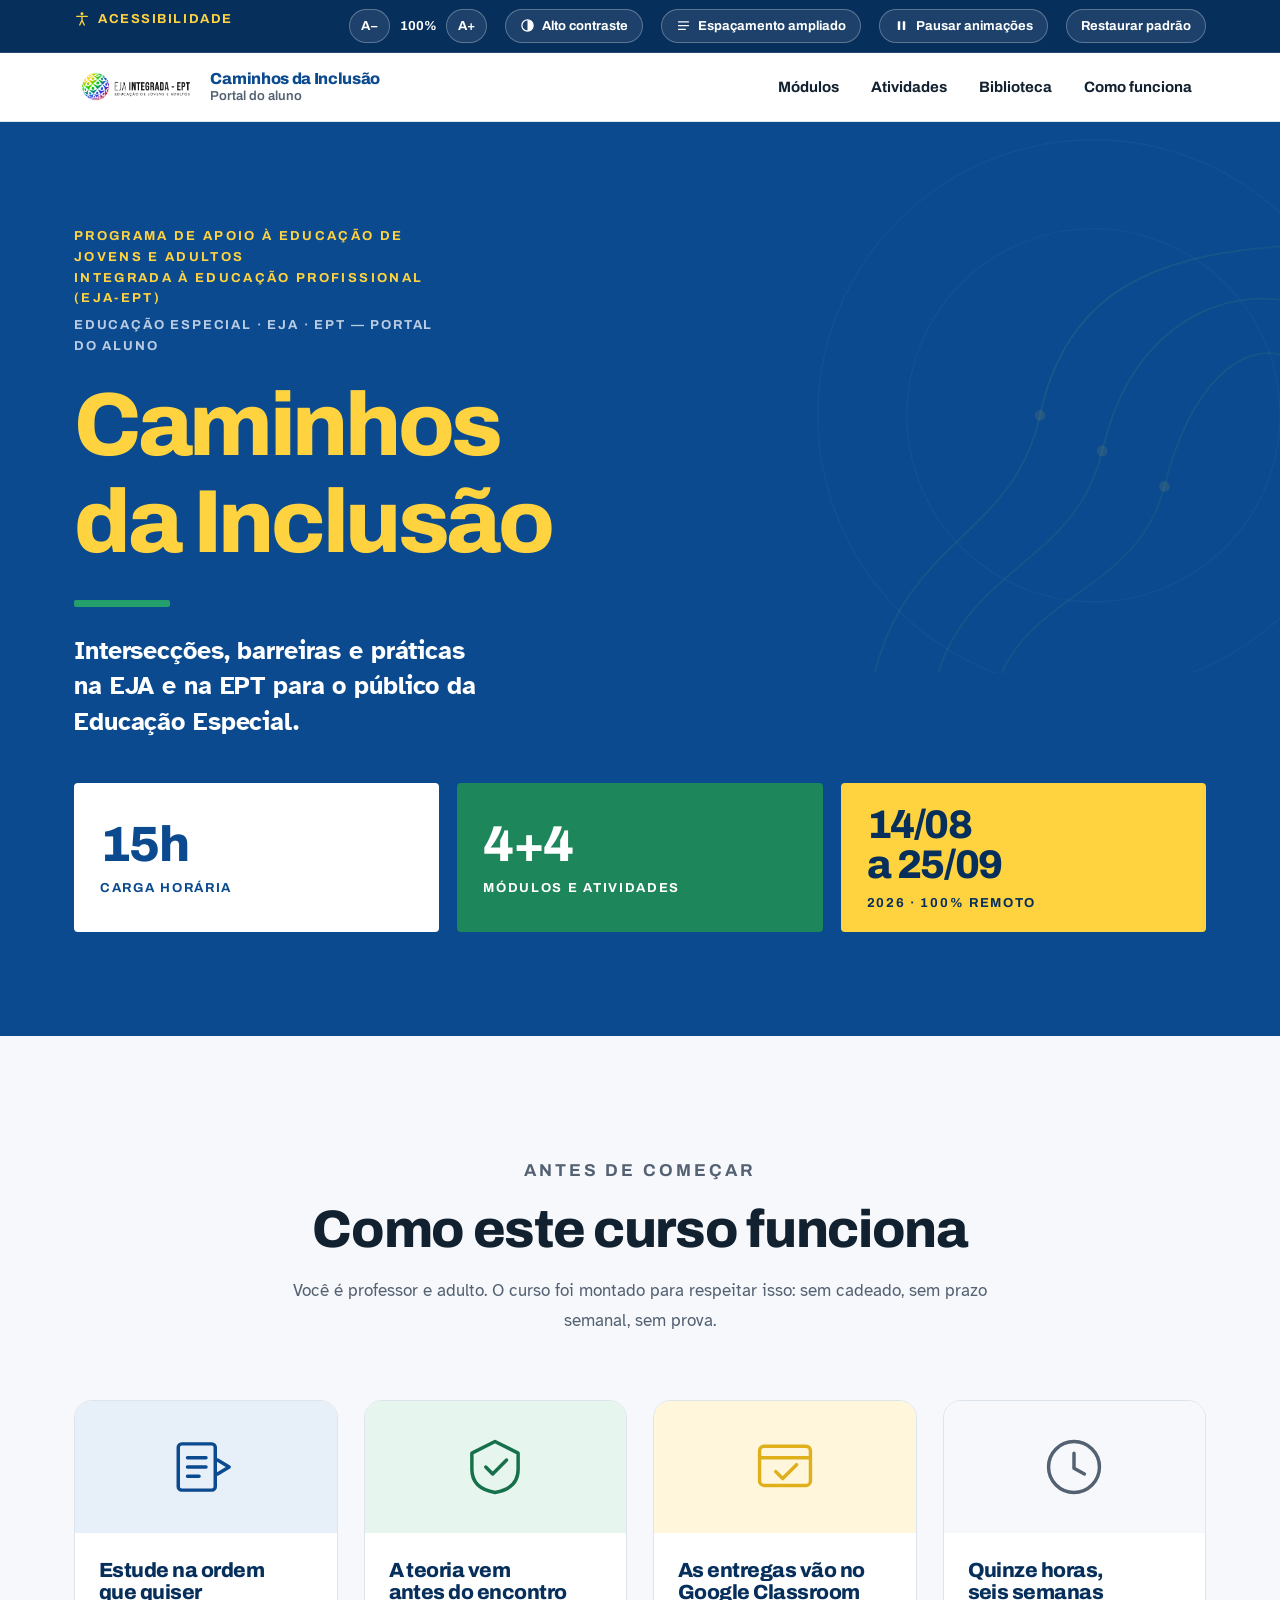
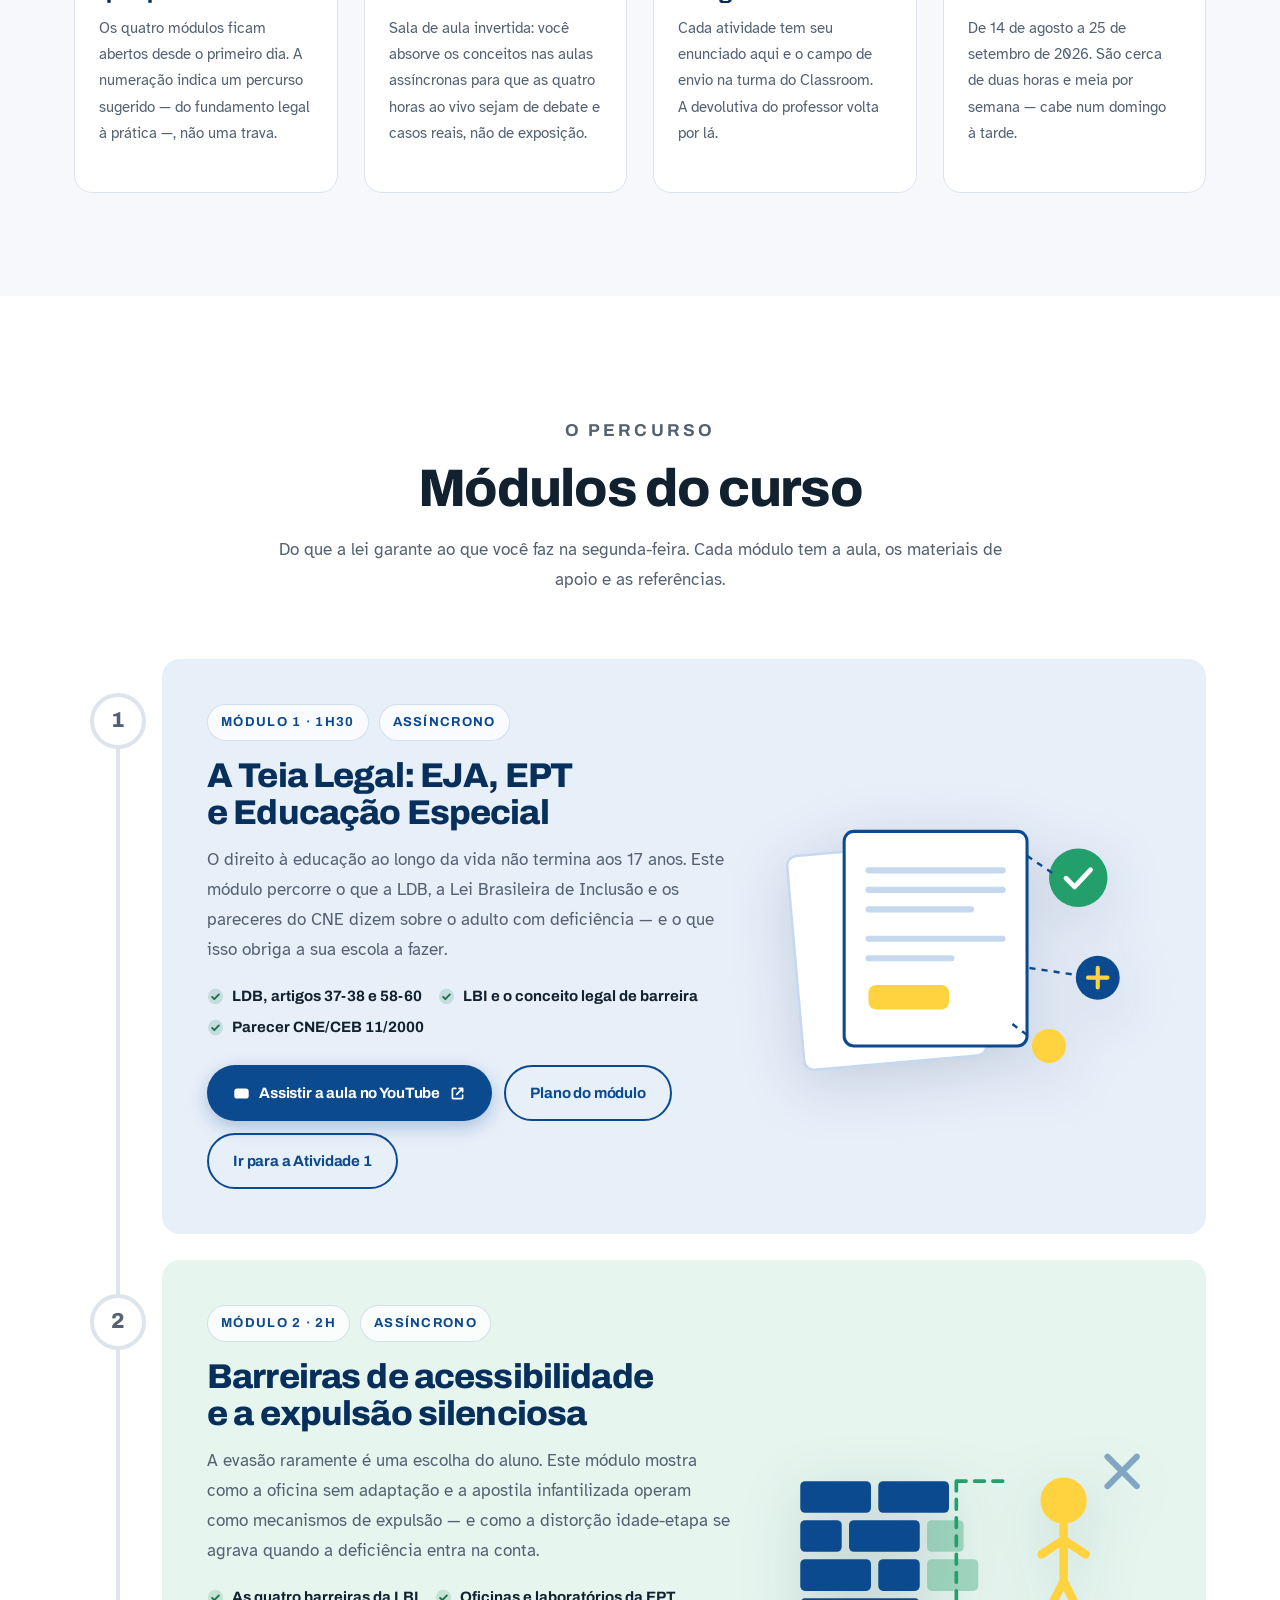
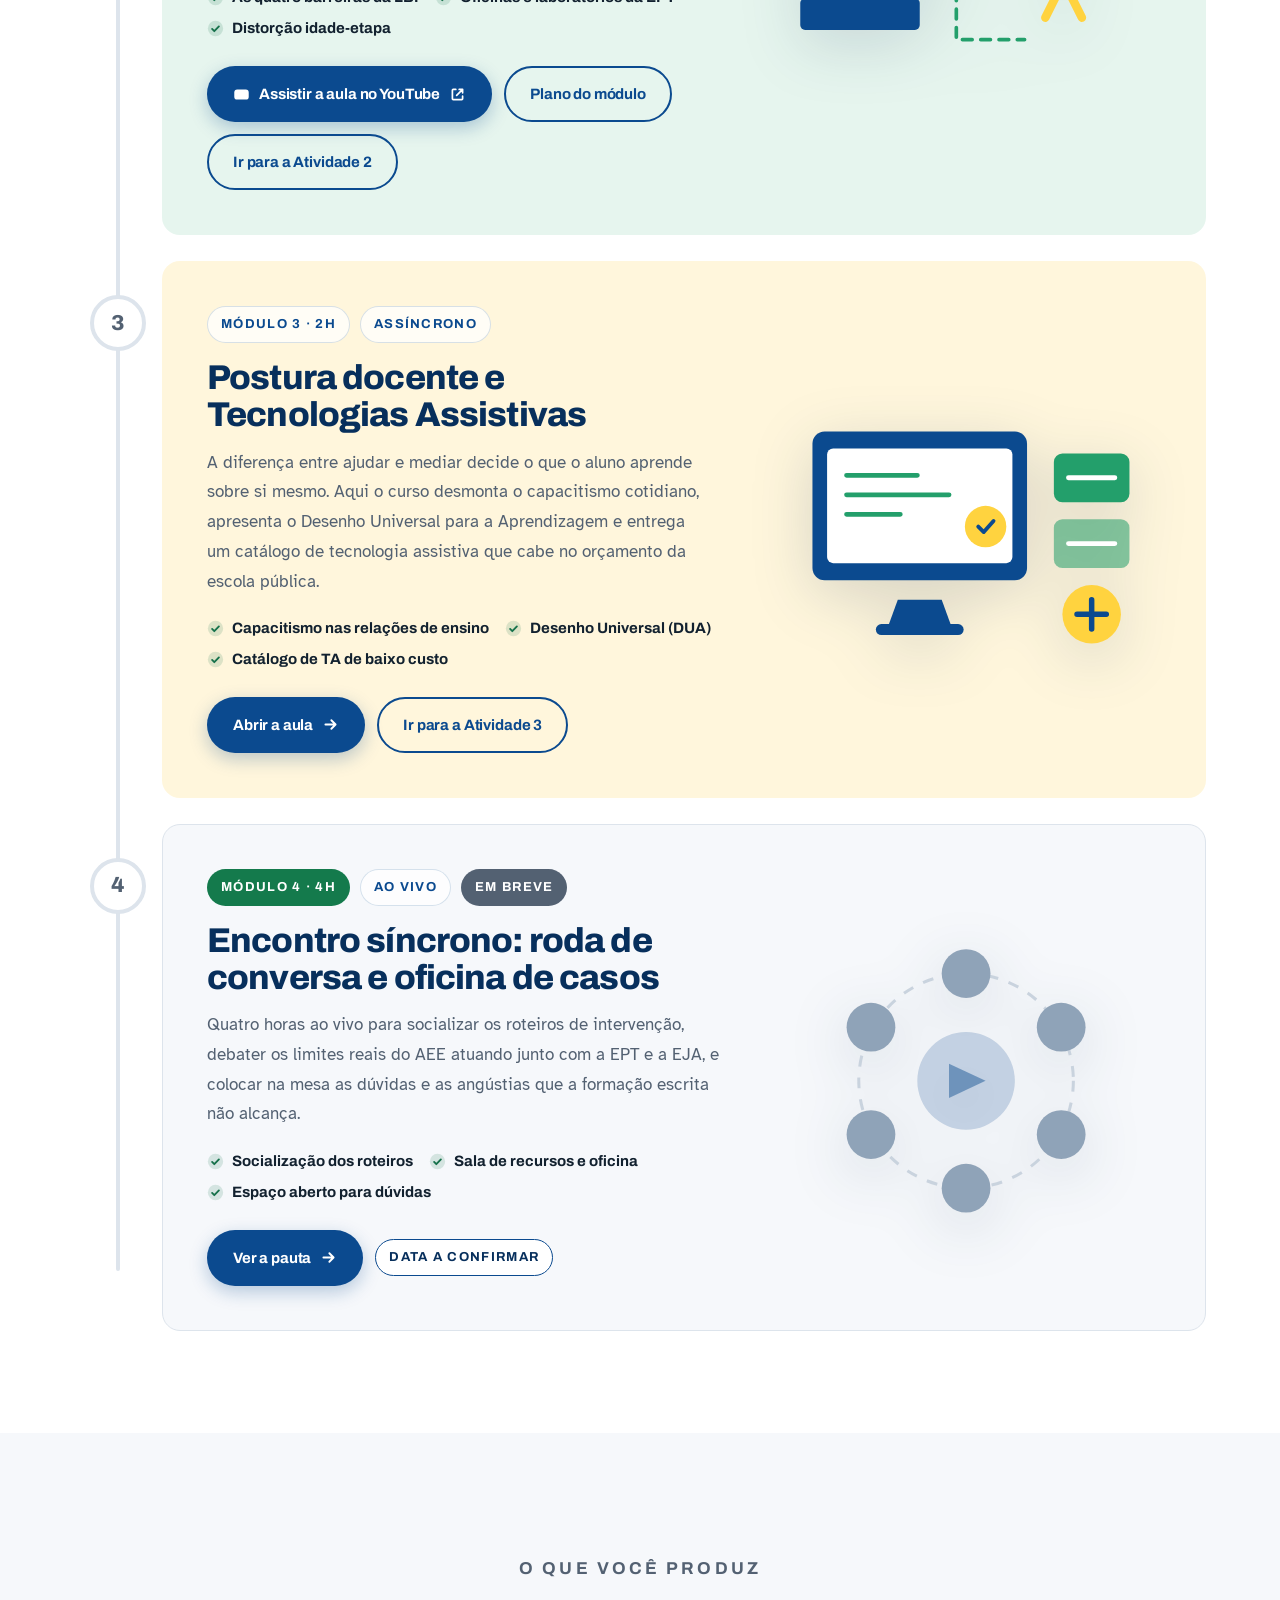
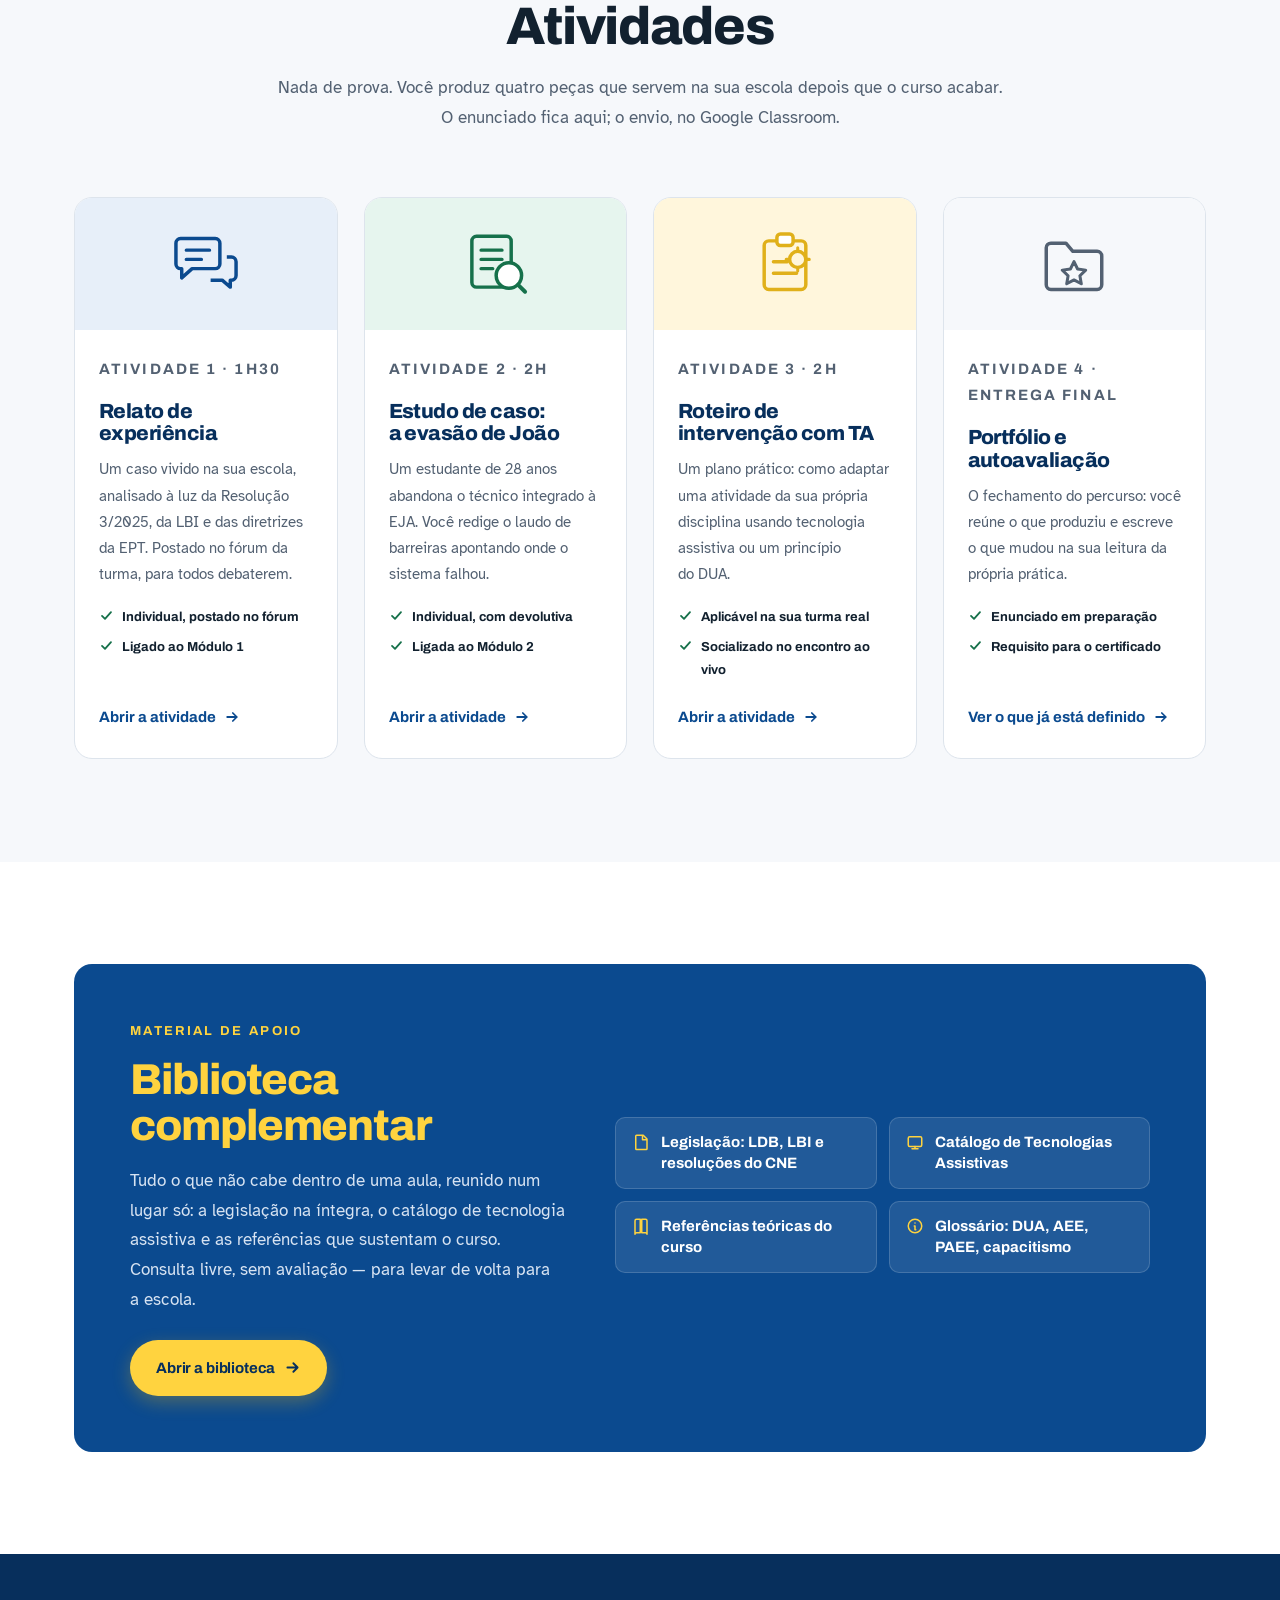
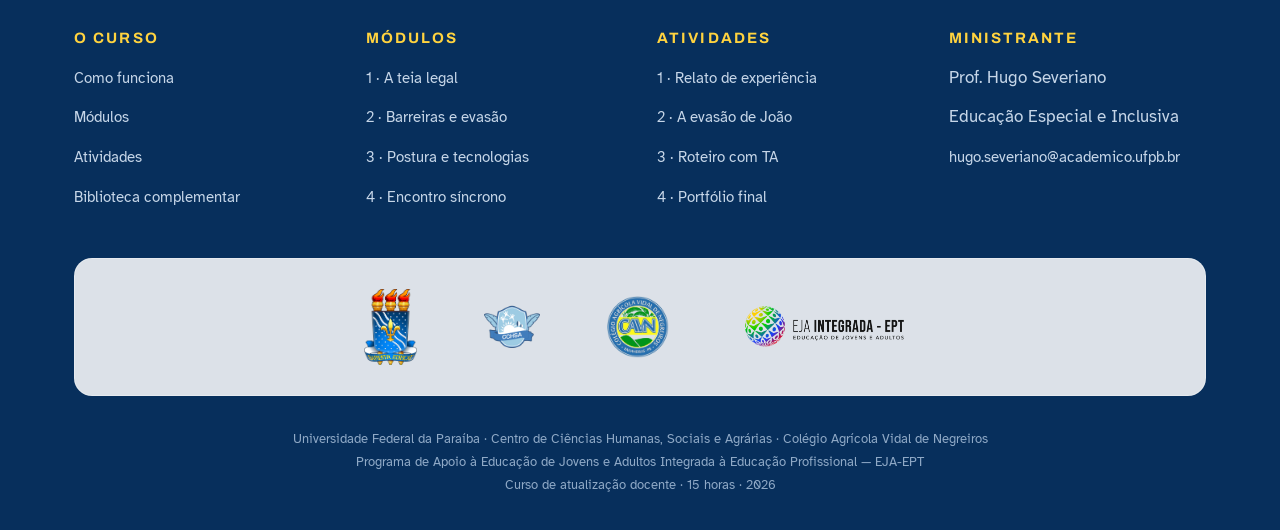
==== index.html @ 561771d5 "Portal do curso Caminhos da Inclusao Portal do aluno com quatro modulos, quatro atividades e bibliot" ====
<!DOCTYPE html>
<html lang="pt-BR" data-contraste="normal" data-leitura="normal" data-movimento="normal">
<head>
<meta charset="utf-8">
<meta name="viewport" content="width=device-width, initial-scale=1">
<title>Caminhos da Inclusão · Portal do Aluno</title>
<meta name="description" content="Portal do curso de atualização docente Caminhos da Inclusão: intersecções, barreiras e práticas na EJA e na EPT para o público da Educação Especial.">
<link rel="preconnect" href="https://fonts.googleapis.com">
<link rel="preconnect" href="https://fonts.gstatic.com" crossorigin>
<link href="https://fonts.googleapis.com/css2?family=Archivo:wght@400;600;700;800&family=Atkinson+Hyperlegible:ital,wght@0,400;0,700;1,400&display=swap" rel="stylesheet">
<link rel="stylesheet" href="assets/css/portal.css?v=14">
<link rel="icon" href="data:image/svg+xml,<svg xmlns='http://www.w3.org/2000/svg' viewBox='0 0 32 32'><rect width='32' height='32' rx='6' fill='%230B4A8F'/><path d='M7 23 Q16 23 16 16 T25 9' stroke='%23FFD33F' stroke-width='4' fill='none' stroke-linecap='round'/></svg>">
</head>
<body>

<a class="pular" href="#conteudo">Pular para o conteúdo principal</a>

<!-- ============================================ Barra de acessibilidade -->
<div class="barra-a11y">
  <div class="env">
    <p class="barra-a11y__rotulo">
      <svg viewBox="0 0 24 24" fill="none" aria-hidden="true" width="16" height="16">
        <circle cx="12" cy="4.2" r="2.2" fill="currentColor"/>
        <path d="M4 8h16M12 8v6m0 0-3.4 7M12 14l3.4 7" stroke="currentColor" stroke-width="2" stroke-linecap="round"/>
      </svg>
      <span class="btn-a11y__txt">Acessibilidade</span>
    </p>

    <div class="barra-a11y__grupo" role="group" aria-label="Tamanho do texto">
      <button type="button" class="btn-a11y btn-a11y--icone" id="a11y-menos" aria-label="Diminuir o tamanho do texto">A−</button>
      <span id="a11y-medidor" aria-live="off" style="font-family:var(--display);font-size:var(--t-mini);font-weight:700;min-width:44px;text-align:center">100%</span>
      <button type="button" class="btn-a11y btn-a11y--icone" id="a11y-mais" aria-label="Aumentar o tamanho do texto">A+</button>
    </div>

    <button type="button" class="btn-a11y" id="a11y-contraste" aria-pressed="false" aria-label="Alto contraste">
      <svg viewBox="0 0 24 24" aria-hidden="true"><circle cx="12" cy="12" r="9" fill="none" stroke="currentColor" stroke-width="2"/><path d="M12 3v18a9 9 0 0 0 0-18Z" fill="currentColor"/></svg>
      <span class="btn-a11y__txt">Alto contraste</span>
    </button>

    <button type="button" class="btn-a11y" id="a11y-leitura" aria-pressed="false" aria-label="Espaçamento ampliado" title="Aumenta o espaço entre letras, palavras e linhas para facilitar a leitura">
      <svg viewBox="0 0 24 24" fill="none" aria-hidden="true"><path d="M4 6h16M4 12h16M4 18h11" stroke="currentColor" stroke-width="2" stroke-linecap="round"/></svg>
      <span class="btn-a11y__txt">Espaçamento ampliado</span>
    </button>

    <button type="button" class="btn-a11y" id="a11y-movimento" aria-pressed="false" aria-label="Pausar animações">
      <svg viewBox="0 0 24 24" fill="none" aria-hidden="true"><rect x="6" y="5" width="4" height="14" rx="1" fill="currentColor"/><rect x="14" y="5" width="4" height="14" rx="1" fill="currentColor"/></svg>
      <span class="btn-a11y__txt">Pausar animações</span>
    </button>

    <button type="button" class="btn-a11y" id="a11y-limpar" aria-label="Restaurar padrão"><span class="btn-a11y__txt">Restaurar padrão</span></button>

    <p id="a11y-aviso" class="oculto-visual" role="status" aria-live="polite"></p>
  </div>
</div>

<!-- ============================================================ Cabeçalho -->
<header class="topo">
  <div class="env">
    <a class="topo__marca" href="index.html" aria-label="Caminhos da Inclusão — página inicial do portal">
      <img src="assets/img/eja-integrada-ept.png" alt="EJA Integrada — EPT, Educação de Jovens e Adultos">
      <span class="topo__nome">Caminhos da Inclusão<span>Portal do aluno</span></span>
    </a>
    <nav class="nav" aria-label="Seções do portal">
      <a href="#modulos">Módulos</a>
      <a href="#atividades">Atividades</a>
      <a href="#biblioteca">Biblioteca</a>
      <a href="#funcionamento">Como funciona</a>
    </nav>
  </div>
</header>

<main id="conteudo">

<!-- ================================================================= Hero -->
<section class="hero">
  <svg class="hero__grafismo" viewBox="0 0 1440 620" preserveAspectRatio="xMidYMid slice" aria-hidden="true" focusable="false">
    <defs>
      <linearGradient id="fio" x1="0" y1="0" x2="1" y2="1">
        <stop offset="0%" stop-color="#FFD33F" stop-opacity=".30"/>
        <stop offset="55%" stop-color="#239F6B" stop-opacity=".26"/>
        <stop offset="100%" stop-color="#1160B4" stop-opacity="0"/>
      </linearGradient>
    </defs>
    <g fill="none" stroke="url(#fio)" stroke-width="2" stroke-linecap="round">
      <path d="M980 640C1010 470 1140 470 1170 330S1300 150 1440 140"/>
      <path d="M1050 640C1080 500 1210 500 1240 370S1360 190 1440 200"/>
      <path d="M1120 640C1150 530 1280 530 1310 410S1400 250 1440 262"/>
    </g>
    <g fill="#FFD33F" opacity=".2">
      <circle cx="1170" cy="330" r="6"/><circle cx="1240" cy="370" r="6"/><circle cx="1310" cy="410" r="6"/>
    </g>
    <g fill="none" stroke="#ffffff" stroke-opacity=".07" stroke-width="1.5">
      <circle cx="1230" cy="330" r="210"/><circle cx="1230" cy="330" r="310"/>
    </g>
  </svg>

  <div class="env">
    <p class="hero__olho entrada entrada--1">
      <b>Programa de Apoio à Educação de Jovens e Adultos<br>Integrada à Educação Profissional (EJA-EPT)</b>
      <span>Educação Especial · EJA · EPT — Portal do aluno</span>
    </p>

    <h1 class="entrada entrada--2"><span>Caminhos</span><span>da Inclusão</span></h1>

    <div class="hero__regua" aria-hidden="true"></div>

    <p class="hero__sub entrada entrada--3">Intersecções, barreiras e práticas na EJA e na EPT para o público da Educação Especial.</p>

    <div class="blocos entrada entrada--4">
      <div class="bloco-num bloco-num--branco">
        <strong><span data-contar="15" data-sufixo="h">15h</span></strong>
        <em>Carga horária</em>
      </div>
      <div class="bloco-num bloco-num--verde">
        <strong>4<span aria-hidden="true">+</span><span class="oculto-visual"> módulos e </span>4</strong>
        <em>Módulos e atividades</em>
      </div>
      <div class="bloco-num bloco-num--amarelo">
        <strong>14/08<br>a 25/09</strong>
        <em>2026 · 100% remoto</em>
      </div>
    </div>
  </div>
</section>

<!-- ======================================================= Como funciona -->
<section class="secao secao--cinza" id="funcionamento">
  <div class="env">
    <div class="secao__cabeca">
      <p class="secao__olho">Antes de começar</p>
      <h2>Como este curso funciona</h2>
      <p>Você é professor e adulto. O curso foi montado para respeitar isso: sem cadeado, sem prazo semanal, sem prova.</p>
    </div>

    <div class="grade-atividades">
      <article class="atividade revelar">
        <div class="atividade__capa atividade__capa--azul">
          <svg viewBox="0 0 64 64" fill="none" aria-hidden="true">
            <rect x="8" y="12" width="32" height="40" rx="3" stroke="currentColor" stroke-width="3"/>
            <path d="M16 24h16M16 32h16M16 40h10" stroke="currentColor" stroke-width="3" stroke-linecap="round"/>
            <path d="M42 26l10 6-10 6" stroke="currentColor" stroke-width="3" stroke-linecap="round" stroke-linejoin="round"/>
          </svg>
        </div>
        <div class="atividade__corpo">
          <h3>Estude na ordem que quiser</h3>
          <p>Os quatro módulos ficam abertos desde o primeiro dia. A numeração indica um percurso sugerido — do fundamento legal à prática —, não uma trava.</p>
        </div>
      </article>

      <article class="atividade revelar" style="--atraso:.08s">
        <div class="atividade__capa atividade__capa--verde">
          <svg viewBox="0 0 64 64" fill="none" aria-hidden="true">
            <path d="M32 10 12 20v14c0 12 8 18 20 20 12-2 20-8 20-20V20L32 10Z" stroke="currentColor" stroke-width="3" stroke-linejoin="round"/>
            <path d="M24 32l6 6 12-12" stroke="currentColor" stroke-width="3" stroke-linecap="round" stroke-linejoin="round"/>
          </svg>
        </div>
        <div class="atividade__corpo">
          <h3>A teoria vem antes do encontro</h3>
          <p>Sala de aula invertida: você absorve os conceitos nas aulas assíncronas para que as quatro horas ao vivo sejam de debate e casos reais, não de exposição.</p>
        </div>
      </article>

      <article class="atividade revelar" style="--atraso:.16s">
        <div class="atividade__capa atividade__capa--amarelo">
          <svg viewBox="0 0 64 64" fill="none" aria-hidden="true">
            <rect x="10" y="14" width="44" height="34" rx="4" stroke="currentColor" stroke-width="3"/>
            <path d="M10 24h44" stroke="currentColor" stroke-width="3"/>
            <path d="M24 36l6 6 12-12" stroke="currentColor" stroke-width="3" stroke-linecap="round" stroke-linejoin="round"/>
          </svg>
        </div>
        <div class="atividade__corpo">
          <h3>As entregas vão no Google Classroom</h3>
          <p>Cada atividade tem seu enunciado aqui e o campo de envio na turma do Classroom. A devolutiva do professor volta por lá.</p>
        </div>
      </article>

      <article class="atividade revelar" style="--atraso:.24s">
        <div class="atividade__capa atividade__capa--neutro">
          <svg viewBox="0 0 64 64" fill="none" aria-hidden="true">
            <circle cx="32" cy="32" r="22" stroke="currentColor" stroke-width="3"/>
            <path d="M32 20v13l9 5" stroke="currentColor" stroke-width="3" stroke-linecap="round" stroke-linejoin="round"/>
          </svg>
        </div>
        <div class="atividade__corpo">
          <h3>Quinze horas, seis semanas</h3>
          <p>De 14 de agosto a 25 de setembro de 2026. São cerca de duas horas e meia por semana — cabe num domingo à tarde.</p>
        </div>
      </article>
    </div>
  </div>
</section>

<!-- ============================================================= Módulos -->
<section class="secao" id="modulos">
  <div class="env">
    <div class="secao__cabeca">
      <p class="secao__olho">O percurso</p>
      <h2>Módulos do curso</h2>
      <p>Do que a lei garante ao que você faz na segunda-feira. Cada módulo tem a aula, os materiais de apoio e as referências.</p>
    </div>

    <div class="trilha">
      <div class="trilha__progresso" aria-hidden="true"></div>

      <!-- ---------------------------------------------------- Módulo 1 -->
      <div class="etapa">
        <div class="etapa__no" aria-hidden="true">1</div>
        <article class="card card--azul revelar">
          <div>
            <div class="card__topo">
              <span class="pilula">Módulo 1 · 1h30</span>
              <span class="pilula">Assíncrono</span>
            </div>
            <h3>A Teia Legal: EJA, EPT e Educação Especial</h3>
            <p class="card__texto">O direito à educação ao longo da vida não termina aos 17 anos. Este módulo percorre o que a LDB, a Lei Brasileira de Inclusão e os pareceres do CNE dizem sobre o adulto com deficiência — e o que isso obriga a sua escola a fazer.</p>
            <ul class="topicos">
              <li><svg viewBox="0 0 20 20" fill="none" aria-hidden="true"><circle cx="10" cy="10" r="9" fill="currentColor" opacity=".15"/><path d="M6 10.5l2.6 2.6L14 7.6" stroke="currentColor" stroke-width="2.2" stroke-linecap="round" stroke-linejoin="round"/></svg>LDB, artigos 37-38 e 58-60</li>
              <li><svg viewBox="0 0 20 20" fill="none" aria-hidden="true"><circle cx="10" cy="10" r="9" fill="currentColor" opacity=".15"/><path d="M6 10.5l2.6 2.6L14 7.6" stroke="currentColor" stroke-width="2.2" stroke-linecap="round" stroke-linejoin="round"/></svg>LBI e o conceito legal de barreira</li>
              <li><svg viewBox="0 0 20 20" fill="none" aria-hidden="true"><circle cx="10" cy="10" r="9" fill="currentColor" opacity=".15"/><path d="M6 10.5l2.6 2.6L14 7.6" stroke="currentColor" stroke-width="2.2" stroke-linecap="round" stroke-linejoin="round"/></svg>Parecer CNE/CEB 11/2000</li>
            </ul>
            <div class="acoes">
              <a class="btn btn--principal" href="https://youtu.be/uwkZMdYZPHo" target="_blank" rel="noopener" aria-label="Assistir a aula do M&oacute;dulo 1 no YouTube (abre em uma nova aba)"><svg viewBox="0 0 20 20" fill="none" aria-hidden="true"><rect x="1.5" y="4" width="17" height="12" rx="3.5" fill="currentColor"/><path d="M8.4 7.8l4.6 2.2-4.6 2.2V7.8Z" fill="#fff"/></svg>Assistir a aula no YouTube<svg viewBox="0 0 20 20" fill="none" aria-hidden="true"><path d="M8 4H5a1 1 0 0 0-1 1v10a1 1 0 0 0 1 1h10a1 1 0 0 0 1-1v-3" stroke="currentColor" stroke-width="2" stroke-linecap="round"/><path d="M12 4h4v4M16 4l-7 7" stroke="currentColor" stroke-width="2" stroke-linecap="round" stroke-linejoin="round"/></svg></a>
              <a class="btn btn--contorno" href="modulos/modulo-1.html">Plano do m&oacute;dulo</a>
              <a class="btn btn--contorno" href="modulos/atividade-1.html">Ir para a Atividade 1</a>
            </div>
          </div>
          <div class="card__cena" aria-hidden="true">
            <svg viewBox="0 0 320 230" fill="none" aria-hidden="true" focusable="false">
              <rect x="20" y="34" width="150" height="176" rx="8" fill="#fff" stroke="#C6D8EE" stroke-width="2" transform="rotate(-5 95 122)"/>
              <rect x="60" y="20" width="150" height="176" rx="8" fill="#fff" stroke="#0B4A8F" stroke-width="2.5"/>
              <path d="M80 52h110M80 68h110M80 84h84M80 108h110M80 124h68" stroke="#C6D8EE" stroke-width="5" stroke-linecap="round"/>
              <rect x="80" y="146" width="66" height="20" rx="6" fill="#FFD33F"/>
              <circle cx="252" cy="58" r="24" fill="#239F6B"/>
              <path d="M242 58.5l7 7 13-14" stroke="#fff" stroke-width="4" stroke-linecap="round" stroke-linejoin="round"/>
              <circle cx="268" cy="140" r="18" fill="#0B4A8F"/>
              <path d="M268 132v16M260 140h16" stroke="#FFD33F" stroke-width="3.4" stroke-linecap="round"/>
              <circle cx="228" cy="196" r="14" fill="#FFD33F"/>
              <g stroke="#0B4A8F" stroke-width="2" stroke-dasharray="5 5">
                <path d="M210 40 232 55M212 132l40 6M198 178l16 12"/>
              </g>
            </svg>
          </div>
        </article>
      </div>

      <!-- ---------------------------------------------------- Módulo 2 -->
      <div class="etapa">
        <div class="etapa__no" aria-hidden="true">2</div>
        <article class="card card--verde revelar">
          <div>
            <div class="card__topo">
              <span class="pilula">Módulo 2 · 2h</span>
              <span class="pilula">Assíncrono</span>
            </div>
            <h3>Barreiras de acessibilidade e a expulsão silenciosa</h3>
            <p class="card__texto">A evasão raramente é uma escolha do aluno. Este módulo mostra como a oficina sem adaptação e a apostila infantilizada operam como mecanismos de expulsão — e como a distorção idade-etapa se agrava quando a deficiência entra na conta.</p>
            <ul class="topicos">
              <li><svg viewBox="0 0 20 20" fill="none" aria-hidden="true"><circle cx="10" cy="10" r="9" fill="currentColor" opacity=".15"/><path d="M6 10.5l2.6 2.6L14 7.6" stroke="currentColor" stroke-width="2.2" stroke-linecap="round" stroke-linejoin="round"/></svg>As quatro barreiras da LBI</li>
              <li><svg viewBox="0 0 20 20" fill="none" aria-hidden="true"><circle cx="10" cy="10" r="9" fill="currentColor" opacity=".15"/><path d="M6 10.5l2.6 2.6L14 7.6" stroke="currentColor" stroke-width="2.2" stroke-linecap="round" stroke-linejoin="round"/></svg>Oficinas e laboratórios da EPT</li>
              <li><svg viewBox="0 0 20 20" fill="none" aria-hidden="true"><circle cx="10" cy="10" r="9" fill="currentColor" opacity=".15"/><path d="M6 10.5l2.6 2.6L14 7.6" stroke="currentColor" stroke-width="2.2" stroke-linecap="round" stroke-linejoin="round"/></svg>Distorção idade-etapa</li>
            </ul>
            <div class="acoes">
              <a class="btn btn--principal" href="https://youtu.be/KxLC8By-WeU" target="_blank" rel="noopener" aria-label="Assistir a aula do M&oacute;dulo 2 no YouTube (abre em uma nova aba)"><svg viewBox="0 0 20 20" fill="none" aria-hidden="true"><rect x="1.5" y="4" width="17" height="12" rx="3.5" fill="currentColor"/><path d="M8.4 7.8l4.6 2.2-4.6 2.2V7.8Z" fill="#fff"/></svg>Assistir a aula no YouTube<svg viewBox="0 0 20 20" fill="none" aria-hidden="true"><path d="M8 4H5a1 1 0 0 0-1 1v10a1 1 0 0 0 1 1h10a1 1 0 0 0 1-1v-3" stroke="currentColor" stroke-width="2" stroke-linecap="round"/><path d="M12 4h4v4M16 4l-7 7" stroke="currentColor" stroke-width="2" stroke-linecap="round" stroke-linejoin="round"/></svg></a>
              <a class="btn btn--contorno" href="modulos/modulo-2.html">Plano do m&oacute;dulo</a>
              <a class="btn btn--contorno" href="modulos/atividade-2.html">Ir para a Atividade 2</a>
            </div>
          </div>
          <div class="card__cena" aria-hidden="true">
            <svg viewBox="0 0 320 230" fill="none" aria-hidden="true" focusable="false">
              <g fill="#0B4A8F">
                <rect x="24" y="60" width="58" height="26" rx="4"/><rect x="88" y="60" width="58" height="26" rx="4"/>
                <rect x="24" y="92" width="34" height="26" rx="4"/><rect x="64" y="92" width="58" height="26" rx="4"/>
                <rect x="24" y="124" width="58" height="26" rx="4"/><rect x="88" y="124" width="34" height="26" rx="4"/>
                <rect x="24" y="156" width="98" height="26" rx="4"/>
              </g>
              <g fill="#239F6B" opacity=".35">
                <rect x="128" y="92" width="30" height="26" rx="4"/><rect x="128" y="124" width="42" height="26" rx="4"/>
              </g>
              <path d="M152 60h42M152 60v130h56" stroke="#239F6B" stroke-width="3" stroke-dasharray="8 7" stroke-linecap="round"/>
              <circle cx="240" cy="76" r="19" fill="#FFD33F"/>
              <path d="M240 96v46M240 108l-18 12M240 108l18 12M240 142l-15 30M240 142l15 30" stroke="#FFD33F" stroke-width="7" stroke-linecap="round"/>
              <path d="M276 40l24 24M300 40l-24 24" stroke="#0B4A8F" stroke-width="5" stroke-linecap="round" opacity=".45"/>
            </svg>
          </div>
        </article>
      </div>

      <!-- ---------------------------------------------------- Módulo 3 -->
      <div class="etapa">
        <div class="etapa__no" aria-hidden="true">3</div>
        <article class="card card--amarelo revelar">
          <div>
            <div class="card__topo">
              <span class="pilula">Módulo 3 · 2h</span>
              <span class="pilula">Assíncrono</span>
            </div>
            <h3>Postura docente e Tecnologias Assistivas</h3>
            <p class="card__texto">A diferença entre ajudar e mediar decide o que o aluno aprende sobre si mesmo. Aqui o curso desmonta o capacitismo cotidiano, apresenta o Desenho Universal para a Aprendizagem e entrega um catálogo de tecnologia assistiva que cabe no orçamento da escola pública.</p>
            <ul class="topicos">
              <li><svg viewBox="0 0 20 20" fill="none" aria-hidden="true"><circle cx="10" cy="10" r="9" fill="currentColor" opacity=".15"/><path d="M6 10.5l2.6 2.6L14 7.6" stroke="currentColor" stroke-width="2.2" stroke-linecap="round" stroke-linejoin="round"/></svg>Capacitismo nas relações de ensino</li>
              <li><svg viewBox="0 0 20 20" fill="none" aria-hidden="true"><circle cx="10" cy="10" r="9" fill="currentColor" opacity=".15"/><path d="M6 10.5l2.6 2.6L14 7.6" stroke="currentColor" stroke-width="2.2" stroke-linecap="round" stroke-linejoin="round"/></svg>Desenho Universal (DUA)</li>
              <li><svg viewBox="0 0 20 20" fill="none" aria-hidden="true"><circle cx="10" cy="10" r="9" fill="currentColor" opacity=".15"/><path d="M6 10.5l2.6 2.6L14 7.6" stroke="currentColor" stroke-width="2.2" stroke-linecap="round" stroke-linejoin="round"/></svg>Catálogo de TA de baixo custo</li>
            </ul>
            <div class="acoes">
              <a class="btn btn--principal" href="modulos/modulo-3.html">Abrir a aula<svg viewBox="0 0 20 20" fill="none" aria-hidden="true"><path d="M4 10h12m0 0-5-5m5 5-5 5" stroke="currentColor" stroke-width="2.2" stroke-linecap="round" stroke-linejoin="round"/></svg></a>
              <a class="btn btn--contorno" href="modulos/atividade-3.html">Ir para a Atividade 3</a>
            </div>
          </div>
          <div class="card__cena" aria-hidden="true">
            <svg viewBox="0 0 320 230" fill="none" aria-hidden="true" focusable="false">
              <rect x="34" y="34" width="176" height="122" rx="10" fill="#0B4A8F"/>
              <rect x="46" y="48" width="152" height="94" rx="5" fill="#fff"/>
              <path d="M104 172h36l8 22h-52l8-22Z" fill="#0B4A8F"/>
              <rect x="86" y="192" width="72" height="9" rx="4.5" fill="#0B4A8F"/>
              <g stroke="#239F6B" stroke-width="4" stroke-linecap="round">
                <path d="M62 70h58M62 86h84M62 102h44"/>
              </g>
              <circle cx="176" cy="112" r="17" fill="#FFD33F"/>
              <path d="M170 112l4.5 4.5 8-9" stroke="#0B4A8F" stroke-width="3.2" stroke-linecap="round" stroke-linejoin="round"/>
              <g fill="#239F6B">
                <rect x="232" y="52" width="62" height="40" rx="7"/>
                <rect x="232" y="106" width="62" height="40" rx="7" opacity=".55"/>
              </g>
              <path d="M244 72h38M244 126h38" stroke="#fff" stroke-width="4" stroke-linecap="round"/>
              <circle cx="263" cy="184" r="24" fill="#FFD33F"/>
              <path d="M263 172v24M251 184h24" stroke="#0B4A8F" stroke-width="4.5" stroke-linecap="round"/>
            </svg>
          </div>
        </article>
      </div>

      <!-- ---------------------------------------------------- Módulo 4 -->
      <div class="etapa">
        <div class="etapa__no" aria-hidden="true">4</div>
        <article class="card card--neutro card--desativado revelar">
          <div>
            <div class="card__topo">
              <span class="pilula pilula--sincrono">Módulo 4 · 4h</span>
              <span class="pilula">Ao vivo</span>
              <span class="pilula pilula--breve">Em breve</span>
            </div>
            <h3>Encontro síncrono: roda de conversa e oficina de casos</h3>
            <p class="card__texto">Quatro horas ao vivo para socializar os roteiros de intervenção, debater os limites reais do AEE atuando junto com a EPT e a EJA, e colocar na mesa as dúvidas e as angústias que a formação escrita não alcança.</p>
            <ul class="topicos">
              <li><svg viewBox="0 0 20 20" fill="none" aria-hidden="true"><circle cx="10" cy="10" r="9" fill="currentColor" opacity=".15"/><path d="M6 10.5l2.6 2.6L14 7.6" stroke="currentColor" stroke-width="2.2" stroke-linecap="round" stroke-linejoin="round"/></svg>Socialização dos roteiros</li>
              <li><svg viewBox="0 0 20 20" fill="none" aria-hidden="true"><circle cx="10" cy="10" r="9" fill="currentColor" opacity=".15"/><path d="M6 10.5l2.6 2.6L14 7.6" stroke="currentColor" stroke-width="2.2" stroke-linecap="round" stroke-linejoin="round"/></svg>Sala de recursos e oficina</li>
              <li><svg viewBox="0 0 20 20" fill="none" aria-hidden="true"><circle cx="10" cy="10" r="9" fill="currentColor" opacity=".15"/><path d="M6 10.5l2.6 2.6L14 7.6" stroke="currentColor" stroke-width="2.2" stroke-linecap="round" stroke-linejoin="round"/></svg>Espaço aberto para dúvidas</li>
            </ul>
            <div class="acoes">
              <a class="btn btn--principal" href="modulos/modulo-4.html">Ver a pauta<svg viewBox="0 0 20 20" fill="none" aria-hidden="true"><path d="M4 10h12m0 0-5-5m5 5-5 5" stroke="currentColor" stroke-width="2.2" stroke-linecap="round" stroke-linejoin="round"/></svg></a>
              <span class="pilula pilula--aviso">Data a confirmar</span>
            </div>
          </div>
          <div class="card__cena" aria-hidden="true">
            <svg viewBox="0 0 320 230" fill="none" aria-hidden="true" focusable="false">
              <circle cx="160" cy="118" r="88" stroke="#C9D3DE" stroke-width="2.5" stroke-dasharray="9 9"/>
              <g fill="#8FA3B8">
                <circle cx="160" cy="30" r="20"/><circle cx="238" cy="74" r="20"/><circle cx="238" cy="162" r="20"/>
                <circle cx="160" cy="206" r="20"/><circle cx="82" cy="162" r="20"/><circle cx="82" cy="74" r="20"/>
              </g>
              <circle cx="160" cy="118" r="40" fill="#0B4A8F" opacity=".2"/>
              <path d="M146 104l30 14-30 14v-28Z" fill="#0B4A8F" opacity=".45"/>
            </svg>
          </div>
        </article>
      </div>

    </div>
  </div>
</section>

<!-- ========================================================== Atividades -->
<section class="secao secao--cinza" id="atividades">
  <div class="env">
    <div class="secao__cabeca">
      <p class="secao__olho">O que você produz</p>
      <h2>Atividades</h2>
      <p>Nada de prova. Você produz quatro peças que servem na sua escola depois que o curso acabar. O enunciado fica aqui; o envio, no Google Classroom.</p>
    </div>

    <div class="grade-atividades">
      <article class="atividade revelar">
        <div class="atividade__capa atividade__capa--azul">
          <svg viewBox="0 0 64 64" fill="none" aria-hidden="true">
            <path d="M6 14a4 4 0 0 1 4-4h30a4 4 0 0 1 4 4v18a4 4 0 0 1-4 4H20l-9 8v-8h-1a4 4 0 0 1-4-4V14Z" stroke="currentColor" stroke-width="3" stroke-linejoin="round"/>
            <path d="M15 20h20M15 28h13" stroke="currentColor" stroke-width="3" stroke-linecap="round"/>
            <path d="M50 26h4a4 4 0 0 1 4 4v12a4 4 0 0 1-4 4h-1v6l-7-6H36" stroke="currentColor" stroke-width="3" stroke-linejoin="round"/>
          </svg>
        </div>
        <div class="atividade__corpo">
          <p class="atividade__num">Atividade 1 · 1h30</p>
          <h3>Relato de experiência</h3>
          <p>Um caso vivido na sua escola, analisado à luz da Resolução 3/2025, da LBI e das diretrizes da EPT. Postado no fórum da turma, para todos debaterem.</p>
          <ul class="atividade__pes">
            <li><svg viewBox="0 0 20 20" fill="none" aria-hidden="true"><path d="M4 10.5l4 4 8-9" stroke="currentColor" stroke-width="2.4" stroke-linecap="round" stroke-linejoin="round"/></svg>Individual, postado no fórum</li>
            <li><svg viewBox="0 0 20 20" fill="none" aria-hidden="true"><path d="M4 10.5l4 4 8-9" stroke="currentColor" stroke-width="2.4" stroke-linecap="round" stroke-linejoin="round"/></svg>Ligado ao Módulo 1</li>
          </ul>
          <a class="link-seta" href="modulos/atividade-1.html">Abrir a atividade<svg viewBox="0 0 20 20" fill="none" aria-hidden="true"><path d="M4 10h12m0 0-5-5m5 5-5 5" stroke="currentColor" stroke-width="2.2" stroke-linecap="round" stroke-linejoin="round"/></svg></a>
        </div>
      </article>

      <article class="atividade revelar" style="--atraso:.08s">
        <div class="atividade__capa atividade__capa--verde">
          <svg viewBox="0 0 64 64" fill="none" aria-hidden="true">
            <rect x="12" y="8" width="34" height="44" rx="4" stroke="currentColor" stroke-width="3"/>
            <path d="M20 20h18M20 28h18M20 36h10" stroke="currentColor" stroke-width="3" stroke-linecap="round"/>
            <circle cx="44" cy="42" r="11" fill="#fff" stroke="currentColor" stroke-width="3"/>
            <path d="M52 50l6 6" stroke="currentColor" stroke-width="3.4" stroke-linecap="round"/>
          </svg>
        </div>
        <div class="atividade__corpo">
          <p class="atividade__num">Atividade 2 · 2h</p>
          <h3>Estudo de caso: a evasão de João</h3>
          <p>Um estudante de 28 anos abandona o técnico integrado à EJA. Você redige o laudo de barreiras apontando onde o sistema falhou.</p>
          <ul class="atividade__pes">
            <li><svg viewBox="0 0 20 20" fill="none" aria-hidden="true"><path d="M4 10.5l4 4 8-9" stroke="currentColor" stroke-width="2.4" stroke-linecap="round" stroke-linejoin="round"/></svg>Individual, com devolutiva</li>
            <li><svg viewBox="0 0 20 20" fill="none" aria-hidden="true"><path d="M4 10.5l4 4 8-9" stroke="currentColor" stroke-width="2.4" stroke-linecap="round" stroke-linejoin="round"/></svg>Ligada ao Módulo 2</li>
          </ul>
          <a class="link-seta" href="modulos/atividade-2.html">Abrir a atividade<svg viewBox="0 0 20 20" fill="none" aria-hidden="true"><path d="M4 10h12m0 0-5-5m5 5-5 5" stroke="currentColor" stroke-width="2.2" stroke-linecap="round" stroke-linejoin="round"/></svg></a>
        </div>
      </article>

      <article class="atividade revelar" style="--atraso:.16s">
        <div class="atividade__capa atividade__capa--amarelo">
          <svg viewBox="0 0 64 64" fill="none" aria-hidden="true">
            <rect x="14" y="12" width="36" height="42" rx="4" stroke="currentColor" stroke-width="3"/>
            <rect x="25" y="6" width="14" height="10" rx="3" stroke="currentColor" stroke-width="3" fill="#fff"/>
            <path d="M22 30h12M22 40h20" stroke="currentColor" stroke-width="3" stroke-linecap="round"/>
            <circle cx="43" cy="28" r="7" stroke="currentColor" stroke-width="3"/>
            <path d="M43 21v-3M43 38v-3M50 28h3M33 28h3" stroke="currentColor" stroke-width="2.6" stroke-linecap="round"/>
          </svg>
        </div>
        <div class="atividade__corpo">
          <p class="atividade__num">Atividade 3 · 2h</p>
          <h3>Roteiro de intervenção com TA</h3>
          <p>Um plano prático: como adaptar uma atividade da sua própria disciplina usando tecnologia assistiva ou um princípio do DUA.</p>
          <ul class="atividade__pes">
            <li><svg viewBox="0 0 20 20" fill="none" aria-hidden="true"><path d="M4 10.5l4 4 8-9" stroke="currentColor" stroke-width="2.4" stroke-linecap="round" stroke-linejoin="round"/></svg>Aplicável na sua turma real</li>
            <li><svg viewBox="0 0 20 20" fill="none" aria-hidden="true"><path d="M4 10.5l4 4 8-9" stroke="currentColor" stroke-width="2.4" stroke-linecap="round" stroke-linejoin="round"/></svg>Socializado no encontro ao vivo</li>
          </ul>
          <a class="link-seta" href="modulos/atividade-3.html">Abrir a atividade<svg viewBox="0 0 20 20" fill="none" aria-hidden="true"><path d="M4 10h12m0 0-5-5m5 5-5 5" stroke="currentColor" stroke-width="2.2" stroke-linecap="round" stroke-linejoin="round"/></svg></a>
        </div>
      </article>

      <article class="atividade revelar" style="--atraso:.24s">
        <div class="atividade__capa atividade__capa--neutro">
          <svg viewBox="0 0 64 64" fill="none" aria-hidden="true">
            <path d="M8 18a4 4 0 0 1 4-4h13l6 7h21a4 4 0 0 1 4 4v25a4 4 0 0 1-4 4H12a4 4 0 0 1-4-4V18Z" stroke="currentColor" stroke-width="3" stroke-linejoin="round"/>
            <path d="M32 30l3.1 6.3 7 1-5 4.9 1.2 6.9-6.3-3.3-6.3 3.3 1.2-6.9-5-4.9 7-1L32 30Z" stroke="currentColor" stroke-width="2.6" stroke-linejoin="round"/>
          </svg>
        </div>
        <div class="atividade__corpo">
          <p class="atividade__num">Atividade 4 · Entrega final</p>
          <h3>Portfólio e autoavaliação</h3>
          <p>O fechamento do percurso: você reúne o que produziu e escreve o que mudou na sua leitura da própria prática.</p>
          <ul class="atividade__pes">
            <li><svg viewBox="0 0 20 20" fill="none" aria-hidden="true"><path d="M4 10.5l4 4 8-9" stroke="currentColor" stroke-width="2.4" stroke-linecap="round" stroke-linejoin="round"/></svg>Enunciado em preparação</li>
            <li><svg viewBox="0 0 20 20" fill="none" aria-hidden="true"><path d="M4 10.5l4 4 8-9" stroke="currentColor" stroke-width="2.4" stroke-linecap="round" stroke-linejoin="round"/></svg>Requisito para o certificado</li>
          </ul>
          <a class="link-seta" href="modulos/atividade-4.html">Ver o que já está definido<svg viewBox="0 0 20 20" fill="none" aria-hidden="true"><path d="M4 10h12m0 0-5-5m5 5-5 5" stroke="currentColor" stroke-width="2.2" stroke-linecap="round" stroke-linejoin="round"/></svg></a>
        </div>
      </article>
    </div>
  </div>
</section>

<!-- ========================================================== Biblioteca -->
<section class="secao" id="biblioteca">
  <div class="env">
    <div class="biblioteca revelar">
      <div>
        <p class="secao__olho" style="color:var(--amarelo)">Material de apoio</p>
        <h2>Biblioteca complementar</h2>
        <p>Tudo o que não cabe dentro de uma aula, reunido num lugar só: a legislação na íntegra, o catálogo de tecnologia assistiva e as referências que sustentam o curso. Consulta livre, sem avaliação — para levar de volta para a escola.</p>
        <a class="btn btn--amarelo" href="modulos/complementar.html" style="margin-top:8px">Abrir a biblioteca<svg viewBox="0 0 20 20" fill="none" aria-hidden="true"><path d="M4 10h12m0 0-5-5m5 5-5 5" stroke="currentColor" stroke-width="2.2" stroke-linecap="round" stroke-linejoin="round"/></svg></a>
      </div>
      <div>
        <ul class="acervo">
          <li><svg viewBox="0 0 24 24" fill="none" aria-hidden="true"><path d="M6 3h9l5 5v13a1 1 0 0 1-1 1H6a1 1 0 0 1-1-1V4a1 1 0 0 1 1-1Z" stroke="currentColor" stroke-width="2" stroke-linejoin="round"/><path d="M14 3v6h6" stroke="currentColor" stroke-width="2" stroke-linejoin="round"/></svg>Legislação: LDB, LBI e resoluções do CNE</li>
          <li><svg viewBox="0 0 24 24" fill="none" aria-hidden="true"><rect x="3" y="5" width="18" height="13" rx="2" stroke="currentColor" stroke-width="2"/><path d="M8 21h8M12 18v3" stroke="currentColor" stroke-width="2" stroke-linecap="round"/></svg>Catálogo de Tecnologias Assistivas</li>
          <li><svg viewBox="0 0 24 24" fill="none" aria-hidden="true"><path d="M4 5a2 2 0 0 1 2-2h5v18H6a2 2 0 0 0-2 2V5Z" stroke="currentColor" stroke-width="2" stroke-linejoin="round"/><path d="M20 5a2 2 0 0 0-2-2h-5v18h5a2 2 0 0 1 2 2V5Z" stroke="currentColor" stroke-width="2" stroke-linejoin="round"/></svg>Referências teóricas do curso</li>
          <li><svg viewBox="0 0 24 24" fill="none" aria-hidden="true"><circle cx="12" cy="12" r="9" stroke="currentColor" stroke-width="2"/><path d="M12 8h.01M11 12h1v5h1" stroke="currentColor" stroke-width="2" stroke-linecap="round" stroke-linejoin="round"/></svg>Glossário: DUA, AEE, PAEE, capacitismo</li>
        </ul>
      </div>
    </div>
  </div>
</section>

</main>

<!-- =============================================================== Rodapé -->
<footer class="rodape">
  <div class="env">
    <div class="rodape__grade">
      <div>
        <h4>O curso</h4>
        <ul>
          <li><a href="#funcionamento">Como funciona</a></li>
          <li><a href="#modulos">Módulos</a></li>
          <li><a href="#atividades">Atividades</a></li>
          <li><a href="#biblioteca">Biblioteca complementar</a></li>
        </ul>
      </div>
      <div>
        <h4>Módulos</h4>
        <ul>
          <li><a href="modulos/modulo-1.html">1 · A teia legal</a></li>
          <li><a href="modulos/modulo-2.html">2 · Barreiras e evasão</a></li>
          <li><a href="modulos/modulo-3.html">3 · Postura e tecnologias</a></li>
          <li><a href="modulos/modulo-4.html">4 · Encontro síncrono</a></li>
        </ul>
      </div>
      <div>
        <h4>Atividades</h4>
        <ul>
          <li><a href="modulos/atividade-1.html">1 · Relato de experiência</a></li>
          <li><a href="modulos/atividade-2.html">2 · A evasão de João</a></li>
          <li><a href="modulos/atividade-3.html">3 · Roteiro com TA</a></li>
          <li><a href="modulos/atividade-4.html">4 · Portfólio final</a></li>
        </ul>
      </div>
      <div>
        <h4>Ministrante</h4>
        <ul>
          <li>Prof. Hugo Severiano</li>
          <li>Educação Especial e Inclusiva</li>
          <li><a href="mailto:hugo.severiano@academico.ufpb.br">hugo.severiano@academico.ufpb.br</a></li>
        </ul>
      </div>
    </div>

    <div class="rodape__marcas">
      <img src="assets/img/ufpb.png" alt="Universidade Federal da Paraíba" class="alto">
      <img src="assets/img/cchsa.png" alt="Centro de Ciências Humanas, Sociais e Agrárias">
      <img src="assets/img/cavn.png" alt="Colégio Agrícola Vidal de Negreiros">
      <img src="assets/img/eja-integrada-ept.png" alt="EJA Integrada — EPT" style="height:50px">
    </div>

    <p class="rodape__base">
      Universidade Federal da Paraíba · Centro de Ciências Humanas, Sociais e Agrárias · Colégio Agrícola Vidal de Negreiros<br>
      Programa de Apoio à Educação de Jovens e Adultos Integrada à Educação Profissional — EJA-EPT<br>
      Curso de atualização docente · 15 horas · 2026
    </p>
  </div>
</footer>

<!-- ========================================================================
     VLibras — tradução automática para Libras (serviço do Governo Federal).
     Carrega um script do domínio vlibras.gov.br. Para ativar, remova os
     marcadores de comentário abaixo. Exige conexão com a internet.
     ========================================================================
<div vw class="enabled">
  <div vw-access-button class="active"></div>
  <div vw-plugin-wrapper><div class="vw-plugin-top-wrapper"></div></div>
</div>
<script src="https://vlibras.gov.br/app/vlibras-plugin.js"></script>
<script>new window.VLibras.Widget('https://vlibras.gov.br/app');</script>
-->

<script src="assets/js/portal.js?v=14"></script>
</body>
</html>
---- assets/css/portal.css ----
/* ==========================================================================
   Caminhos da Inclusão — Portal do Aluno
   Sistema visual derivado do card de divulgação (cores amostradas do JPEG).
   Tipografia: Archivo (display) + Atkinson Hyperlegible (corpo).
   ========================================================================== */

/* --------------------------------------------------------------- 1. Tokens */
:root {
  /* Cores institucionais — hex amostrados de "card de divulgação.jpeg" */
  --azul:        #0B4A8F;
  --azul-900:    #072F5C;
  --azul-800:    #093C74;
  --azul-600:    #1160B4;
  --azul-100:    #E7EFF9;
  --azul-050:    #F3F7FC;

  --amarelo:     #FFD33F;
  --amarelo-600: #E0B01A;
  --amarelo-100: #FFF6DC;

  --verde:       #239F6B;   /* verde do card — só grafismos sem texto em cima */
  --verde-bloco: #1D865A;   /* 4.56:1 com branco — mesma matiz, 6% mais escuro */
  --verde-texto: #16714B;   /* 6.00:1 sobre branco */
  --verde-btn:   #147A4C;   /* 5.36:1 com texto branco */
  --verde-100:   #E6F5EE;

  --tinta:       #12212F;
  --tinta-60:    #536172;
  --papel:       #FFFFFF;
  --papel-2:     #F6F8FB;
  --linha:       #DDE4EC;

  /* Tipografia */
  --display: 'Archivo', 'Arial Narrow', 'Helvetica Neue', sans-serif;
  --corpo:   'Atkinson Hyperlegible', 'Verdana', 'Segoe UI', sans-serif;

  --escala: 1;                       /* controlada pela barra de acessibilidade */
  --t-base: calc(1.0625rem * var(--escala));
  --t-peq:  calc(0.9375rem * var(--escala));
  --t-mini: calc(0.8125rem * var(--escala));

  --espaco-linha: 1.75;
  --espaco-letra: 0em;
  --espaco-palavra: 0em;

  /* Layout */
  --largura: 1180px;
  --raio:    18px;
  --raio-sm: 10px;
  --trilha-col: 88px;

  --sombra-1: 0 1px 2px rgba(9, 40, 74, .06), 0 4px 14px rgba(9, 40, 74, .05);
  --sombra-2: 0 2px 6px rgba(9, 40, 74, .08), 0 18px 44px rgba(9, 40, 74, .12);

  --dur:  .55s;
  --ease: cubic-bezier(.22, .68, .28, 1);
}

/* ==========================================================================
   ALTO CONTRASTE — modo invertido
   Preto puro, texto branco, destaques amarelos. Mesma lógica do Modo de Alto
   Contraste do Windows e das barras de acessibilidade do gov.br.
   Razões medidas: branco/preto 21:1 · amarelo/preto 14.3:1 · preto/amarelo 14.3:1.
   Uma versão "clara reforçada" seria inútil aqui: o modo normal já entrega
   16.35:1 no corpo do texto, então clarear não mudaria nada perceptível.
   ========================================================================== */
[data-contraste="alto"] {
  --azul:        #000000;
  --azul-900:    #000000;
  --azul-800:    #000000;
  --azul-600:    #FFD33F;
  --azul-100:    #000000;
  --azul-050:    #000000;
  --amarelo:     #FFD33F;
  --amarelo-600: #FFD33F;
  --amarelo-100: #000000;
  --verde:       #FFD33F;
  --verde-100:   #000000;
  --verde-texto: #FFD33F;
  --verde-btn:   #FFD33F;
  --tinta:       #FFFFFF;
  --tinta-60:    #FFFFFF;
  --papel:       #000000;
  --papel-2:     #000000;
  --linha:       #FFFFFF;
  --sombra-1: none;
  --sombra-2: none;
}

/* --- Superfícies que usam cor literal no CSS e não seguem os tokens --- */
[data-contraste="alto"] .topo,
[data-contraste="alto"] .barra-a11y,
[data-contraste="alto"] .hero,
[data-contraste="alto"] .capa-interna,
[data-contraste="alto"] .biblioteca,
[data-contraste="alto"] .rodape,
[data-contraste="alto"] .secao--cinza { background: #000; }

[data-contraste="alto"] .topo { backdrop-filter: none; border-bottom: 2px solid #FFF; }
[data-contraste="alto"] .barra-a11y { border-bottom: 2px solid #FFF; }

/* Blocos, cards e painéis: fundo preto, contorno branco visível */
[data-contraste="alto"] .card,
[data-contraste="alto"] .atividade,
[data-contraste="alto"] .biblioteca,
[data-contraste="alto"] .painel,
[data-contraste="alto"] .marcador,
[data-contraste="alto"] .atividade__capa {
  background: #000 !important;
  border: 2px solid #FFF !important;
}
[data-contraste="alto"] .painel,
[data-contraste="alto"] .marcador { border-left-width: 6px !important; border-left-color: #FFD33F !important; }
[data-contraste="alto"] .atividade__capa { border-width: 0 0 2px 0 !important; }
[data-contraste="alto"] .atividade__capa svg { color: #FFD33F; }

/* Os três blocos do topo perdem o código de cor: em alto contraste,
   distinguir por cor é justamente o que não funciona. */
[data-contraste="alto"] .bloco-num {
  background: #000 !important;
  border: 3px solid #FFD33F !important;
  color: #FFD33F !important;
}
[data-contraste="alto"] .bloco-num strong,
[data-contraste="alto"] .bloco-num em { color: #FFD33F !important; }

/* Texto e títulos */
[data-contraste="alto"] body,
[data-contraste="alto"] p,
[data-contraste="alto"] li,
[data-contraste="alto"] .card__texto,
[data-contraste="alto"] .atividade p,
[data-contraste="alto"] .rodape,
[data-contraste="alto"] .rodape__base,
[data-contraste="alto"] .refs li { color: #FFF !important; }
[data-contraste="alto"] h1,
[data-contraste="alto"] h2,
[data-contraste="alto"] h3,
[data-contraste="alto"] h4,
[data-contraste="alto"] .secao__olho,
[data-contraste="alto"] .atividade__num,
[data-contraste="alto"] .hero__olho,
[data-contraste="alto"] .hero__olho span,
[data-contraste="alto"] .topo__nome,
[data-contraste="alto"] .topo__nome span { color: #FFD33F !important; }
[data-contraste="alto"] .refs li { border-left-color: #FFF; }
[data-contraste="alto"] .refs strong { color: #FFD33F; }

/* Links sempre sublinhados: cor não pode ser o único indicador */
[data-contraste="alto"] a { color: #FFD33F; text-decoration: underline; }
[data-contraste="alto"] .migalhas,
[data-contraste="alto"] .migalhas a { color: #FFF; }

/* Botões */
[data-contraste="alto"] .btn--principal,
[data-contraste="alto"] .btn--verde,
[data-contraste="alto"] .btn--amarelo {
  background: #FFD33F !important;
  color: #000 !important;
  border: 2px solid #FFD33F !important;
  text-decoration: none;
}
[data-contraste="alto"] .btn--contorno {
  background: #000 !important;
  color: #FFD33F !important;
  border: 2px solid #FFD33F !important;
  text-decoration: none;
}
[data-contraste="alto"] .btn[aria-disabled="true"] {
  background: #000 !important;
  color: #FFF !important;
  border: 2px dashed #FFF !important;
}
[data-contraste="alto"] .link-seta { color: #FFD33F; text-decoration: underline; }

/* Barra de acessibilidade: o botão ligado precisa se distinguir do desligado */
[data-contraste="alto"] .btn-a11y {
  background: #000;
  color: #FFF;
  border: 2px solid #FFF;
}
[data-contraste="alto"] .btn-a11y[aria-pressed="true"] {
  background: #FFD33F;
  color: #000;
  border-color: #FFD33F;
}
[data-contraste="alto"] .barra-a11y__rotulo { color: #FFD33F; }

/* Pílulas, navegação e acervo */
[data-contraste="alto"] .pilula {
  background: #000;
  color: #FFF;
  border: 2px solid #FFF;
}
[data-contraste="alto"] .pilula--breve,
[data-contraste="alto"] .pilula--sincrono { background: #FFD33F; color: #000; border-color: #FFD33F; }
[data-contraste="alto"] .nav a { color: #FFF; text-decoration: none; }
[data-contraste="alto"] .nav a:hover { background: #FFD33F; color: #000; }
[data-contraste="alto"] .acervo li { background: #000; border: 2px solid #FFF; color: #FFF; }
[data-contraste="alto"] .acervo svg { color: #FFD33F; }
[data-contraste="alto"] .topicos li { color: #FFF; }
[data-contraste="alto"] .topicos svg,
[data-contraste="alto"] .atividade__pes svg { color: #FFD33F; }
[data-contraste="alto"] .atividade__pes li { color: #FFF; }

/* Trilha */
[data-contraste="alto"] .trilha::before { background: #FFF; }
[data-contraste="alto"] .trilha__progresso { background: #FFD33F; }
[data-contraste="alto"] .etapa__no { background: #000; border-color: #FFF; color: #FFF; }
[data-contraste="alto"] .etapa__no--ativo { background: #FFD33F; border-color: #FFD33F; color: #000; }
[data-contraste="alto"] .hero__regua { background: #FFD33F; }

/* Ilustrações decorativas saem: têm cor fixa no SVG, não seguem os tokens,
   e ruído visual é exatamente o que atrapalha quem liga o alto contraste. */
[data-contraste="alto"] .card__cena,
[data-contraste="alto"] .hero__grafismo { display: none; }
[data-contraste="alto"] .card { grid-template-columns: 1fr; }

/* As logomarcas são imagens com partes pretas: precisam de placa branca */
[data-contraste="alto"] .topo__marca img {
  background: #FFF;
  padding: 4px 6px;
  border-radius: 4px;
}
[data-contraste="alto"] .rodape__marcas { background: #FFF; border: 2px solid #FFF; }

[data-contraste="alto"] .pular { background: #FFD33F; color: #000; }

/* `.rodape a` é declarado adiante no arquivo com a mesma especificidade e
   venceria o tema. Especificidade maior aqui resolve sem !important espalhado. */
[data-contraste="alto"] .rodape a {
  color: #FFD33F;
  text-decoration: underline;
}
[data-contraste="alto"] .rodape a:hover { color: #FFF; }

/* O título do marcador usa --azul-900, que vira preto no tema — preto sobre
   preto. Justamente os avisos de pendência que precisam ser vistos. */
[data-contraste="alto"] .marcador strong,
[data-contraste="alto"] .painel h3,
[data-contraste="alto"] strong { color: #FFD33F; }
[data-contraste="alto"] p strong,
[data-contraste="alto"] li strong { color: #FFF; }

/* Leitura facilitada — WCAG 1.4.12 (espaçamento de texto) */
[data-leitura="facil"] {
  --espaco-linha: 2;
  --espaco-letra: .075em;
  --espaco-palavra: .16em;
}

/* ------------------------------------------------------------ 2. Reset base */
*, *::before, *::after { box-sizing: border-box; }

html { -webkit-text-size-adjust: 100%; scroll-behavior: smooth; }
[data-movimento="pausado"] html,
html[data-movimento="pausado"] { scroll-behavior: auto; }

body {
  margin: 0;
  background: var(--papel);
  color: var(--tinta);
  font-family: var(--corpo);
  font-size: var(--t-base);
  line-height: var(--espaco-linha);
  letter-spacing: var(--espaco-letra);
  word-spacing: var(--espaco-palavra);
  -webkit-font-smoothing: antialiased;
}

img { max-width: 100%; height: auto; display: block; }

h1, h2, h3, h4 {
  font-family: var(--display);
  font-weight: 800;
  line-height: 1.08;
  letter-spacing: -.025em;
  margin: 0;
  text-wrap: balance;
}

p { margin: 0 0 1em; text-wrap: pretty; }
p:last-child { margin-bottom: 0; }

a { color: var(--azul); }

/* Foco visível — nunca removido, requisito WCAG 2.4.7 */
:focus-visible {
  outline: 3px solid var(--azul-600);
  outline-offset: 3px;
  border-radius: 4px;
}
[data-contraste="alto"] :focus-visible { outline-color: #000; outline-width: 4px; }

/* Pular para o conteúdo */
.pular {
  position: absolute;
  left: 12px; top: -100px;
  z-index: 999;
  background: var(--amarelo);
  color: var(--azul-900);
  font-family: var(--display);
  font-weight: 700;
  padding: 12px 22px;
  border-radius: 0 0 var(--raio-sm) var(--raio-sm);
  text-decoration: none;
  transition: top .2s ease;
}
.pular:focus { top: 0; }

.oculto-visual {
  position: absolute !important;
  width: 1px; height: 1px;
  padding: 0; margin: -1px;
  overflow: hidden;
  clip: rect(0 0 0 0);
  white-space: nowrap;
  border: 0;
}

.env { width: 100%; max-width: var(--largura); margin-inline: auto; padding-inline: 24px; }

/* ------------------------------------------- 3. Barra de acessibilidade */
.barra-a11y {
  position: sticky;
  top: 0;
  z-index: 60;
  background: var(--azul-900);
  color: #fff;
  border-bottom: 1px solid rgba(255,255,255,.12);
}
.barra-a11y .env {
  display: flex;
  flex-wrap: wrap;
  align-items: center;
  gap: 10px 18px;
  padding-block: 8px;
}
.barra-a11y__rotulo {
  font-family: var(--display);
  font-size: var(--t-mini);
  font-weight: 700;
  text-transform: uppercase;
  letter-spacing: .12em;
  color: var(--amarelo);
  margin-right: auto;
  display: flex;
  align-items: center;
  gap: 8px;
}
.barra-a11y__grupo { display: flex; align-items: center; gap: 6px; }

.btn-a11y {
  font-family: var(--display);
  font-size: var(--t-mini);
  font-weight: 700;
  color: #fff;
  background: rgba(255,255,255,.09);
  border: 1px solid rgba(255,255,255,.28);
  border-radius: 999px;
  padding: 6px 14px;
  cursor: pointer;
  display: inline-flex;
  align-items: center;
  gap: 7px;
  transition: background .18s ease, border-color .18s ease;
  min-height: 34px;
}
.btn-a11y:hover { background: rgba(255,255,255,.2); }
.btn-a11y[aria-pressed="true"] {
  background: var(--amarelo);
  border-color: var(--amarelo);
  color: var(--azul-900);
}
.btn-a11y svg { width: 15px; height: 15px; flex: none; }
.btn-a11y--icone { padding: 6px 11px; }

/* Mobile: a barra sobe para uma linha só. Os rótulos somem da tela mas
   continuam no aria-label, então o nome acessível não muda. Cada botão
   mantém 34px de altura e ganha 40px de largura — alvo de toque adequado. */
@media (max-width: 760px) {
  /* Numa tela de telefone, barra + cabeçalho grudados custariam 125px de
     altura útil. A barra sai do sticky; o cabeçalho continua sempre visível. */
  .barra-a11y { position: static; }
  .barra-a11y .env {
    flex-wrap: nowrap;
    overflow-x: auto;
    scrollbar-width: none;
    gap: 8px;
    padding-block: 7px;
  }
  .barra-a11y .env::-webkit-scrollbar { display: none; }
  .barra-a11y__rotulo { margin-right: 4px; flex: none; }
  .barra-a11y__rotulo .btn-a11y__txt { display: none; }
  .barra-a11y__grupo { flex: none; }
  .btn-a11y { flex: none; padding: 6px 12px; min-width: 40px; justify-content: center; }
  .btn-a11y .btn-a11y__txt { display: none; }
  .btn-a11y svg { width: 17px; height: 17px; }
  #a11y-limpar .btn-a11y__txt { display: inline; }
  #a11y-limpar { font-size: var(--t-mini); }
}

/* -------------------------------------------------------- 4. Cabeçalho */
/* O cabeçalho gruda ABAIXO da barra de acessibilidade, nunca atrás dela.
   A altura da barra é medida em JS e escrita em --topo-offset, porque ela
   muda de altura conforme o texto é ampliado. */
.topo {
  position: sticky;
  top: var(--topo-offset, 0px);
  z-index: 50;
  background: rgba(255,255,255,.94);
  backdrop-filter: blur(10px);
  border-bottom: 1px solid var(--linha);
}
.topo .env {
  display: flex;
  align-items: center;
  gap: 20px;
  padding-block: 12px;
}
.topo__marca { display: flex; align-items: center; gap: 12px; text-decoration: none; color: inherit; margin-right: auto; }
.topo__marca img { height: 34px; width: auto; }
.topo__nome {
  font-family: var(--display);
  font-weight: 800;
  font-size: calc(1rem * var(--escala));
  letter-spacing: -.02em;
  line-height: 1.15;
  color: var(--azul);
}
.topo__nome span { display: block; font-size: var(--t-mini); font-weight: 600; color: var(--tinta-60); letter-spacing: 0; }

.nav { display: flex; align-items: center; gap: 4px; flex-wrap: wrap; }
.nav a {
  font-family: var(--display);
  font-size: var(--t-peq);
  font-weight: 700;
  color: var(--tinta);
  text-decoration: none;
  padding: 9px 14px;
  border-radius: 999px;
  transition: background .18s ease, color .18s ease;
}
.nav a:hover { background: var(--azul-100); color: var(--azul); }
.nav a[aria-current="page"] { background: var(--azul); color: #fff; }

/* Mobile: a marca e a navegação não cabem lado a lado — empilha e deixa
   os links rolarem na horizontal em vez de colidirem com o nome do curso. */
@media (max-width: 760px) {
  .topo .env { flex-wrap: wrap; gap: 10px; padding-block: 10px; }
  .topo__marca { margin-right: 0; width: 100%; }
  .topo__marca img { height: 30px; }
  .nav {
    width: 100%;
    flex-wrap: nowrap;
    overflow-x: auto;
    scrollbar-width: none;
    padding-bottom: 2px;
  }
  .nav::-webkit-scrollbar { display: none; }
  .nav a { padding: 7px 12px; white-space: nowrap; }
}

/* ------------------------------------------------------------- 5. Botões */
.btn {
  display: inline-flex;
  align-items: center;
  justify-content: center;
  gap: 9px;
  font-family: var(--display);
  font-size: var(--t-peq);
  font-weight: 700;
  letter-spacing: -.01em;
  padding: 13px 24px;
  border-radius: 999px;
  border: 2px solid transparent;
  text-decoration: none;
  cursor: pointer;
  min-height: 46px;
  transition: transform .18s var(--ease), background .18s ease, box-shadow .18s ease;
}
.btn svg { width: 17px; height: 17px; flex: none; }
.btn:hover { transform: translateY(-2px); }
.btn--principal { background: var(--azul); color: #fff; box-shadow: 0 6px 18px rgba(11,74,143,.28); }
.btn--principal:hover { background: var(--azul-800); }
.btn--verde { background: var(--verde-btn); color: #fff; box-shadow: 0 6px 18px rgba(20,122,76,.26); }
.btn--contorno { background: transparent; color: var(--azul); border-color: var(--azul); }
.btn--contorno:hover { background: var(--azul); color: #fff; }
.btn--amarelo { background: var(--amarelo); color: var(--azul-900); box-shadow: 0 6px 18px rgba(224,176,26,.32); }
.btn[aria-disabled="true"] {
  background: var(--linha);
  color: var(--tinta-60);
  border-color: transparent;
  box-shadow: none;
  cursor: not-allowed;
  pointer-events: none;
}

/* --------------------------------------------------------------- 6. Hero */
.hero {
  position: relative;
  background: var(--azul);
  color: #fff;
  overflow: hidden;
  padding-block: clamp(56px, 9vw, 104px);
}
.hero__grafismo {
  position: absolute;
  inset: 0;
  pointer-events: none;
  opacity: .5;
}
.hero .env { position: relative; z-index: 1; }

.hero__olho {
  font-family: var(--display);
  font-size: var(--t-mini);
  font-weight: 700;
  text-transform: uppercase;
  letter-spacing: .18em;
  color: var(--amarelo);
  margin: 0 0 20px;
  max-width: 46ch;
  line-height: 1.6;
}
.hero__olho b { display: block; font-weight: 700; }
.hero__olho span { display: block; color: #B9CCE4; letter-spacing: .14em; margin-top: 6px; }

.hero h1 {
  font-size: clamp(2.9rem, 8.2vw, 5.6rem);
  font-weight: 800;
  letter-spacing: -.038em;
  color: var(--amarelo);
  margin: 0;
}
.hero h1 span { display: block; }

.hero__regua {
  width: 96px; height: 7px;
  background: var(--verde);
  border-radius: 2px;
  margin: 30px 0 26px;
  transform-origin: left center;
}

.hero__sub {
  font-size: clamp(1.1rem, 2.1vw, 1.55rem);
  font-weight: 700;
  line-height: 1.42;
  max-width: 30ch;
  margin: 0 0 44px;
  color: #fff;
  font-family: var(--corpo);
  letter-spacing: -.005em;
}

/* Blocos de dados — mesmo tratamento gráfico do card impresso */
.blocos { display: flex; flex-wrap: wrap; gap: 18px; }
.bloco-num {
  flex: 1 1 190px;
  padding: 22px 26px 20px;
  border-radius: 4px;
  min-height: 118px;
  display: flex;
  flex-direction: column;
  justify-content: center;
}
.bloco-num strong {
  display: block;
  font-family: var(--display);
  font-size: clamp(2.1rem, 4.4vw, 3.1rem);
  font-weight: 800;
  letter-spacing: -.035em;
  line-height: 1;
}
.bloco-num em {
  display: block;
  font-style: normal;
  font-family: var(--display);
  font-size: var(--t-mini);
  font-weight: 700;
  text-transform: uppercase;
  letter-spacing: .13em;
  margin-top: 9px;
  line-height: 1.4;
}
.bloco-num--branco { background: #fff; color: var(--azul); }
/* Este bloco carrega texto pequeno em branco: o verde do card daria 3.36:1. */
.bloco-num--verde  { background: var(--verde-bloco); color: #fff; }
.bloco-num--verde strong, .bloco-num--verde em { color: #fff; }
.bloco-num--amarelo { background: var(--amarelo); color: var(--azul-900); }
.bloco-num--amarelo strong { font-size: clamp(1.7rem, 3.4vw, 2.5rem); }

/* ------------------------------------------------------- 7. Seções gerais */
.secao { padding-block: clamp(64px, 8vw, 108px); }
.secao--cinza { background: var(--papel-2); }

.secao__cabeca { text-align: center; max-width: 66ch; margin: 0 auto clamp(40px, 5vw, 64px); }
.secao__olho {
  font-family: var(--display);
  font-size: var(--t-mini);
  font-weight: 700;
  text-transform: uppercase;
  letter-spacing: .18em;
  color: var(--verde-texto);
  margin: 0 0 14px;
}
.secao__cabeca h2 { font-size: clamp(2.1rem, 4.6vw, 3.3rem); }
.secao__cabeca p { margin-top: 18px; color: var(--tinta-60); font-size: calc(1.075rem * var(--escala)); }

/* --------------------------------------------------- 8. Trilha + módulos */
.trilha { display: grid; grid-template-columns: 1fr; gap: 26px; position: relative; }

@media (min-width: 1024px) {
  .trilha { grid-template-columns: var(--trilha-col) 1fr; column-gap: 0; }
  .trilha::before {
    content: "";
    position: absolute;
    left: calc(var(--trilha-col) / 2 - 2px);
    top: 34px;
    bottom: 60px;
    width: 4px;
    background: var(--linha);
    border-radius: 2px;
  }
  .trilha__progresso {
    position: absolute;
    left: calc(var(--trilha-col) / 2 - 2px);
    top: 34px;
    width: 4px;
    height: 0;
    background: linear-gradient(180deg, var(--amarelo), var(--verde));
    border-radius: 2px;
    z-index: 1;
  }
  .etapa { display: contents; }
  .etapa__no {
    grid-column: 1;
    position: relative;
    z-index: 2;
    justify-self: center;
    margin-top: 34px;
  }
  .etapa .card { grid-column: 2; }
}

.etapa__no {
  width: 56px; height: 56px;
  border-radius: 50%;
  background: var(--papel);
  border: 4px solid var(--linha);
  display: flex;
  align-items: center;
  justify-content: center;
  font-family: var(--display);
  font-size: calc(1.35rem * var(--escala));
  font-weight: 800;
  color: var(--tinta-60);
  flex: none;
  transition: border-color .4s ease, color .4s ease, background .4s ease;
}
.etapa__no--ativo { border-color: var(--amarelo); color: var(--azul); background: var(--amarelo-100); }

/* Sem a trilha lateral, o número vira um selo sobre o canto do card.
   Precisa de z-index: o card vem depois no DOM e pintaria por cima dele. */
@media (max-width: 1023px) {
  .trilha::before, .trilha__progresso { display: none; }
  .trilha { gap: 44px; padding-top: 12px; }
  .etapa { display: block; position: relative; }
  .etapa__no {
    position: absolute;
    left: 22px;
    top: -22px;
    z-index: 3;
    width: 48px;
    height: 48px;
    border-width: 3px;
    box-shadow: 0 4px 12px rgba(9, 40, 74, .16);
  }
}

/* Card de módulo */
.card {
  position: relative;
  border-radius: var(--raio);
  padding: clamp(28px, 3.6vw, 44px);
  overflow: hidden;
  border: 1px solid transparent;
  transition: transform .3s var(--ease), box-shadow .3s var(--ease);
  display: grid;
  grid-template-columns: 1fr;
  gap: 28px;
  align-items: center;
}
@media (min-width: 760px) {
  .card { grid-template-columns: minmax(0, 1.15fr) minmax(0, .85fr); gap: 36px; }
}
.card:hover { transform: translateY(-4px); box-shadow: var(--sombra-2); }
.card--azul    { background: var(--azul-100); }
.card--verde   { background: var(--verde-100); }
.card--amarelo { background: var(--amarelo-100); }
.card--neutro  { background: var(--papel-2); border-color: var(--linha); }

.card__topo { display: flex; flex-wrap: wrap; align-items: center; gap: 10px; margin-bottom: 16px; }

.pilula {
  display: inline-flex;
  align-items: center;
  gap: 7px;
  font-family: var(--display);
  font-size: var(--t-mini);
  font-weight: 700;
  text-transform: uppercase;
  letter-spacing: .1em;
  padding: 6px 13px;
  border-radius: 999px;
  background: rgba(255,255,255,.75);
  color: var(--azul);
  border: 1px solid rgba(11,74,143,.16);
}
.pilula--breve { background: var(--tinta-60); color: #fff; border-color: transparent; }
.pilula--sincrono { background: var(--verde-btn); color: #fff; border-color: transparent; }
/* Pendência que o aluno precisa enxergar: fundo sólido, contorno marcado. */
.pilula--aviso { background: var(--papel); color: var(--azul-900); border-color: var(--azul); }

.card h3 { font-size: clamp(1.55rem, 2.9vw, 2.15rem); color: var(--azul-900); margin-bottom: 14px; }
.card__texto { color: var(--tinta-60); font-size: var(--t-base); margin-bottom: 22px; max-width: 52ch; }

.topicos { list-style: none; margin: 0 0 26px; padding: 0; display: flex; flex-wrap: wrap; gap: 9px 16px; }
.topicos li {
  display: flex;
  align-items: flex-start;
  gap: 8px;
  font-size: var(--t-peq);
  font-weight: 700;
  color: var(--tinta);
  font-family: var(--display);
  line-height: 1.45;
}
.topicos svg { width: 17px; height: 17px; flex: none; margin-top: 2px; color: var(--verde-texto); }

.acoes { display: flex; flex-wrap: wrap; gap: 12px; align-items: center; }

.card__cena { align-self: center; }
.card__cena svg { width: 100%; height: auto; display: block; filter: drop-shadow(0 14px 30px rgba(9,40,74,.16)); }
.card--desativado { opacity: .82; }
.card--desativado:hover { transform: none; box-shadow: none; }

/* ------------------------------------------------------- 9. Atividades */
.grade-atividades {
  display: grid;
  grid-template-columns: repeat(auto-fit, minmax(248px, 1fr));
  gap: 26px;
}
.atividade {
  background: var(--papel);
  border: 1px solid var(--linha);
  border-radius: var(--raio);
  overflow: hidden;
  display: flex;
  flex-direction: column;
  transition: transform .3s var(--ease), box-shadow .3s var(--ease), border-color .3s ease;
}
.atividade:hover { transform: translateY(-5px); box-shadow: var(--sombra-2); border-color: transparent; }
.atividade__capa {
  height: 132px;
  display: flex;
  align-items: center;
  justify-content: center;
  position: relative;
  overflow: hidden;
}
.atividade__capa svg { width: 74px; height: 74px; position: relative; z-index: 1; }
.atividade__capa--azul    { background: var(--azul-100); color: var(--azul); }
.atividade__capa--verde   { background: var(--verde-100); color: var(--verde-texto); }
.atividade__capa--amarelo { background: var(--amarelo-100); color: var(--amarelo-600); }
.atividade__capa--neutro  { background: var(--papel-2); color: var(--tinta-60); }
.atividade__corpo { padding: 26px 24px 28px; display: flex; flex-direction: column; flex: 1; }
.atividade__num {
  font-family: var(--display);
  font-size: var(--t-mini);
  font-weight: 700;
  text-transform: uppercase;
  letter-spacing: .14em;
  color: var(--tinta-60);
  margin: 0 0 10px;
}
.atividade h3 { font-size: calc(1.28rem * var(--escala)); margin-bottom: 12px; color: var(--azul-900); }
.atividade p { color: var(--tinta-60); font-size: var(--t-peq); margin-bottom: 18px; }
.atividade__pes { list-style: none; margin: 0 0 22px; padding: 0; display: grid; gap: 8px; }
.atividade__pes li { display: flex; gap: 8px; align-items: flex-start; font-size: var(--t-mini); font-weight: 700; font-family: var(--display); }
.atividade__pes svg { width: 15px; height: 15px; flex: none; margin-top: 2px; color: var(--verde-texto); }
.atividade .link-seta { margin-top: auto; }

.link-seta {
  display: inline-flex;
  align-items: center;
  gap: 8px;
  font-family: var(--display);
  font-weight: 700;
  font-size: var(--t-peq);
  color: var(--azul);
  text-decoration: none;
}
.link-seta svg { width: 16px; height: 16px; transition: transform .2s ease; }
.link-seta:hover { text-decoration: underline; }
.link-seta:hover svg { transform: translateX(4px); }
.link-seta[aria-disabled="true"] { color: var(--tinta-60); pointer-events: none; }

/* ------------------------------------------------- 10. Biblioteca (faixa) */
.biblioteca {
  display: grid;
  grid-template-columns: 1fr;
  gap: 34px;
  align-items: center;
  background: var(--azul);
  color: #fff;
  border-radius: var(--raio);
  padding: clamp(32px, 4.4vw, 56px);
  position: relative;
  overflow: hidden;
}
@media (min-width: 880px) { .biblioteca { grid-template-columns: minmax(0, .9fr) minmax(0, 1.1fr); gap: 48px; } }
.biblioteca h2 { font-size: clamp(1.9rem, 3.6vw, 2.7rem); color: var(--amarelo); margin-bottom: 16px; }
.biblioteca p { color: #D7E3F2; }
.acervo { list-style: none; margin: 0 0 26px; padding: 0; display: grid; gap: 12px; }
@media (min-width: 560px) { .acervo { grid-template-columns: 1fr 1fr; } }
.acervo li {
  display: flex;
  gap: 11px;
  align-items: flex-start;
  background: rgba(255,255,255,.09);
  border: 1px solid rgba(255,255,255,.16);
  border-radius: var(--raio-sm);
  padding: 14px 16px;
  font-size: var(--t-peq);
  font-family: var(--display);
  font-weight: 700;
  line-height: 1.4;
}
.acervo svg { width: 18px; height: 18px; flex: none; color: var(--amarelo); margin-top: 1px; }

/* ------------------------------------------------------------ 11. Rodapé */
.rodape { background: var(--azul-900); color: #C6D6E8; padding-block: clamp(48px, 6vw, 76px) 32px; }
.rodape__grade { display: grid; grid-template-columns: repeat(auto-fit, minmax(190px, 1fr)); gap: 34px; margin-bottom: 46px; }
.rodape h4 {
  font-size: var(--t-peq);
  text-transform: uppercase;
  letter-spacing: .14em;
  color: var(--amarelo);
  margin-bottom: 16px;
  font-weight: 700;
}
.rodape ul { list-style: none; margin: 0; padding: 0; display: grid; gap: 10px; }
.rodape a { color: #C6D6E8; text-decoration: none; font-size: var(--t-peq); }
.rodape a:hover { color: #fff; text-decoration: underline; }
/* As quatro logomarcas têm elementos pretos e desaparecem sobre o azul do
   rodapé, então a placa clara é requisito e não enfeite. Translúcida em vez
   de branco chapado: o azul atravessa e a placa deixa de ser um bloco
   estranho no rodapé. Mesmo em .86 o preto da logomarca EJA fica em ~12:1,
   bem acima do necessário. */
.rodape__marcas {
  display: flex;
  flex-wrap: wrap;
  align-items: center;
  justify-content: center;
  gap: clamp(30px, 5vw, 64px);
  padding: 30px clamp(24px, 4vw, 48px);
  background: rgba(255, 255, 255, .86);
  border: 1px solid rgba(255, 255, 255, .3);
  border-radius: var(--raio);
  backdrop-filter: blur(2px);
}
.rodape__marcas img { height: 62px; width: auto; }
.rodape__marcas img.alto { height: 76px; }
@media (max-width: 560px) {
  .rodape__marcas img { height: 46px; }
  .rodape__marcas img.alto { height: 56px; }
}
.rodape__base {
  padding-top: 32px;
  text-align: center;
  font-size: var(--t-mini);
  color: #8FA9C6;
  line-height: 1.8;
}

/* --------------------------------------------- 12. Páginas internas */
.migalhas { font-size: var(--t-mini); color: var(--tinta-60); padding-block: 20px; font-family: var(--display); font-weight: 700; }
.migalhas a { color: var(--tinta-60); text-decoration: none; }
.migalhas a:hover { color: var(--azul); text-decoration: underline; }
/* O separador estava em --linha (1.28:1): sumia, e a migalha virava uma
   frase corrida. Decorativo (aria-hidden), mas precisa ser visto. */
.migalhas span { margin-inline: 8px; color: var(--tinta-60); }

.capa-interna { background: var(--azul); color: #fff; padding-block: clamp(40px, 6vw, 72px); position: relative; overflow: hidden; }
.capa-interna .env { position: relative; z-index: 1; }
.capa-interna h1 { font-size: clamp(2rem, 5vw, 3.4rem); color: var(--amarelo); margin: 18px 0 20px; max-width: 22ch; }
.capa-interna__meta { display: flex; flex-wrap: wrap; gap: 10px; }
.capa-interna__meta .pilula { background: rgba(255,255,255,.13); color: #fff; border-color: rgba(255,255,255,.26); }

.conteudo { max-width: 74ch; }
.conteudo h2 {
  font-size: clamp(1.5rem, 3vw, 2rem);
  color: var(--azul-900);
  margin: 48px 0 18px;
  padding-top: 22px;
  border-top: 3px solid var(--amarelo);
}
.conteudo h2:first-child { margin-top: 0; border-top: 0; padding-top: 0; }
.conteudo h3 { font-size: calc(1.2rem * var(--escala)); color: var(--azul); margin: 30px 0 12px; }
.conteudo ul, .conteudo ol { margin: 0 0 20px; padding-left: 1.3em; }
.conteudo li { margin-bottom: 10px; }
.conteudo li::marker { color: var(--verde-texto); font-weight: 700; }

.painel {
  background: var(--azul-050);
  border: 1px solid var(--azul-100);
  border-left: 5px solid var(--azul);
  border-radius: var(--raio-sm);
  padding: 24px 26px;
  margin: 28px 0;
}
.painel--amarelo { background: var(--amarelo-100); border-color: #F2E0AE; border-left-color: var(--amarelo-600); }
.painel--verde { background: var(--verde-100); border-color: #C7E7D8; border-left-color: var(--verde-btn); }
.painel h3 { margin-top: 0; font-size: calc(1.05rem * var(--escala)); text-transform: uppercase; letter-spacing: .08em; color: var(--azul-900); }
.painel > :last-child { margin-bottom: 0; }

.marcador {
  border: 2px dashed var(--amarelo-600);
  background: var(--amarelo-100);
  border-radius: var(--raio-sm);
  padding: 20px 22px;
  margin: 26px 0;
  font-size: var(--t-peq);
}
.marcador strong { display: block; font-family: var(--display); text-transform: uppercase; letter-spacing: .1em; font-size: var(--t-mini); color: var(--azul-900); margin-bottom: 8px; }

.paginacao { display: flex; flex-wrap: wrap; gap: 14px; justify-content: space-between; margin-top: 56px; padding-top: 32px; border-top: 1px solid var(--linha); }

.refs { list-style: none; padding: 0; margin: 0; display: grid; gap: 14px; }
.refs li { padding-left: 20px; border-left: 3px solid var(--linha); font-size: var(--t-peq); color: var(--tinta-60); line-height: 1.6; }
.refs strong { color: var(--tinta); }

/* ------------------------------------------------------ 13. Animações */
.revelar { opacity: 0; transform: translateY(26px); }
.revelar.visivel { opacity: 1; transform: none; transition: opacity var(--dur) var(--ease), transform var(--dur) var(--ease); }
.revelar.visivel[style*="--atraso"] { transition-delay: var(--atraso); }

.entrada { opacity: 0; transform: translateY(20px); animation: subir .8s var(--ease) forwards; }
@keyframes subir { to { opacity: 1; transform: none; } }
.entrada--1 { animation-delay: .05s; }
.entrada--2 { animation-delay: .18s; }
.entrada--3 { animation-delay: .3s; }
.entrada--4 { animation-delay: .42s; }
.entrada--5 { animation-delay: .54s; }

.hero__regua { transform: scaleX(0); animation: estica .7s var(--ease) .26s forwards; }
@keyframes estica { to { transform: scaleX(1); } }

/* Desligar movimento — preferência do sistema OU botão da barra */
@media (prefers-reduced-motion: reduce) {
  html { scroll-behavior: auto; }
  *, *::before, *::after {
    animation-duration: .001ms !important;
    animation-delay: 0ms !important;
    animation-iteration-count: 1 !important;
    transition-duration: .001ms !important;
    transition-delay: 0ms !important;
  }
  .revelar, .entrada, .hero__regua { opacity: 1 !important; transform: none !important; }
  .card:hover, .atividade:hover, .btn:hover { transform: none !important; }
}
html[data-movimento="pausado"] * ,
html[data-movimento="pausado"] *::before,
html[data-movimento="pausado"] *::after {
  animation-duration: .001ms !important;
  animation-delay: 0ms !important;
  transition-duration: .001ms !important;
  transition-delay: 0ms !important;
}
html[data-movimento="pausado"] .revelar,
html[data-movimento="pausado"] .entrada,
html[data-movimento="pausado"] .hero__regua { opacity: 1 !important; transform: none !important; }
html[data-movimento="pausado"] .card:hover,
html[data-movimento="pausado"] .atividade:hover,
html[data-movimento="pausado"] .btn:hover { transform: none !important; }

/* ------------------------------------------------------- 14. Impressão */
@media print {
  .barra-a11y, .topo, .hero__grafismo, .acoes, .paginacao, .rodape__marcas { display: none !important; }
  body { color: #000; font-size: 11pt; }
  .hero, .capa-interna, .biblioteca { background: #fff !important; color: #000 !important; }
  .hero h1, .capa-interna h1, .biblioteca h2 { color: #000 !important; }
  .card, .atividade { break-inside: avoid; border: 1px solid #999; }
}
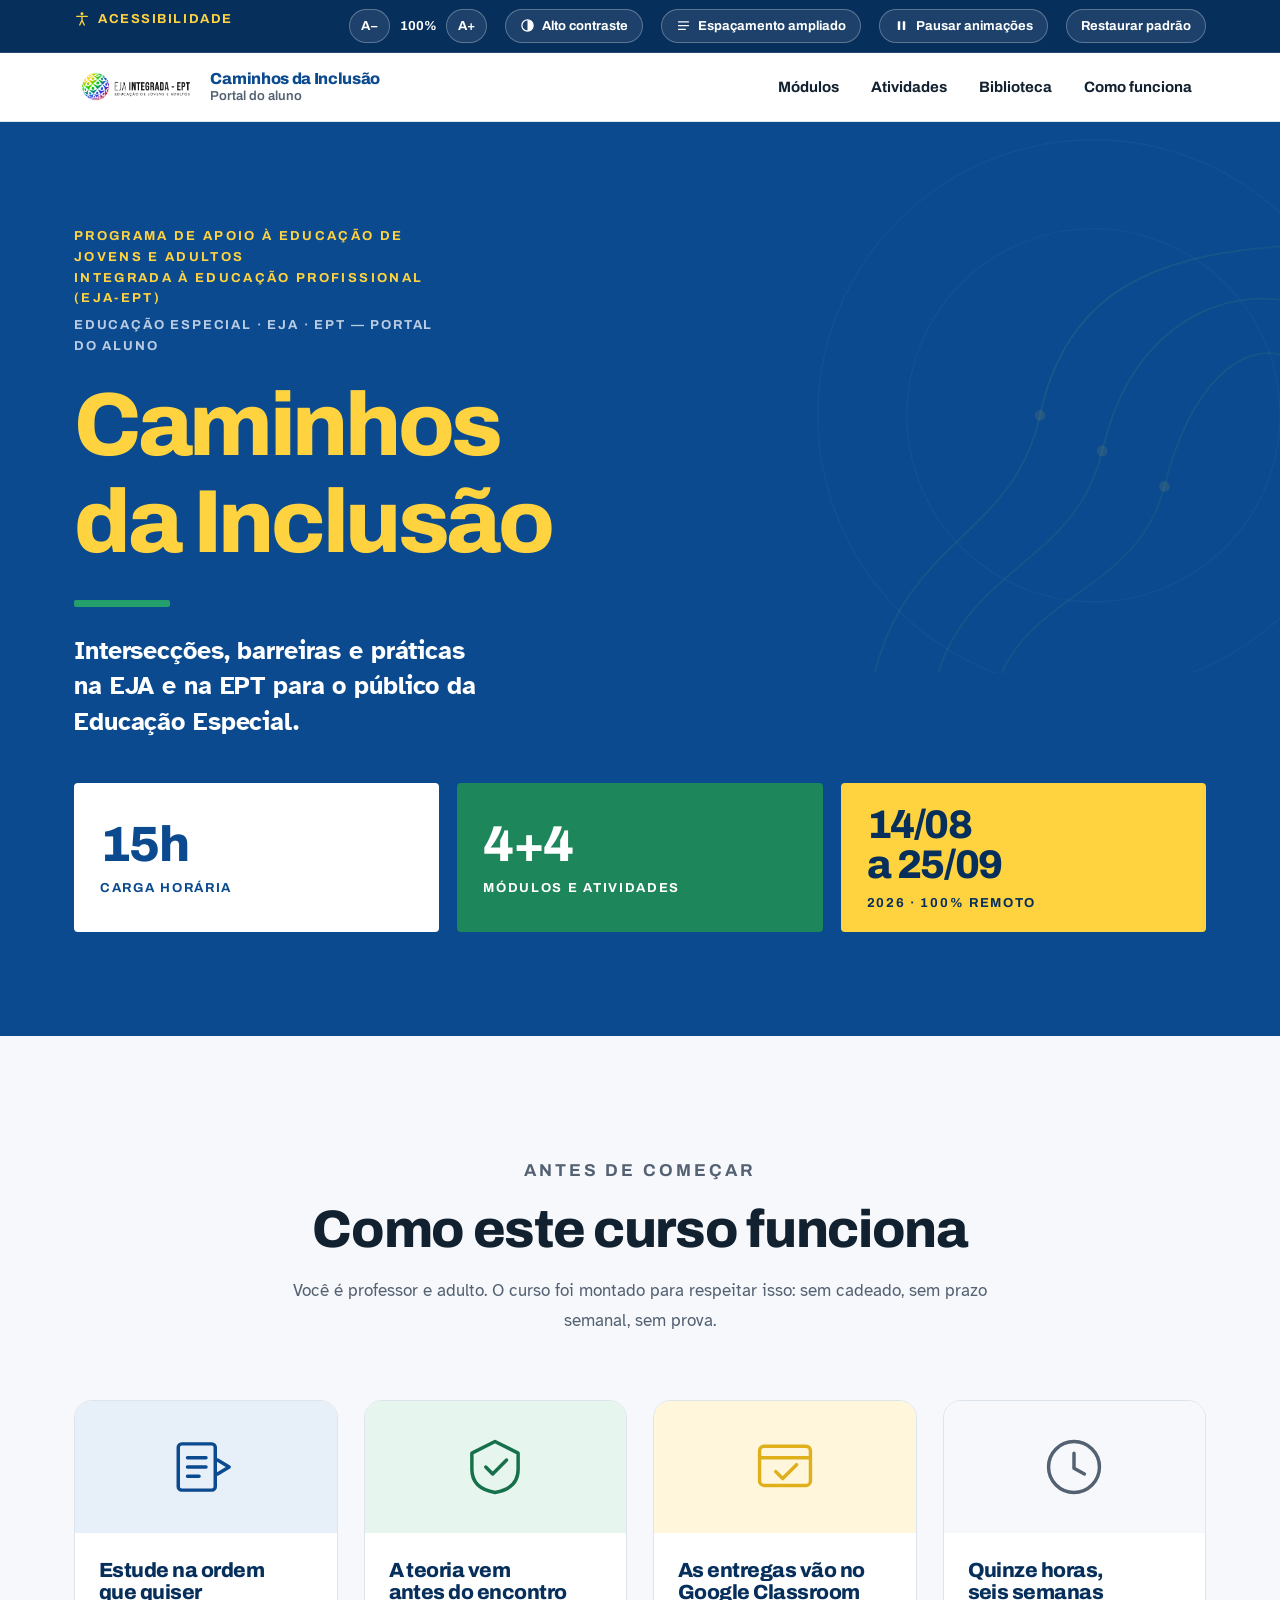
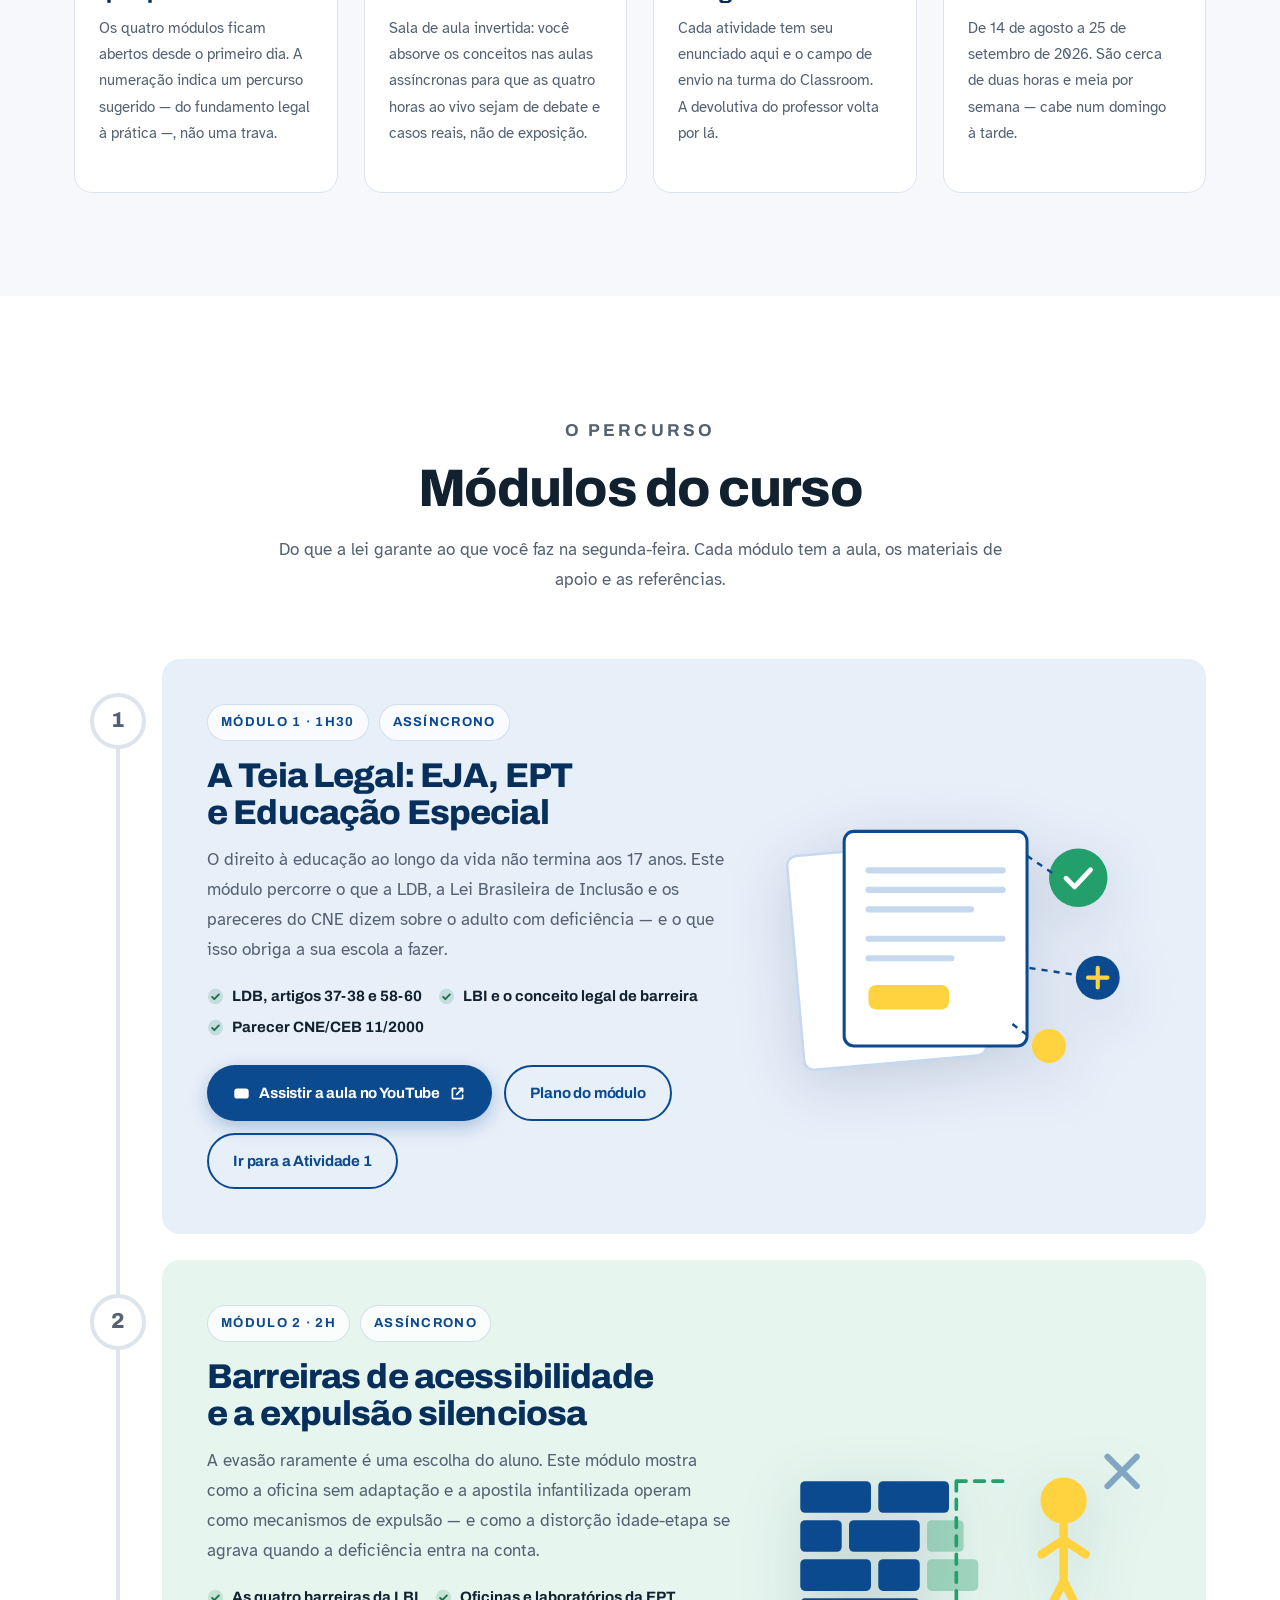
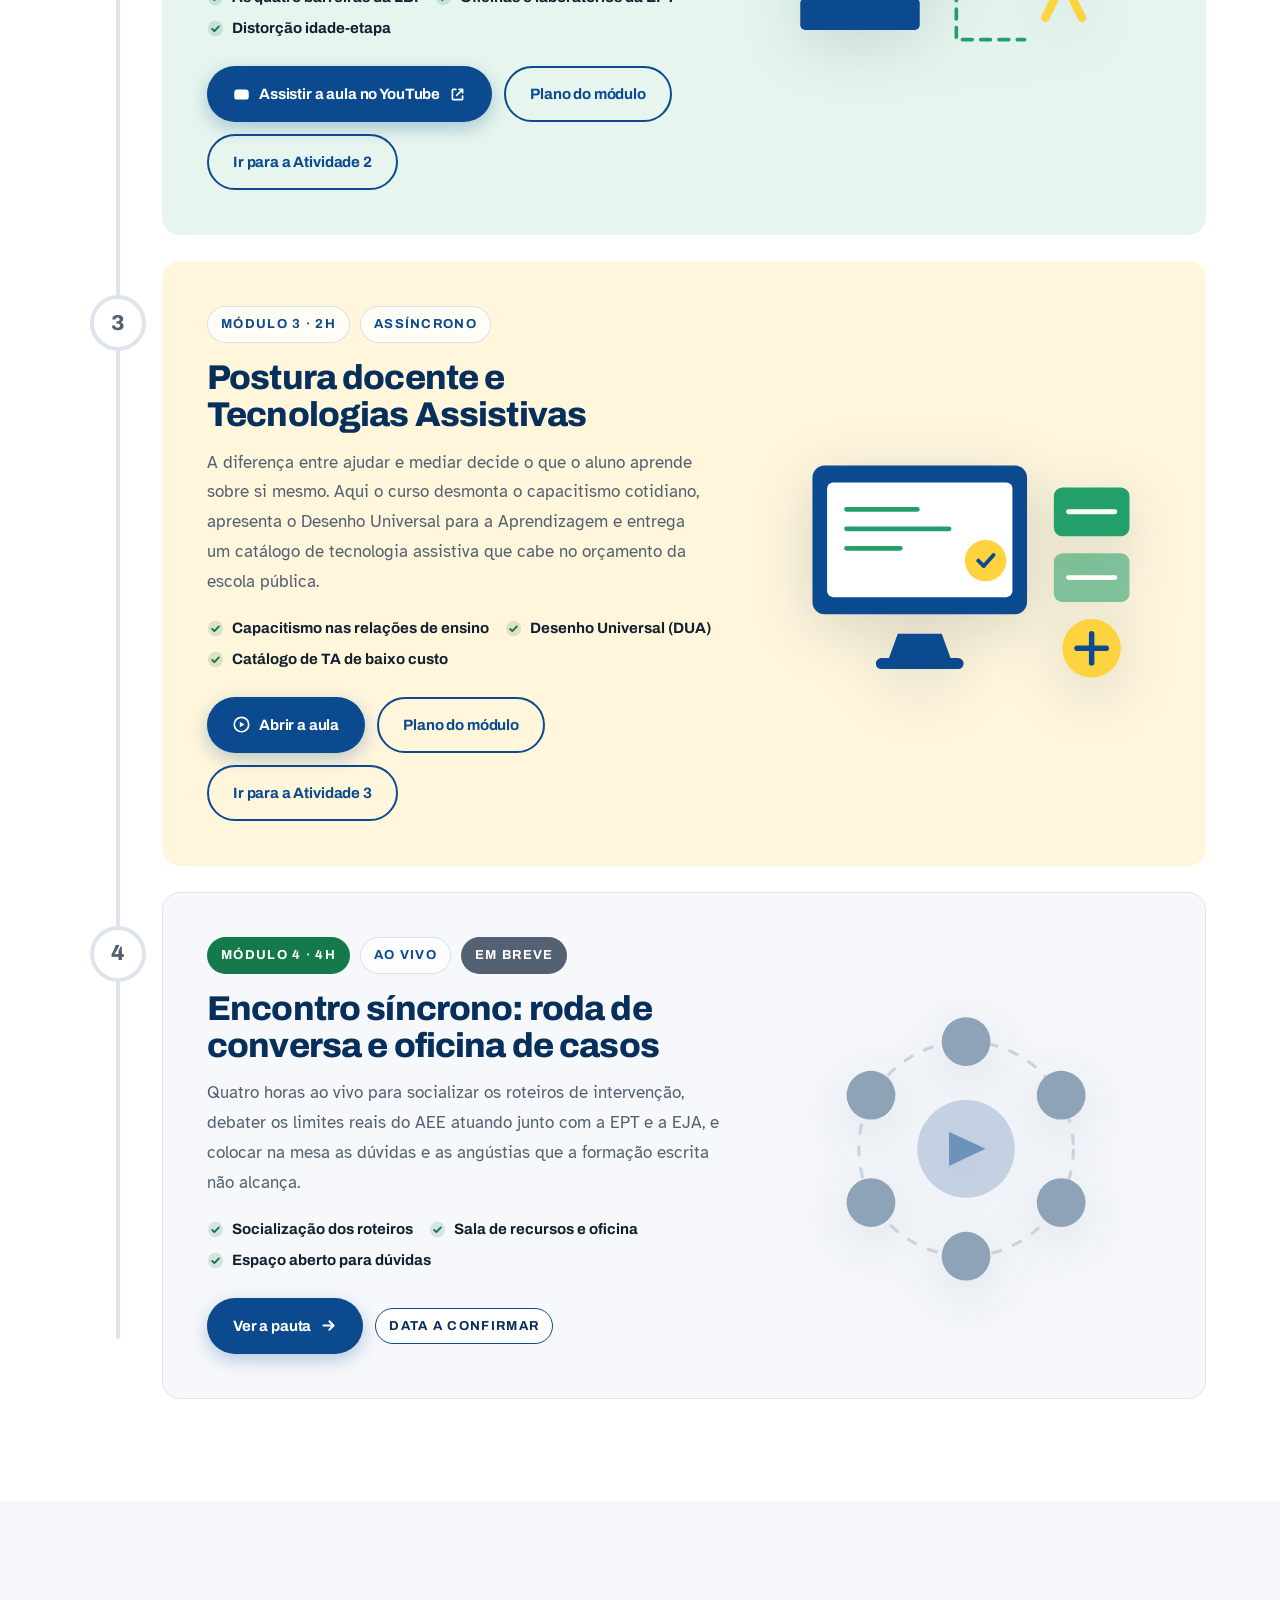
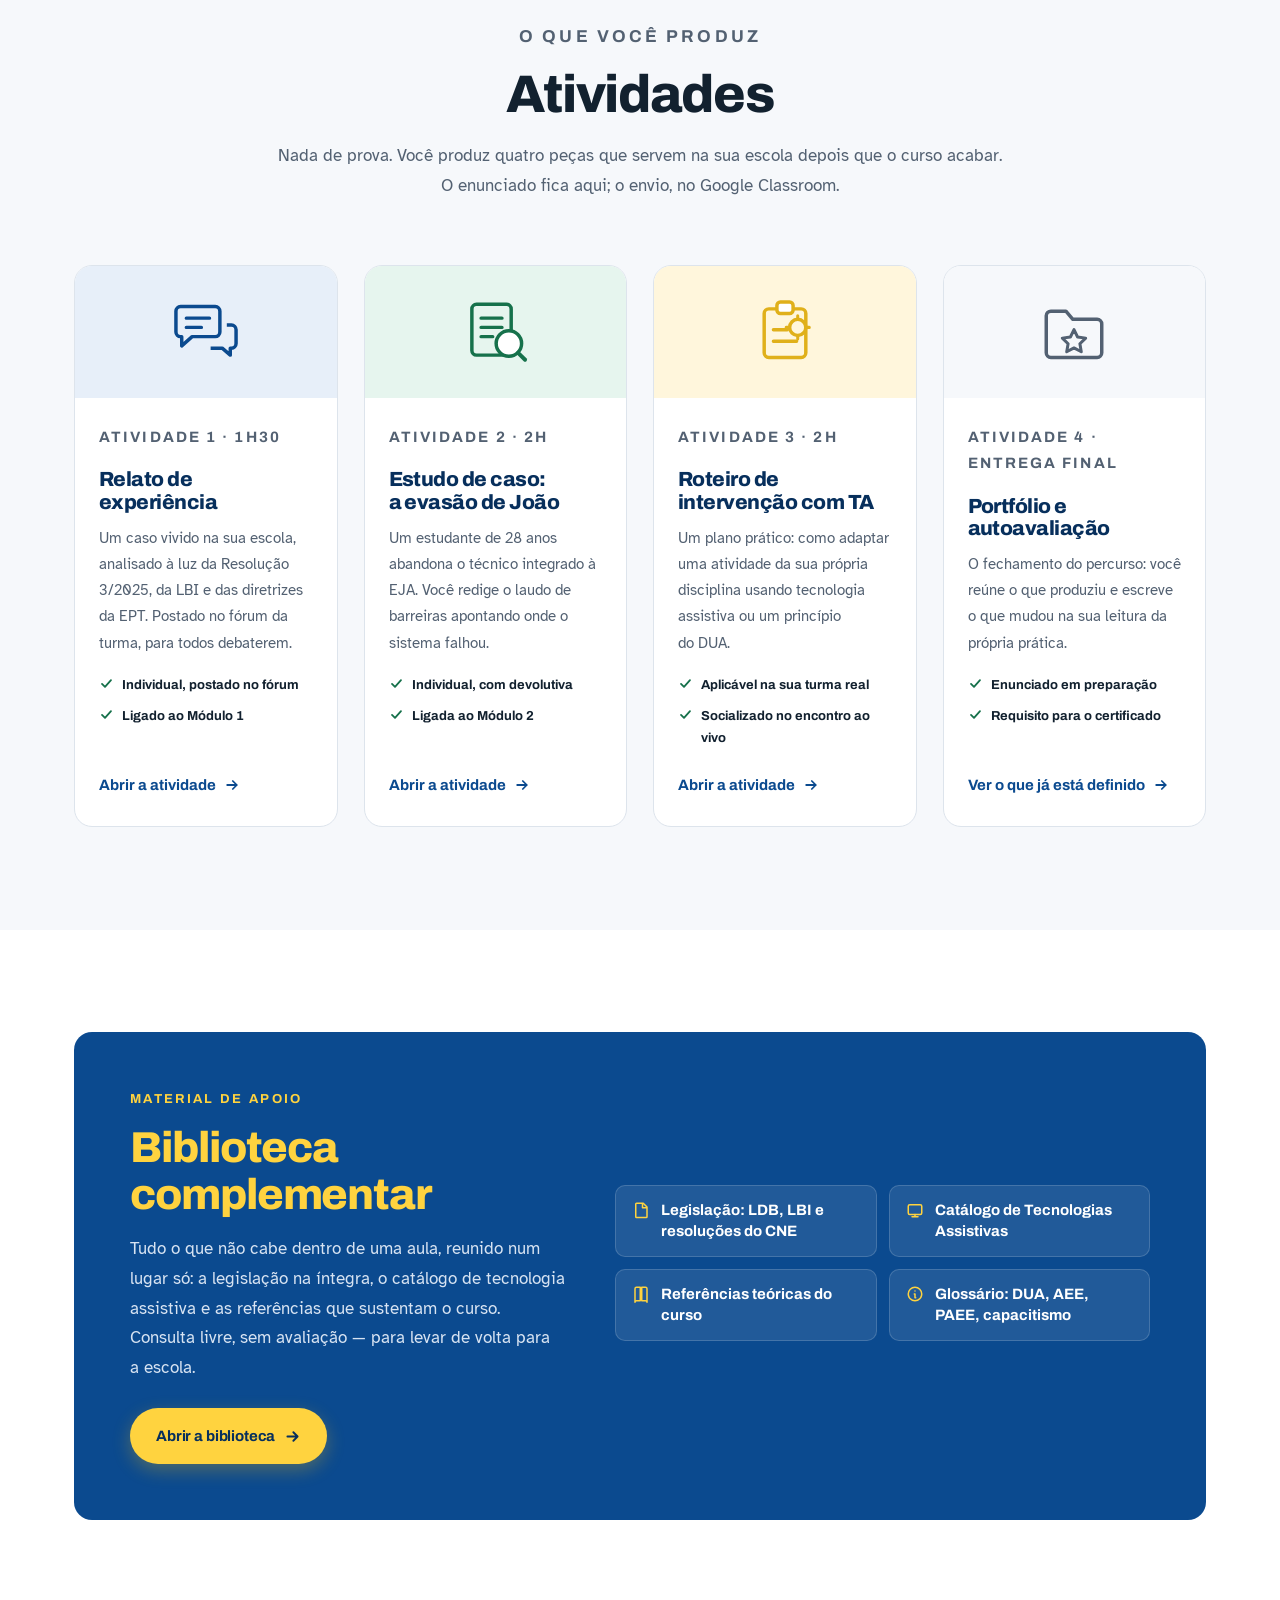
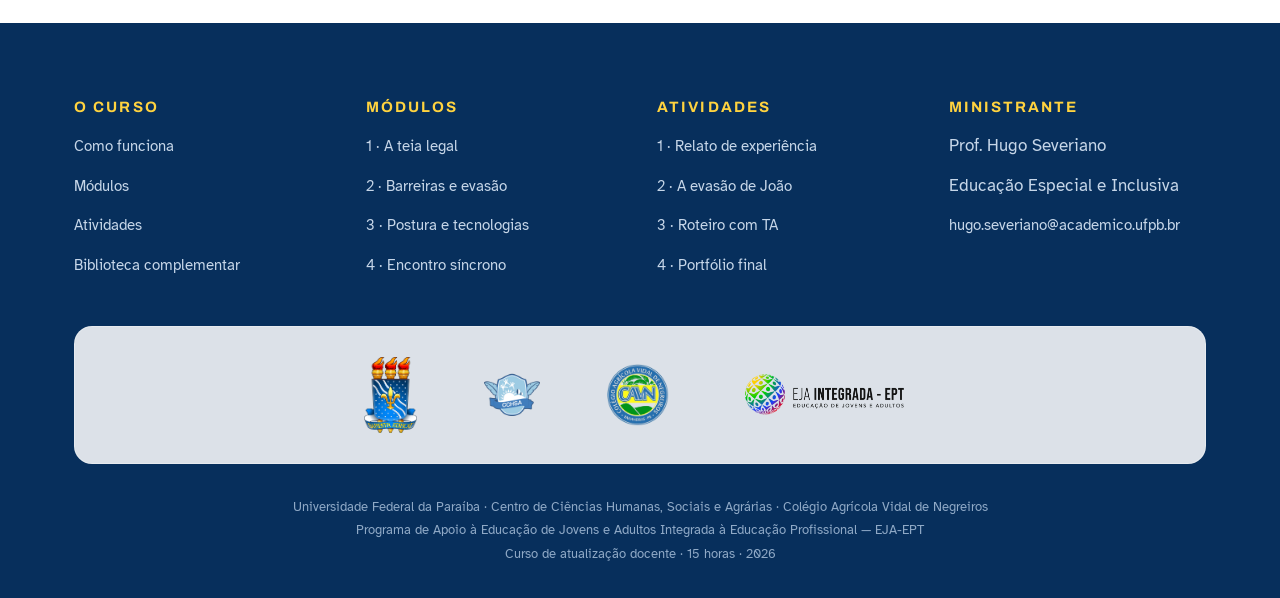
==== commit f56015ec: "Adiciona a aula do Modulo 3 ao portal Apresentacao de 16 telas publicada em modulos/aula-3.html e li" ====
--- a/index.html
+++ b/index.html
@@ -8,7 +8,7 @@
 <link rel="preconnect" href="https://fonts.googleapis.com">
 <link rel="preconnect" href="https://fonts.gstatic.com" crossorigin>
 <link href="https://fonts.googleapis.com/css2?family=Archivo:wght@400;600;700;800&family=Atkinson+Hyperlegible:ital,wght@0,400;0,700;1,400&display=swap" rel="stylesheet">
-<link rel="stylesheet" href="assets/css/portal.css?v=14">
+<link rel="stylesheet" href="assets/css/portal.css?v=15">
 <link rel="icon" href="data:image/svg+xml,<svg xmlns='http://www.w3.org/2000/svg' viewBox='0 0 32 32'><rect width='32' height='32' rx='6' fill='%230B4A8F'/><path d='M7 23 Q16 23 16 16 T25 9' stroke='%23FFD33F' stroke-width='4' fill='none' stroke-linecap='round'/></svg>">
 </head>
 <body>
@@ -302,7 +302,8 @@
               <li><svg viewBox="0 0 20 20" fill="none" aria-hidden="true"><circle cx="10" cy="10" r="9" fill="currentColor" opacity=".15"/><path d="M6 10.5l2.6 2.6L14 7.6" stroke="currentColor" stroke-width="2.2" stroke-linecap="round" stroke-linejoin="round"/></svg>Catálogo de TA de baixo custo</li>
             </ul>
             <div class="acoes">
-              <a class="btn btn--principal" href="modulos/modulo-3.html">Abrir a aula<svg viewBox="0 0 20 20" fill="none" aria-hidden="true"><path d="M4 10h12m0 0-5-5m5 5-5 5" stroke="currentColor" stroke-width="2.2" stroke-linecap="round" stroke-linejoin="round"/></svg></a>
+              <a class="btn btn--principal" href="modulos/aula-3.html"><svg viewBox="0 0 20 20" fill="none" aria-hidden="true"><circle cx="10" cy="10" r="8.5" stroke="currentColor" stroke-width="2"/><path d="M8 6.8l5.5 3.2L8 13.2V6.8Z" fill="currentColor"/></svg>Abrir a aula</a>
+              <a class="btn btn--contorno" href="modulos/modulo-3.html">Plano do m&oacute;dulo</a>
               <a class="btn btn--contorno" href="modulos/atividade-3.html">Ir para a Atividade 3</a>
             </div>
           </div>
@@ -557,6 +558,6 @@
 <script>new window.VLibras.Widget('https://vlibras.gov.br/app');</script>
 -->
 
-<script src="assets/js/portal.js?v=14"></script>
+<script src="assets/js/portal.js?v=15"></script>
 </body>
 </html>
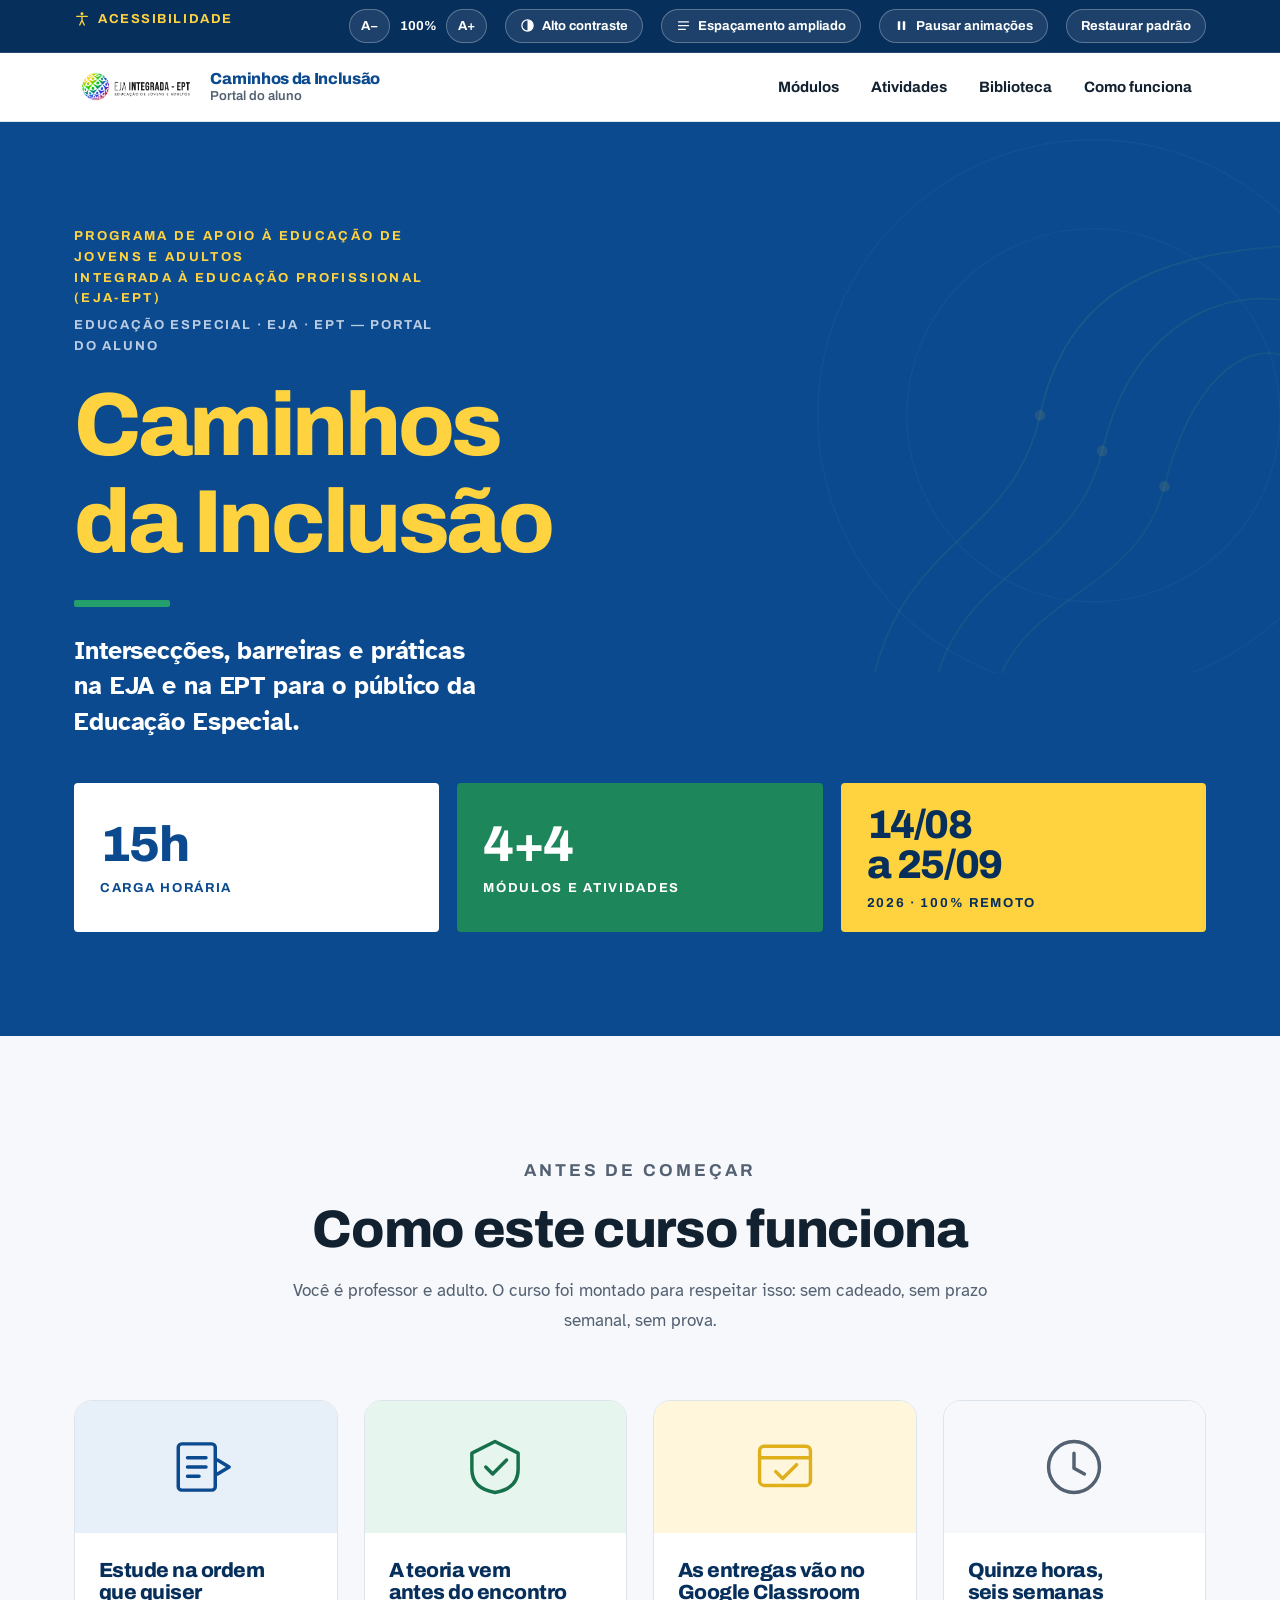
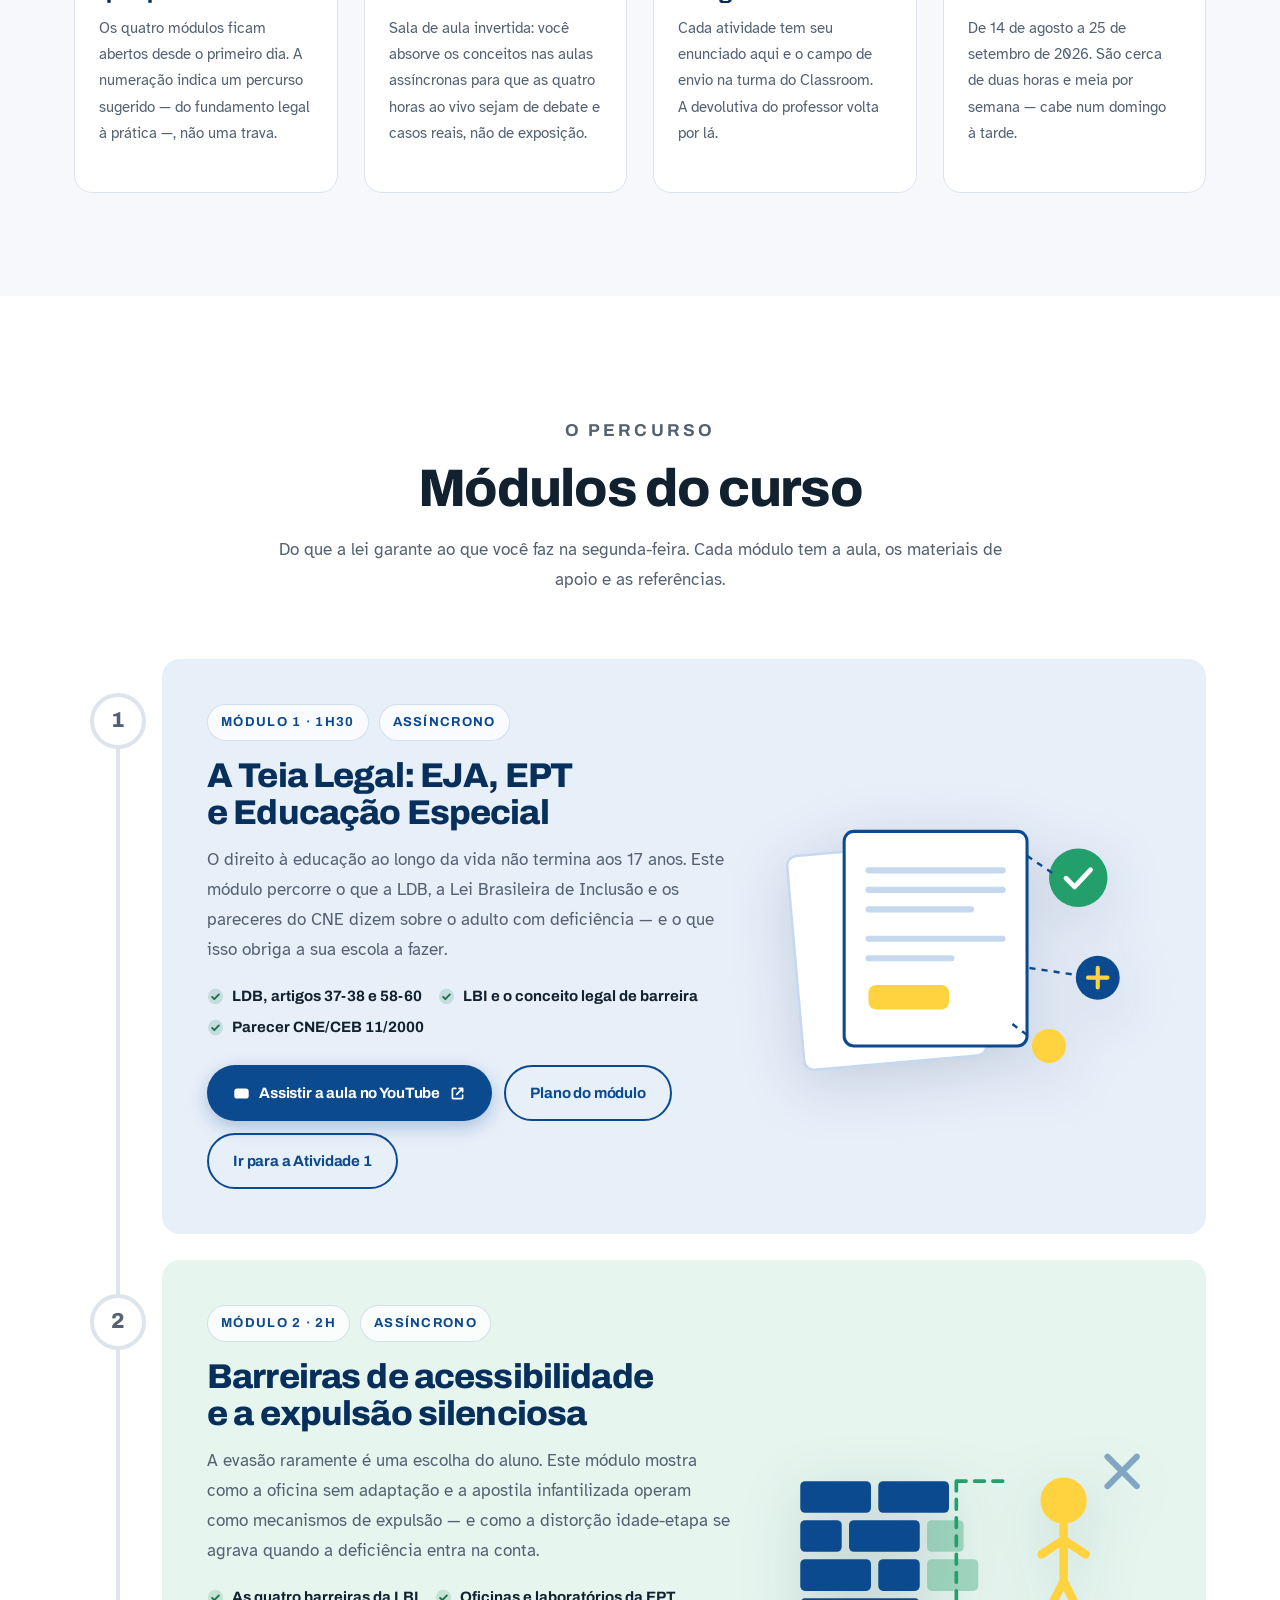
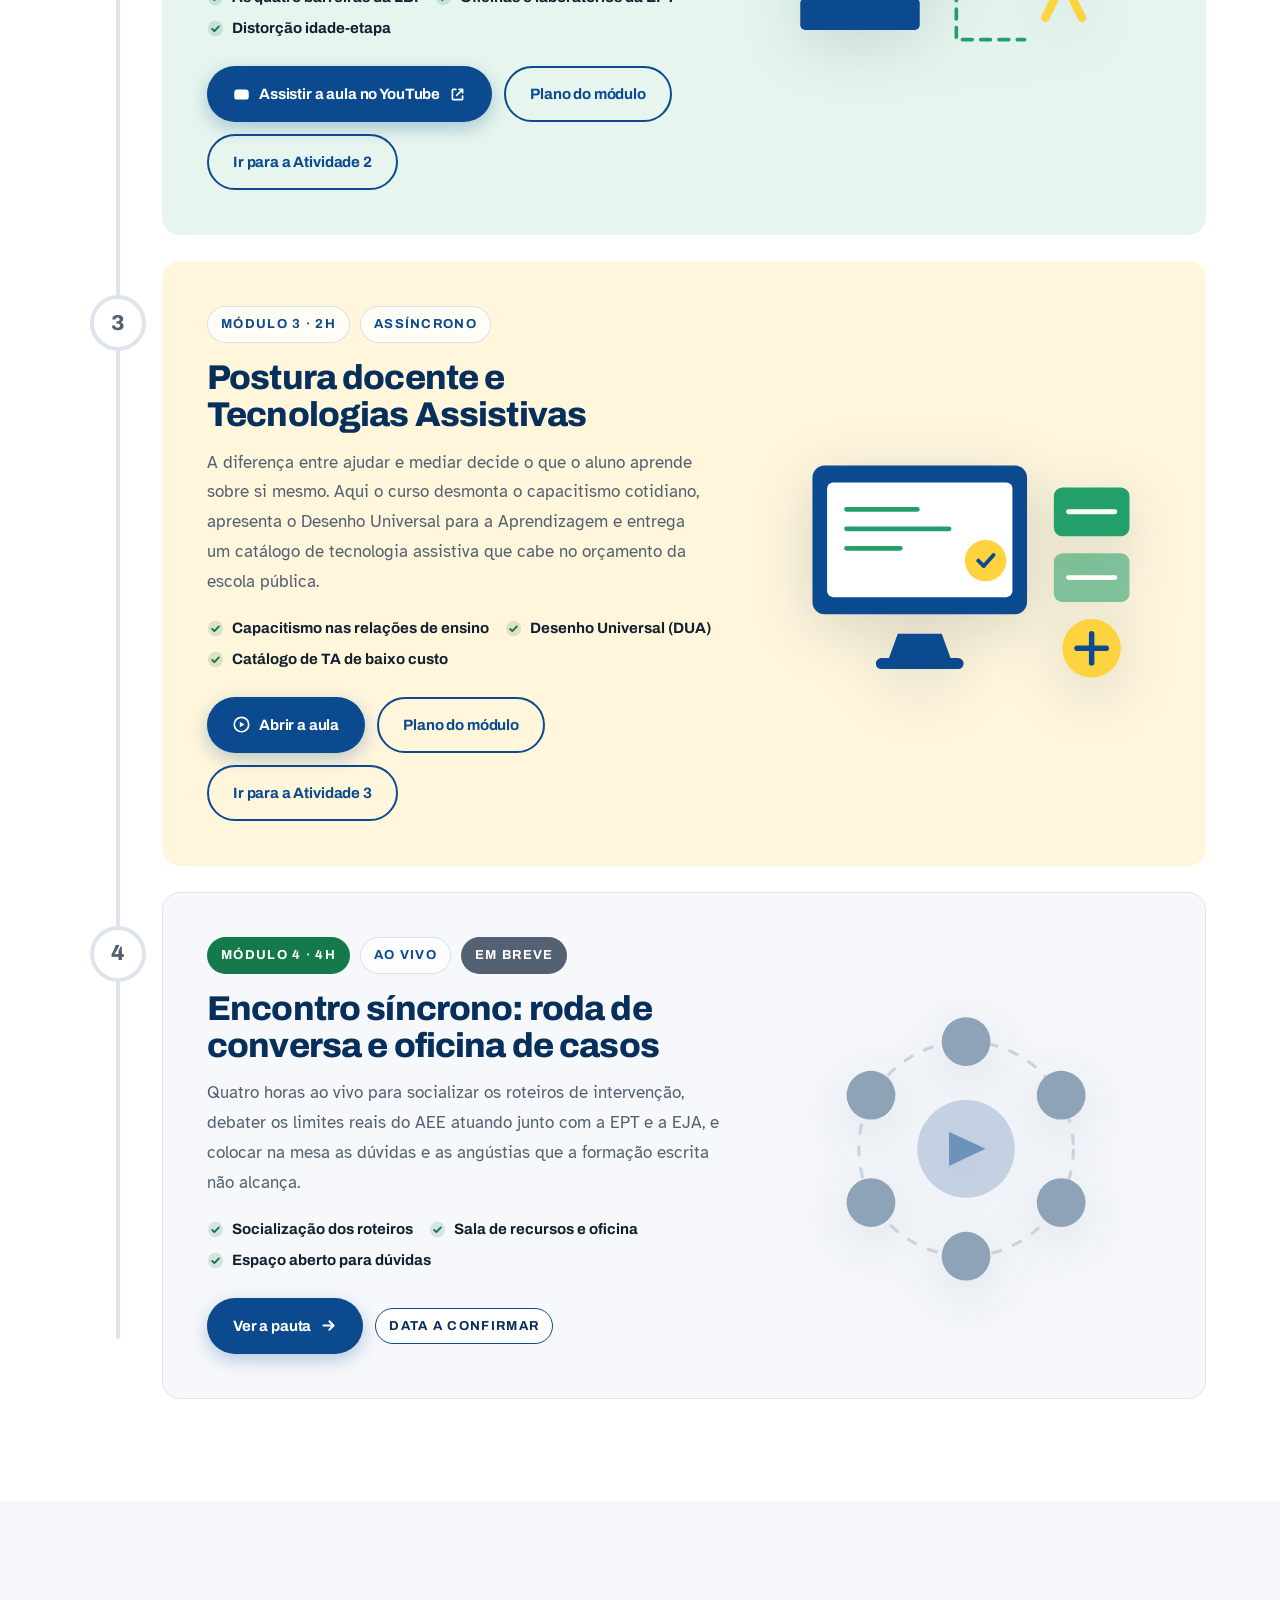
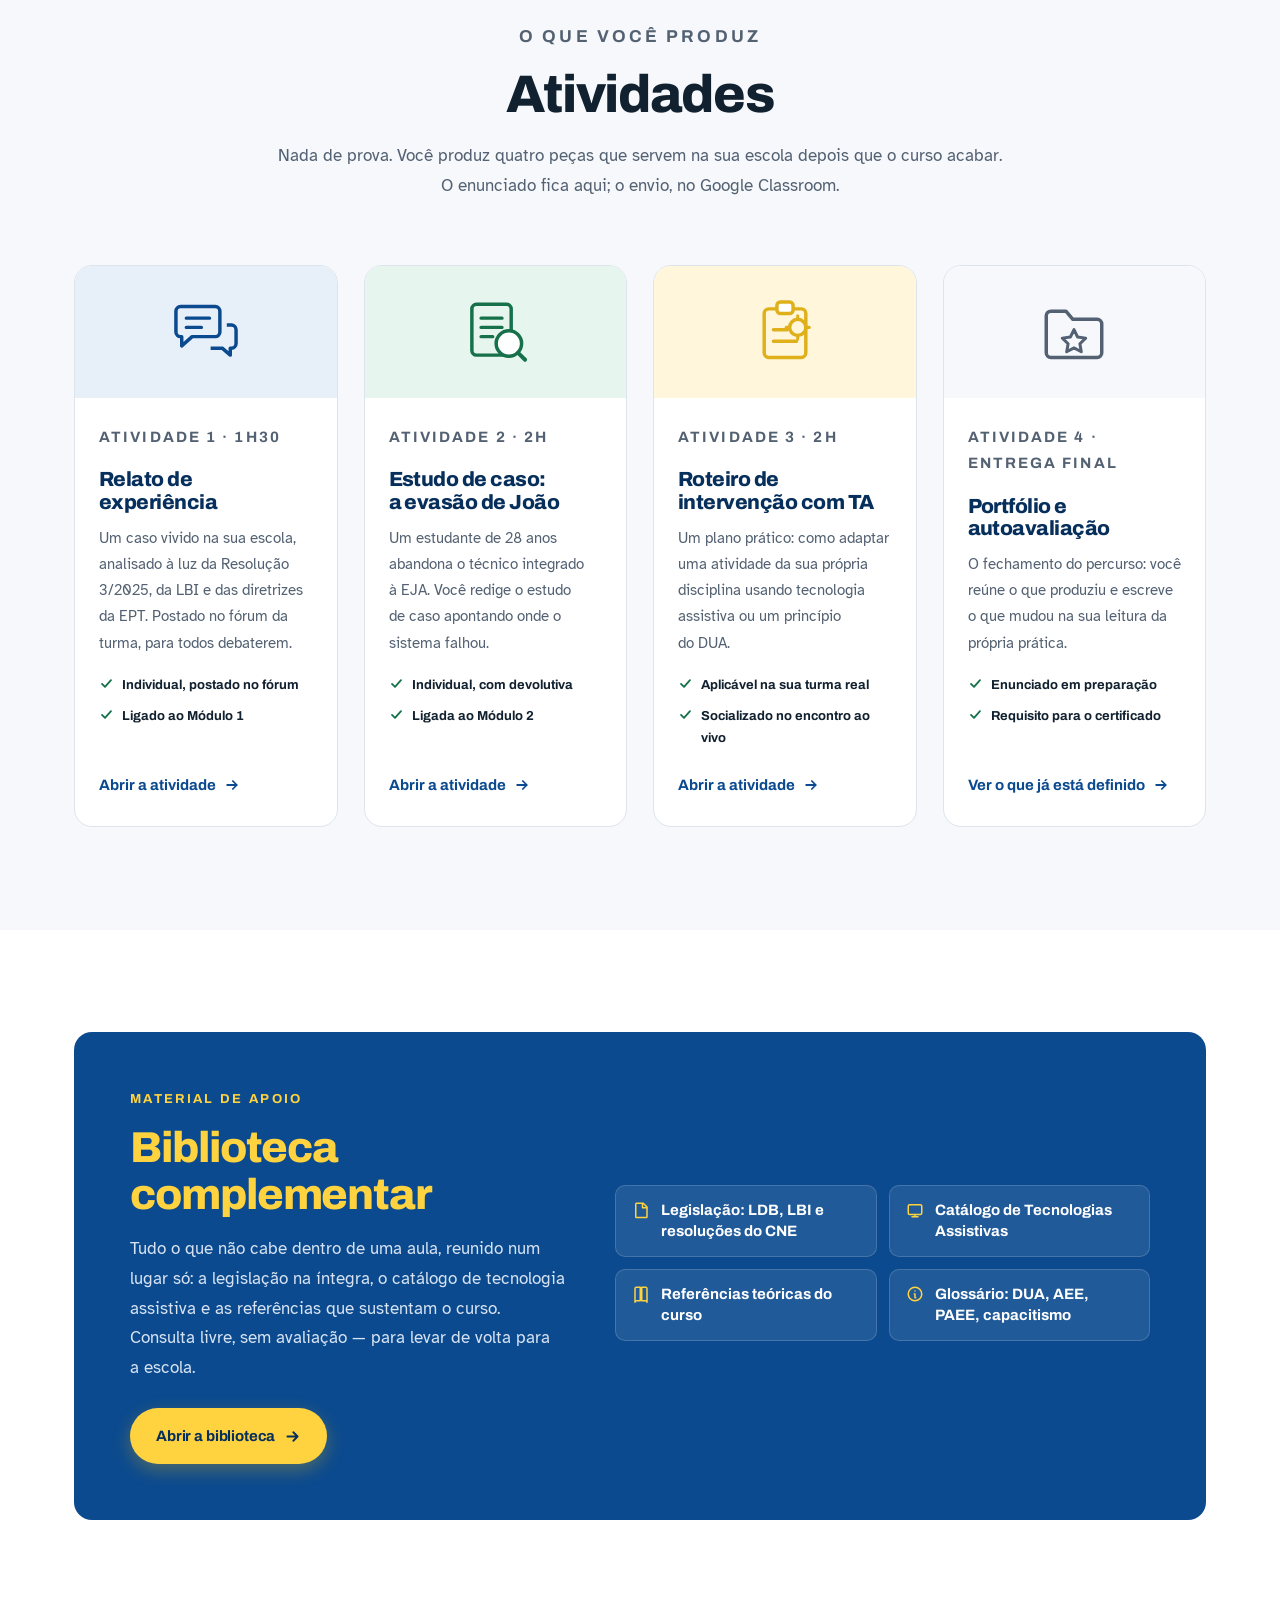
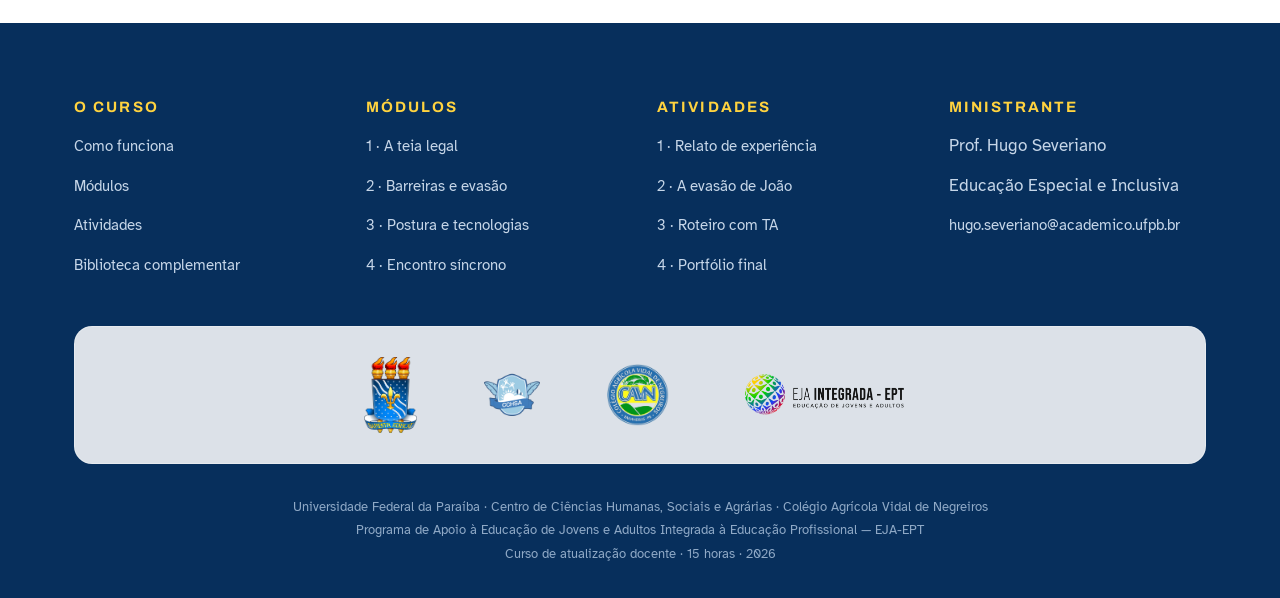
==== commit e27d0be1: "Atividade 2: laudo vira estudo de caso e o caso completo entra no portal Substitui 'laudo' e 'laudo " ====
--- a/index.html
+++ b/index.html
@@ -8,7 +8,7 @@
 <link rel="preconnect" href="https://fonts.googleapis.com">
 <link rel="preconnect" href="https://fonts.gstatic.com" crossorigin>
 <link href="https://fonts.googleapis.com/css2?family=Archivo:wght@400;600;700;800&family=Atkinson+Hyperlegible:ital,wght@0,400;0,700;1,400&display=swap" rel="stylesheet">
-<link rel="stylesheet" href="assets/css/portal.css?v=15">
+<link rel="stylesheet" href="assets/css/portal.css?v=16">
 <link rel="icon" href="data:image/svg+xml,<svg xmlns='http://www.w3.org/2000/svg' viewBox='0 0 32 32'><rect width='32' height='32' rx='6' fill='%230B4A8F'/><path d='M7 23 Q16 23 16 16 T25 9' stroke='%23FFD33F' stroke-width='4' fill='none' stroke-linecap='round'/></svg>">
 </head>
 <body>
@@ -412,7 +412,7 @@
         <div class="atividade__corpo">
           <p class="atividade__num">Atividade 2 · 2h</p>
           <h3>Estudo de caso: a evasão de João</h3>
-          <p>Um estudante de 28 anos abandona o técnico integrado à EJA. Você redige o laudo de barreiras apontando onde o sistema falhou.</p>
+          <p>Um estudante de 28 anos abandona o técnico integrado à EJA. Você redige o estudo de caso apontando onde o sistema falhou.</p>
           <ul class="atividade__pes">
             <li><svg viewBox="0 0 20 20" fill="none" aria-hidden="true"><path d="M4 10.5l4 4 8-9" stroke="currentColor" stroke-width="2.4" stroke-linecap="round" stroke-linejoin="round"/></svg>Individual, com devolutiva</li>
             <li><svg viewBox="0 0 20 20" fill="none" aria-hidden="true"><path d="M4 10.5l4 4 8-9" stroke="currentColor" stroke-width="2.4" stroke-linecap="round" stroke-linejoin="round"/></svg>Ligada ao Módulo 2</li>
@@ -558,6 +558,6 @@
 <script>new window.VLibras.Widget('https://vlibras.gov.br/app');</script>
 -->
 
-<script src="assets/js/portal.js?v=15"></script>
+<script src="assets/js/portal.js?v=16"></script>
 </body>
 </html>
--- a/assets/css/portal.css
+++ b/assets/css/portal.css
@@ -938,6 +938,24 @@
 
 .paginacao { display: flex; flex-wrap: wrap; gap: 14px; justify-content: space-between; margin-top: 56px; padding-top: 32px; border-top: 1px solid var(--linha); }
 
+/* Citações: falas de coordenação e professores no material da Atividade 2. */
+.conteudo blockquote {
+  margin: 26px 0;
+  padding: 22px 26px;
+  background: var(--azul-050);
+  border-left: 5px solid var(--azul);
+  border-radius: var(--raio-sm);
+  font-style: italic;
+  color: var(--tinta);
+}
+.conteudo blockquote > :last-child { margin-bottom: 0; }
+[data-contraste="alto"] .conteudo blockquote {
+  background: #000;
+  border: 2px solid #FFF;
+  border-left: 6px solid #FFD33F;
+  color: #FFF;
+}
+
 .refs { list-style: none; padding: 0; margin: 0; display: grid; gap: 14px; }
 .refs li { padding-left: 20px; border-left: 3px solid var(--linha); font-size: var(--t-peq); color: var(--tinta-60); line-height: 1.6; }
 .refs strong { color: var(--tinta); }
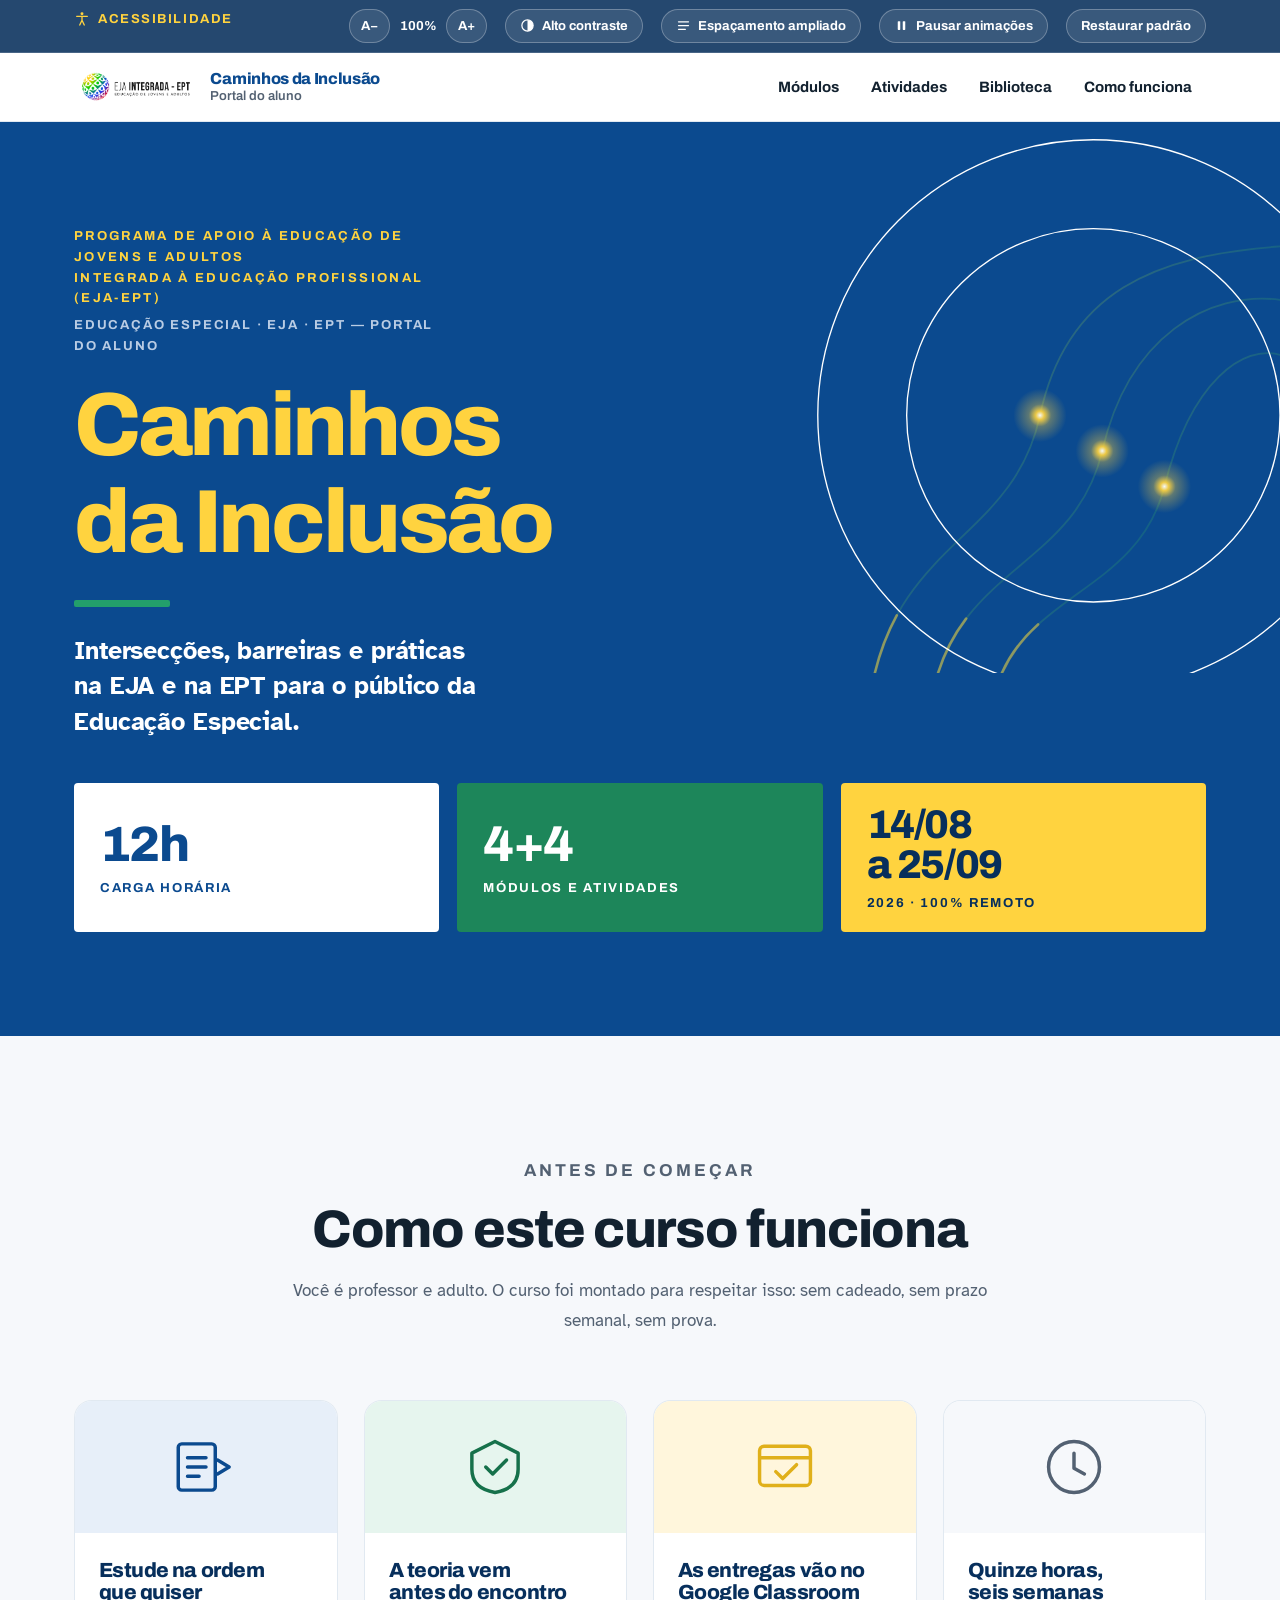
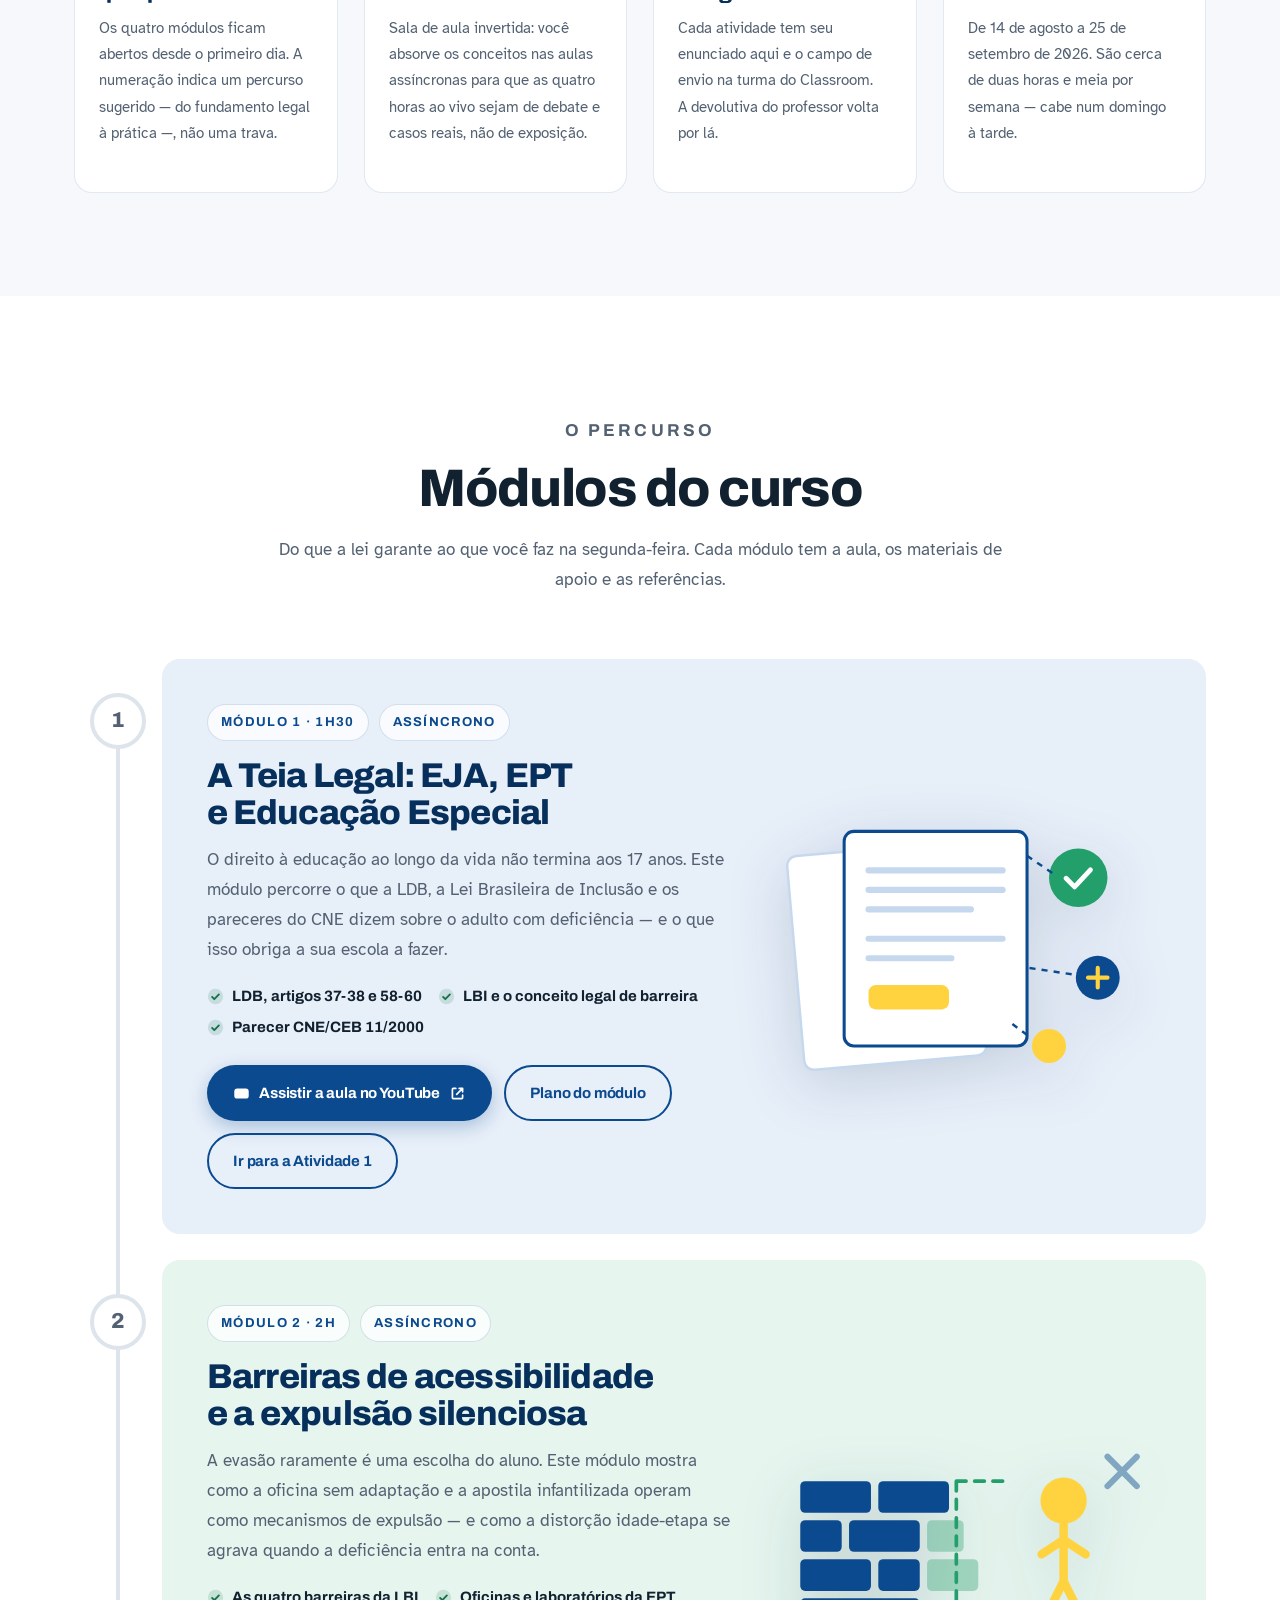
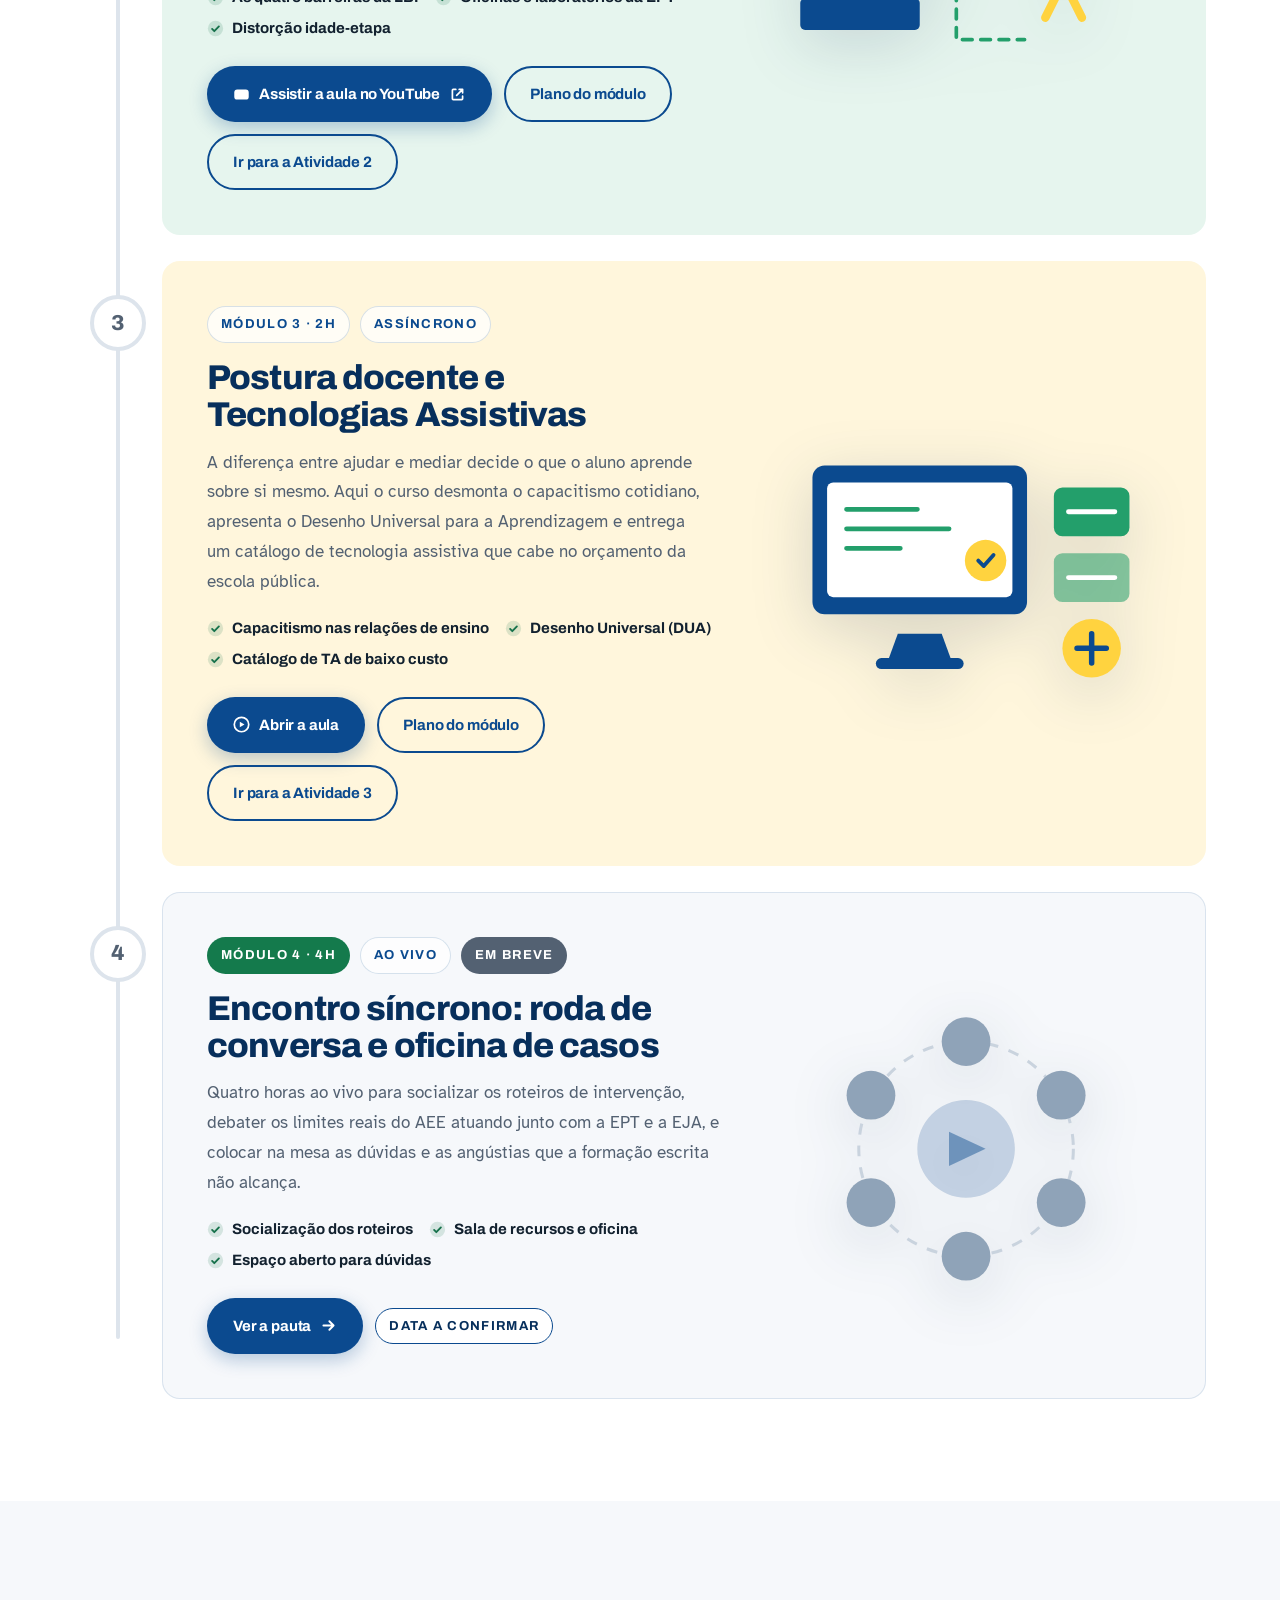
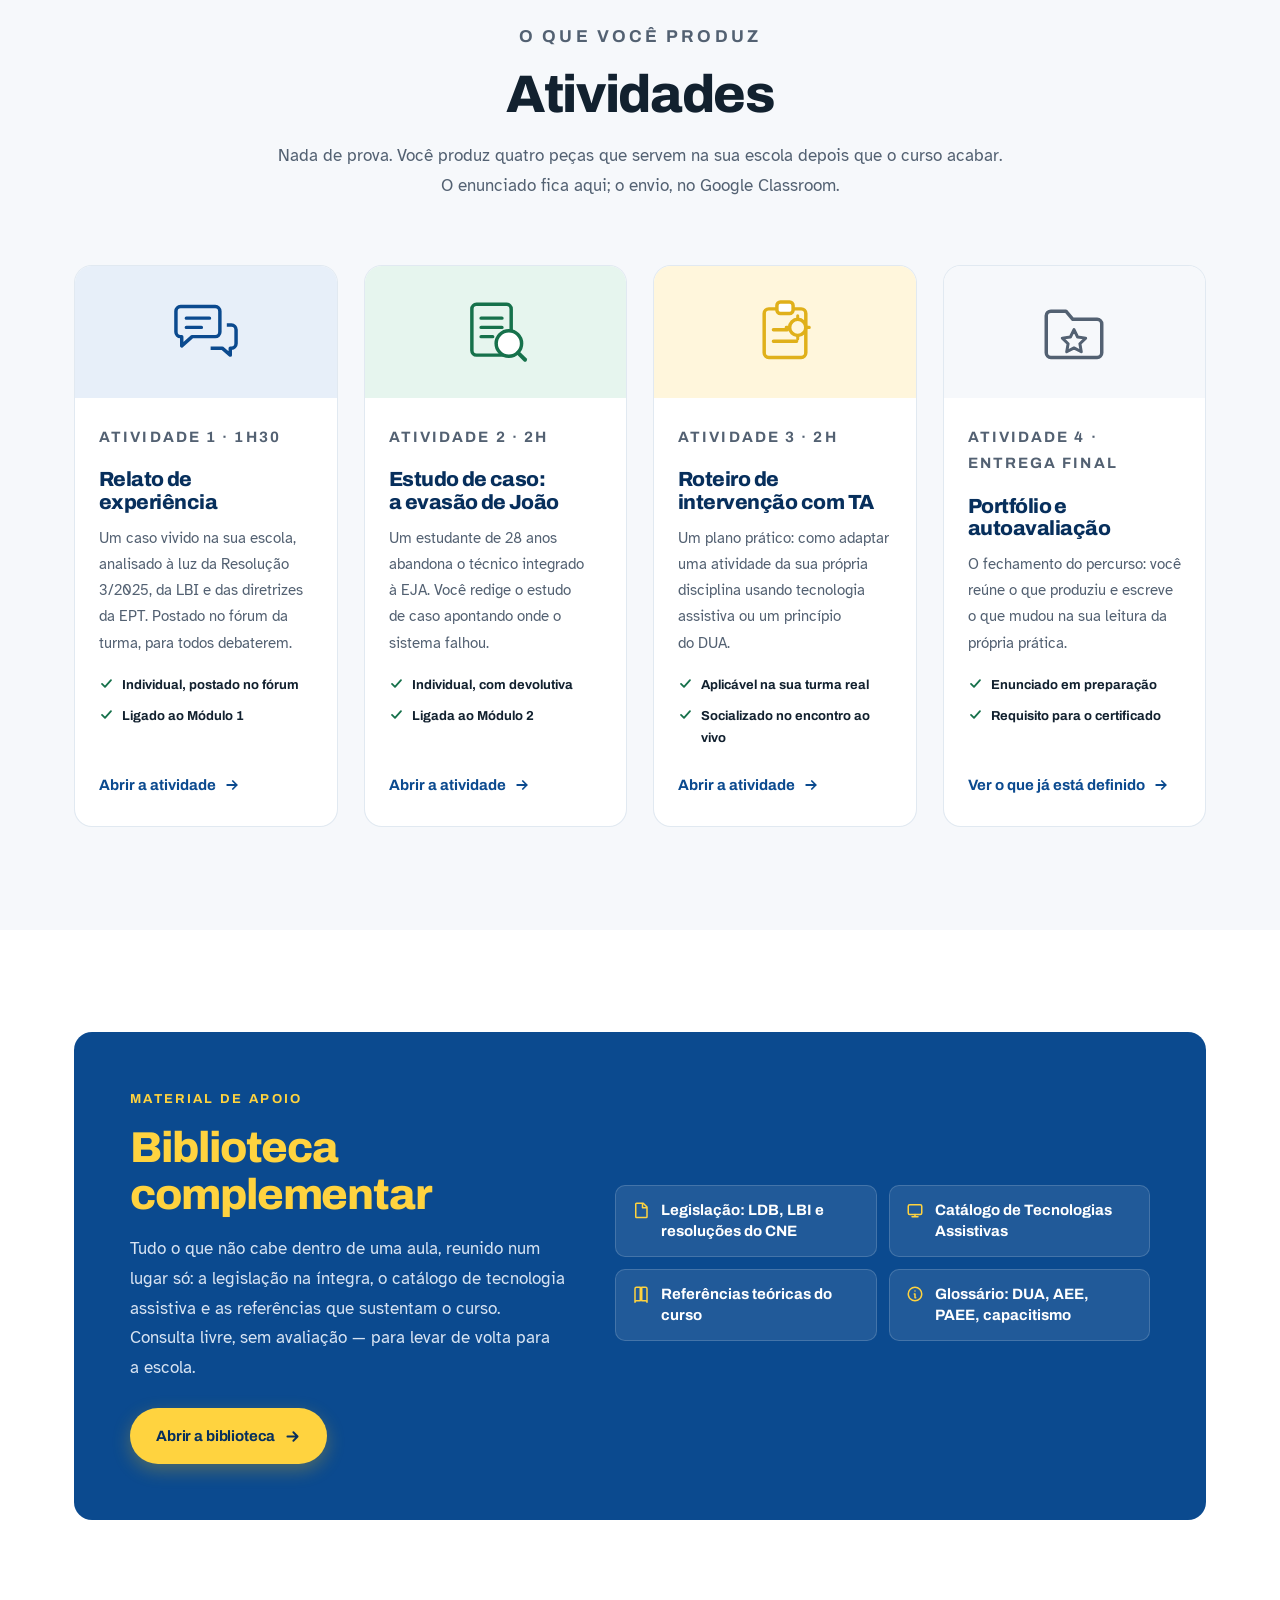
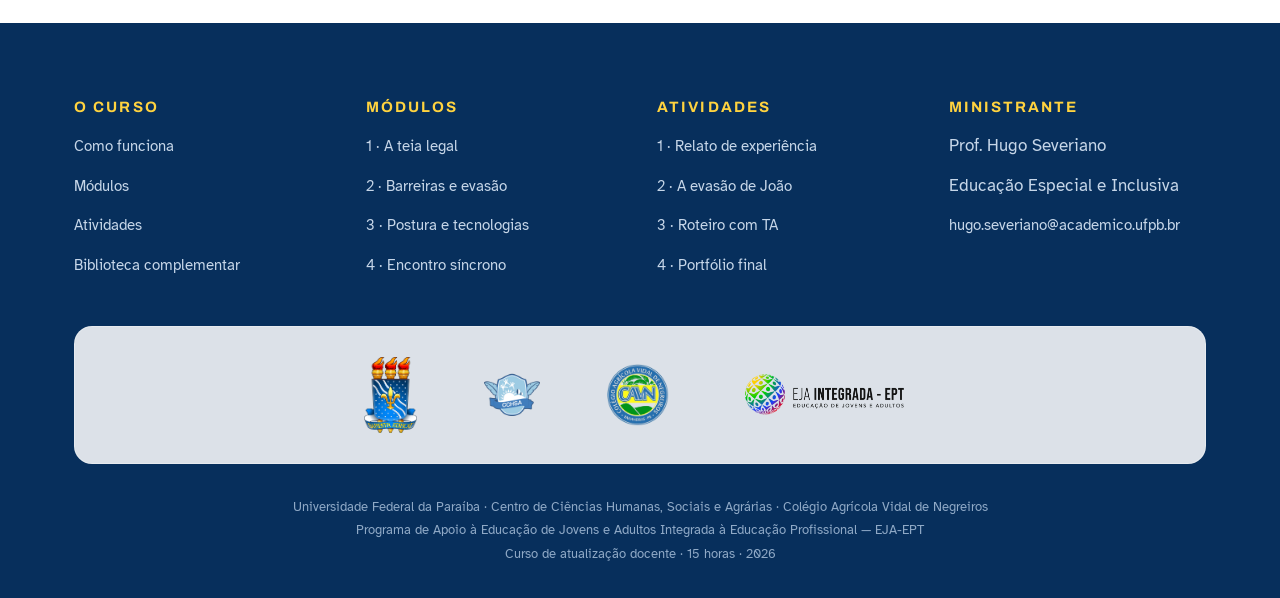
==== commit cfcdef06: "Movimento: revelacao nos dois sentidos, sois no hero e texto em cascata Revelacao por rolagem refeit" ====
--- a/index.html
+++ b/index.html
@@ -8,10 +8,12 @@
 <link rel="preconnect" href="https://fonts.googleapis.com">
 <link rel="preconnect" href="https://fonts.gstatic.com" crossorigin>
 <link href="https://fonts.googleapis.com/css2?family=Archivo:wght@400;600;700;800&family=Atkinson+Hyperlegible:ital,wght@0,400;0,700;1,400&display=swap" rel="stylesheet">
-<link rel="stylesheet" href="assets/css/portal.css?v=16">
+<link rel="stylesheet" href="assets/css/portal.css?v=26">
 <link rel="icon" href="data:image/svg+xml,<svg xmlns='http://www.w3.org/2000/svg' viewBox='0 0 32 32'><rect width='32' height='32' rx='6' fill='%230B4A8F'/><path d='M7 23 Q16 23 16 16 T25 9' stroke='%23FFD33F' stroke-width='4' fill='none' stroke-linecap='round'/></svg>">
 </head>
 <body>
+
+<div class="progresso-leitura" id="progresso-leitura" aria-hidden="true"></div>
 
 <a class="pular" href="#conteudo">Pular para o conteúdo principal</a>
 
@@ -80,17 +82,29 @@
         <stop offset="55%" stop-color="#239F6B" stop-opacity=".26"/>
         <stop offset="100%" stop-color="#1160B4" stop-opacity="0"/>
       </linearGradient>
+      <radialGradient id="sol">
+        <stop offset="0%"   stop-color="#FFFFFF" stop-opacity=".95"/>
+        <stop offset="16%"  stop-color="#FFD33F" stop-opacity=".92"/>
+        <stop offset="42%"  stop-color="#FFD33F" stop-opacity=".34"/>
+        <stop offset="100%" stop-color="#FFD33F" stop-opacity="0"/>
+      </radialGradient>
     </defs>
-    <g fill="none" stroke="url(#fio)" stroke-width="2" stroke-linecap="round">
-      <path d="M980 640C1010 470 1140 470 1170 330S1300 150 1440 140"/>
-      <path d="M1050 640C1080 500 1210 500 1240 370S1360 190 1440 200"/>
-      <path d="M1120 640C1150 530 1280 530 1310 410S1400 250 1440 262"/>
+    <g fill="none" stroke-linecap="round">
+      <path class="fio-base" d="M980 640C1010 470 1140 470 1170 330S1300 150 1440 140"/>
+      <path class="fio-base" d="M1050 640C1080 500 1210 500 1240 370S1360 190 1440 200"/>
+      <path class="fio-base" d="M1120 640C1150 530 1280 530 1310 410S1400 250 1440 262"/>
+      <path class="fio-luz" d="M980 640C1010 470 1140 470 1170 330S1300 150 1440 140"/>
+      <path class="fio-luz" d="M1050 640C1080 500 1210 500 1240 370S1360 190 1440 200"/>
+      <path class="fio-luz" d="M1120 640C1150 530 1280 530 1310 410S1400 250 1440 262"/>
     </g>
-    <g fill="#FFD33F" opacity=".2">
-      <circle cx="1170" cy="330" r="6"/><circle cx="1240" cy="370" r="6"/><circle cx="1310" cy="410" r="6"/>
+    <g>
+      <circle class="sol" cx="1170" cy="330" r="30"/>
+      <circle class="sol" cx="1240" cy="370" r="30"/>
+      <circle class="sol" cx="1310" cy="410" r="30"/>
     </g>
-    <g fill="none" stroke="#ffffff" stroke-opacity=".07" stroke-width="1.5">
-      <circle cx="1230" cy="330" r="210"/><circle cx="1230" cy="330" r="310"/>
+    <g fill="none" stroke="#ffffff" stroke-width="1.5">
+      <circle class="anel" cx="1230" cy="330" r="210"/>
+      <circle class="anel" cx="1230" cy="330" r="310"/>
     </g>
   </svg>
 
@@ -100,7 +114,7 @@
       <span>Educação Especial · EJA · EPT — Portal do aluno</span>
     </p>
 
-    <h1 class="entrada entrada--2"><span>Caminhos</span><span>da Inclusão</span></h1>
+    <h1 class="hero__titulo"><span>Caminhos</span><span>da Inclusão</span></h1>
 
     <div class="hero__regua" aria-hidden="true"></div>
 
@@ -126,7 +140,7 @@
 <!-- ======================================================= Como funciona -->
 <section class="secao secao--cinza" id="funcionamento">
   <div class="env">
-    <div class="secao__cabeca">
+    <div class="secao__cabeca revelar">
       <p class="secao__olho">Antes de começar</p>
       <h2>Como este curso funciona</h2>
       <p>Você é professor e adulto. O curso foi montado para respeitar isso: sem cadeado, sem prazo semanal, sem prova.</p>
@@ -193,7 +207,7 @@
 <!-- ============================================================= Módulos -->
 <section class="secao" id="modulos">
   <div class="env">
-    <div class="secao__cabeca">
+    <div class="secao__cabeca revelar">
       <p class="secao__olho">O percurso</p>
       <h2>Módulos do curso</h2>
       <p>Do que a lei garante ao que você faz na segunda-feira. Cada módulo tem a aula, os materiais de apoio e as referências.</p>
@@ -373,7 +387,7 @@
 <!-- ========================================================== Atividades -->
 <section class="secao secao--cinza" id="atividades">
   <div class="env">
-    <div class="secao__cabeca">
+    <div class="secao__cabeca revelar">
       <p class="secao__olho">O que você produz</p>
       <h2>Atividades</h2>
       <p>Nada de prova. Você produz quatro peças que servem na sua escola depois que o curso acabar. O enunciado fica aqui; o envio, no Google Classroom.</p>
@@ -558,6 +572,6 @@
 <script>new window.VLibras.Widget('https://vlibras.gov.br/app');</script>
 -->
 
-<script src="assets/js/portal.js?v=16"></script>
+<script src="assets/js/portal.js?v=26"></script>
 </body>
 </html>
--- a/assets/css/portal.css
+++ b/assets/css/portal.css
@@ -52,8 +52,23 @@
   --sombra-1: 0 1px 2px rgba(9, 40, 74, .06), 0 4px 14px rgba(9, 40, 74, .05);
   --sombra-2: 0 2px 6px rgba(9, 40, 74, .08), 0 18px 44px rgba(9, 40, 74, .12);
 
-  --dur:  .55s;
+  --dur:  .55s;                      /* revelação por rolagem */
   --ease: cubic-bezier(.22, .68, .28, 1);
+
+  /* Vocabulário de movimento em duas velocidades: cor responde rápido,
+     deslocamento demora mais. Cor e forma nunca mudam no mesmo tempo. */
+  --dur-cor:    .15s;
+  --dur-mov:    .3s;
+  --ease-saida: cubic-bezier(0, 0, .2, 1);
+  --ease-mov:   cubic-bezier(.4, 0, .2, 1);
+
+  /* Superfícies translúcidas e bordas-fio. Usam as cores do próprio
+     projeto em alpha baixo — nenhuma cor nova entra por aqui. */
+  --vidro-claro:  rgba(255, 255, 255, .82);
+  --vidro-escuro: rgba(7, 47, 92, .88);
+  --fio-escuro:   rgba(11, 74, 143, .12);
+  --fio-claro:    rgba(255, 255, 255, .16);
+  --desfoque:     blur(24px);
 }
 
 /* ==========================================================================
@@ -97,6 +112,7 @@
 [data-contraste="alto"] .secao--cinza { background: #000; }
 
 [data-contraste="alto"] .topo { backdrop-filter: none; border-bottom: 2px solid #FFF; }
+[data-contraste="alto"] .barra-a11y { backdrop-filter: none; }
 [data-contraste="alto"] .barra-a11y { border-bottom: 2px solid #FFF; }
 
 /* Blocos, cards e painéis: fundo preto, contorno branco visível */
@@ -292,6 +308,22 @@
 }
 [data-contraste="alto"] :focus-visible { outline-color: #000; outline-width: 4px; }
 
+/* Barra de progresso de leitura — fica acima de tudo, inclusive da barra
+   de acessibilidade. Decorativa: some quando o movimento está desligado. */
+.progresso-leitura {
+  position: fixed;
+  top: 0; left: 0;
+  height: 4px;
+  width: 0;
+  background: linear-gradient(90deg, var(--amarelo), var(--verde));
+  z-index: 100;
+  pointer-events: none;
+  will-change: width;
+}
+[data-contraste="alto"] .progresso-leitura { background: #FFD33F; }
+@media (prefers-reduced-motion: reduce) { .progresso-leitura { display: none; } }
+html[data-movimento="pausado"] .progresso-leitura { display: none; }
+
 /* Pular para o conteúdo */
 .pular {
   position: absolute;
@@ -325,9 +357,10 @@
   position: sticky;
   top: 0;
   z-index: 60;
-  background: var(--azul-900);
+  background: var(--vidro-escuro);
+  backdrop-filter: var(--desfoque);
   color: #fff;
-  border-bottom: 1px solid rgba(255,255,255,.12);
+  border-bottom: 1px solid var(--fio-claro);
 }
 .barra-a11y .env {
   display: flex;
@@ -363,7 +396,9 @@
   display: inline-flex;
   align-items: center;
   gap: 7px;
-  transition: background .18s ease, border-color .18s ease;
+  transition: background var(--dur-cor) var(--ease-saida),
+              border-color var(--dur-cor) var(--ease-saida),
+              transform var(--dur-mov) var(--ease-mov);
   min-height: 34px;
 }
 .btn-a11y:hover { background: rgba(255,255,255,.2); }
@@ -408,9 +443,9 @@
   position: sticky;
   top: var(--topo-offset, 0px);
   z-index: 50;
-  background: rgba(255,255,255,.94);
-  backdrop-filter: blur(10px);
-  border-bottom: 1px solid var(--linha);
+  background: var(--vidro-claro);
+  backdrop-filter: var(--desfoque);
+  border-bottom: 1px solid var(--fio-escuro);
 }
 .topo .env {
   display: flex;
@@ -439,7 +474,8 @@
   text-decoration: none;
   padding: 9px 14px;
   border-radius: 999px;
-  transition: background .18s ease, color .18s ease;
+  transition: background var(--dur-cor) var(--ease-saida),
+              color var(--dur-cor) var(--ease-saida);
 }
 .nav a:hover { background: var(--azul-100); color: var(--azul); }
 .nav a[aria-current="page"] { background: var(--azul); color: #fff; }
@@ -477,7 +513,9 @@
   text-decoration: none;
   cursor: pointer;
   min-height: 46px;
-  transition: transform .18s var(--ease), background .18s ease, box-shadow .18s ease;
+  transition: background var(--dur-cor) var(--ease-saida),
+              box-shadow var(--dur-cor) var(--ease-saida),
+              transform var(--dur-mov) var(--ease-mov);
 }
 .btn svg { width: 17px; height: 17px; flex: none; }
 .btn:hover { transform: translateY(-2px); }
@@ -509,7 +547,75 @@
   inset: 0;
   pointer-events: none;
   opacity: .5;
-}
+  z-index: 1;
+}
+
+/* ---- Caminhos: luz percorrendo as curvas do hero ------------------------
+   As três curvas ficam na metade direita, onde não há texto nenhum — por
+   isso aqui não existe teto de contraste e o movimento pode ser forte.
+   Borda definida em vez de mancha difusa: é isso que o olho registra.
+   Anima stroke-dashoffset, que o navegador resolve sem recalcular layout. */
+.hero__grafismo { opacity: 1; }
+
+.hero__grafismo .fio-base { stroke: url(#fio); stroke-width: 2; }
+
+.hero__grafismo .fio-luz {
+  stroke: #FFD33F;
+  stroke-opacity: .5;
+  stroke-width: 3;
+  stroke-linecap: round;
+  stroke-dasharray: 90 1100;
+  animation: correr var(--correr, 9s) linear infinite;
+}
+.hero__grafismo .fio-luz:nth-of-type(2) { --correr: 11s; animation-delay: -3s; stroke: #239F6B; stroke-opacity: .55; }
+.hero__grafismo .fio-luz:nth-of-type(3) { --correr: 13s; animation-delay: -7s; }
+
+@keyframes correr { to { stroke-dashoffset: -1190; } }
+
+.hero__grafismo .sol {
+  fill: url(#sol);
+  transform-box: fill-box;
+  transform-origin: center;
+  animation: pulsar 4s var(--ease-mov) infinite alternate;
+}
+
+/* Cada sol tem seu próprio compasso — 4s, 5.2s e 6.4s, com defasagem —
+   para que nunca pulsem em bloco. O raio é o mesmo nos três; o que difere
+   é só o instante do ciclo em que cada um está. */
+.hero__grafismo .sol:nth-of-type(2) { animation-duration: 5.2s; animation-delay: -1.6s; }
+.hero__grafismo .sol:nth-of-type(3) { animation-duration: 6.4s; animation-delay: -3.1s; }
+
+@keyframes pulsar {
+  from { opacity: .32; transform: scale(1); }
+  to   { opacity: 1;   transform: scale(1.32); }
+}
+
+.hero__grafismo .anel {
+  transform-box: fill-box;
+  transform-origin: center;
+  animation: respirar 16s var(--ease-mov) infinite alternate;
+}
+.hero__grafismo .anel:nth-of-type(2) { animation-duration: 21s; animation-delay: -6s; }
+
+@keyframes respirar {
+  from { transform: scale(.86); stroke-opacity: .05; }
+  to   { transform: scale(1.14); stroke-opacity: .16; }
+}
+
+/* Movimento desligado: tudo para no lugar, nada some. */
+@media (prefers-reduced-motion: reduce) {
+  .hero__grafismo .fio-luz,
+  .hero__grafismo .sol,
+  .hero__grafismo .anel { animation: none; }
+  .hero__grafismo .fio-luz { stroke-dasharray: none; stroke-opacity: .35; }
+}
+html[data-movimento="pausado"] .hero__grafismo .fio-luz,
+html[data-movimento="pausado"] .hero__grafismo .sol,
+html[data-movimento="pausado"] .hero__grafismo .anel { animation: none; }
+html[data-movimento="pausado"] .hero__grafismo .fio-luz { stroke-dasharray: none; stroke-opacity: .35; }
+
+/* Alto contraste: grafismo decorativo sai de cena. */
+[data-contraste="alto"] .hero__grafismo { display: none; }
 .hero .env { position: relative; z-index: 1; }
 
 .hero__olho {
@@ -686,7 +792,9 @@
   padding: clamp(28px, 3.6vw, 44px);
   overflow: hidden;
   border: 1px solid transparent;
-  transition: transform .3s var(--ease), box-shadow .3s var(--ease);
+  transition: transform var(--dur-mov) var(--ease-mov),
+              box-shadow var(--dur-mov) var(--ease-mov),
+              border-color var(--dur-cor) var(--ease-saida);
   display: grid;
   grid-template-columns: 1fr;
   gap: 28px;
@@ -699,7 +807,7 @@
 .card--azul    { background: var(--azul-100); }
 .card--verde   { background: var(--verde-100); }
 .card--amarelo { background: var(--amarelo-100); }
-.card--neutro  { background: var(--papel-2); border-color: var(--linha); }
+.card--neutro  { background: var(--papel-2); border-color: var(--fio-escuro); }
 
 .card__topo { display: flex; flex-wrap: wrap; align-items: center; gap: 10px; margin-bottom: 16px; }
 
@@ -754,12 +862,14 @@
 }
 .atividade {
   background: var(--papel);
-  border: 1px solid var(--linha);
+  border: 1px solid var(--fio-escuro);
   border-radius: var(--raio);
   overflow: hidden;
   display: flex;
   flex-direction: column;
-  transition: transform .3s var(--ease), box-shadow .3s var(--ease), border-color .3s ease;
+  transition: transform var(--dur-mov) var(--ease-mov),
+              box-shadow var(--dur-mov) var(--ease-mov),
+              border-color var(--dur-cor) var(--ease-saida);
 }
 .atividade:hover { transform: translateY(-5px); box-shadow: var(--sombra-2); border-color: transparent; }
 .atividade__capa {
@@ -802,7 +912,7 @@
   color: var(--azul);
   text-decoration: none;
 }
-.link-seta svg { width: 16px; height: 16px; transition: transform .2s ease; }
+.link-seta svg { width: 16px; height: 16px; transition: transform var(--dur-mov) var(--ease-mov); }
 .link-seta:hover { text-decoration: underline; }
 .link-seta:hover svg { transform: translateX(4px); }
 .link-seta[aria-disabled="true"] { color: var(--tinta-60); pointer-events: none; }
@@ -961,9 +1071,66 @@
 .refs strong { color: var(--tinta); }
 
 /* ------------------------------------------------------ 13. Animações */
-.revelar { opacity: 0; transform: translateY(26px); }
-.revelar.visivel { opacity: 1; transform: none; transition: opacity var(--dur) var(--ease), transform var(--dur) var(--ease); }
+/* A transição fica na base, não no estado revelado: assim o elemento anima
+   ao entrar E ao sair, e pode reaparecer quantas vezes voltar à tela.
+   .revelar--cima é posto pelo JS quando o elemento saiu por cima, para que
+   ele volte descendo em vez de subindo. */
+.revelar {
+  opacity: 0;
+  transform: translateY(26px);
+  transition: opacity var(--dur) var(--ease), transform var(--dur) var(--ease);
+}
+.revelar--cima { transform: translateY(-26px); }
+.revelar.visivel { opacity: 1; transform: none; }
 .revelar.visivel[style*="--atraso"] { transition-delay: var(--atraso); }
+
+/* ---- Palavras entrando uma a uma -----------------------------------------
+   Cada palavra é uma caixa própria com seu atraso, calculado a partir do
+   índice. Como o gatilho é o mesmo .visivel da revelação por rolagem, elas
+   também SAEM quando a seção deixa a tela — e voltam a entrar depois.
+   O nome acessível fica no aria-label do título, então o leitor de tela lê
+   a frase inteira de uma vez e ignora a divisão. */
+.palavra {
+  display: inline-block;
+  opacity: 0;
+  transform: translateY(.45em);
+  transition: opacity .5s var(--ease-saida), transform .5s var(--ease-mov);
+  transition-delay: calc(var(--i) * .055s);
+  will-change: opacity, transform;
+}
+.visivel .palavra { opacity: 1; transform: none; }
+
+/* ---- Título do hero, letra por letra -------------------------------------
+   Cai e assenta com um leve giro. 40ms entre letras: rápido o bastante para
+   a frase não demorar a se formar, lento o bastante para o olho seguir. */
+.hero h1.dividido .letra {
+  display: inline-block;
+  opacity: 0;
+  transform: translateY(.5em) rotate(6deg);
+  animation: assentar .6s var(--ease-mov) forwards;
+  animation-delay: calc(var(--i) * .04s);
+  will-change: opacity, transform;
+}
+@keyframes assentar {
+  to { opacity: 1; transform: none; }
+}
+
+/* Quando o hero volta à tela, as letras caem de novo. */
+.hero h1.dividido.recomecar .letra { animation: none; opacity: 0; }
+
+@media (prefers-reduced-motion: reduce) {
+  .hero h1.dividido .letra { opacity: 1 !important; transform: none !important; animation: none !important; }
+}
+html[data-movimento="pausado"] .hero h1.dividido .letra {
+  opacity: 1 !important; transform: none !important; animation: none !important;
+}
+
+@media (prefers-reduced-motion: reduce) {
+  .palavra { opacity: 1 !important; transform: none !important; transition: none !important; }
+}
+html[data-movimento="pausado"] .palavra {
+  opacity: 1 !important; transform: none !important; transition: none !important;
+}
 
 .entrada { opacity: 0; transform: translateY(20px); animation: subir .8s var(--ease) forwards; }
 @keyframes subir { to { opacity: 1; transform: none; } }
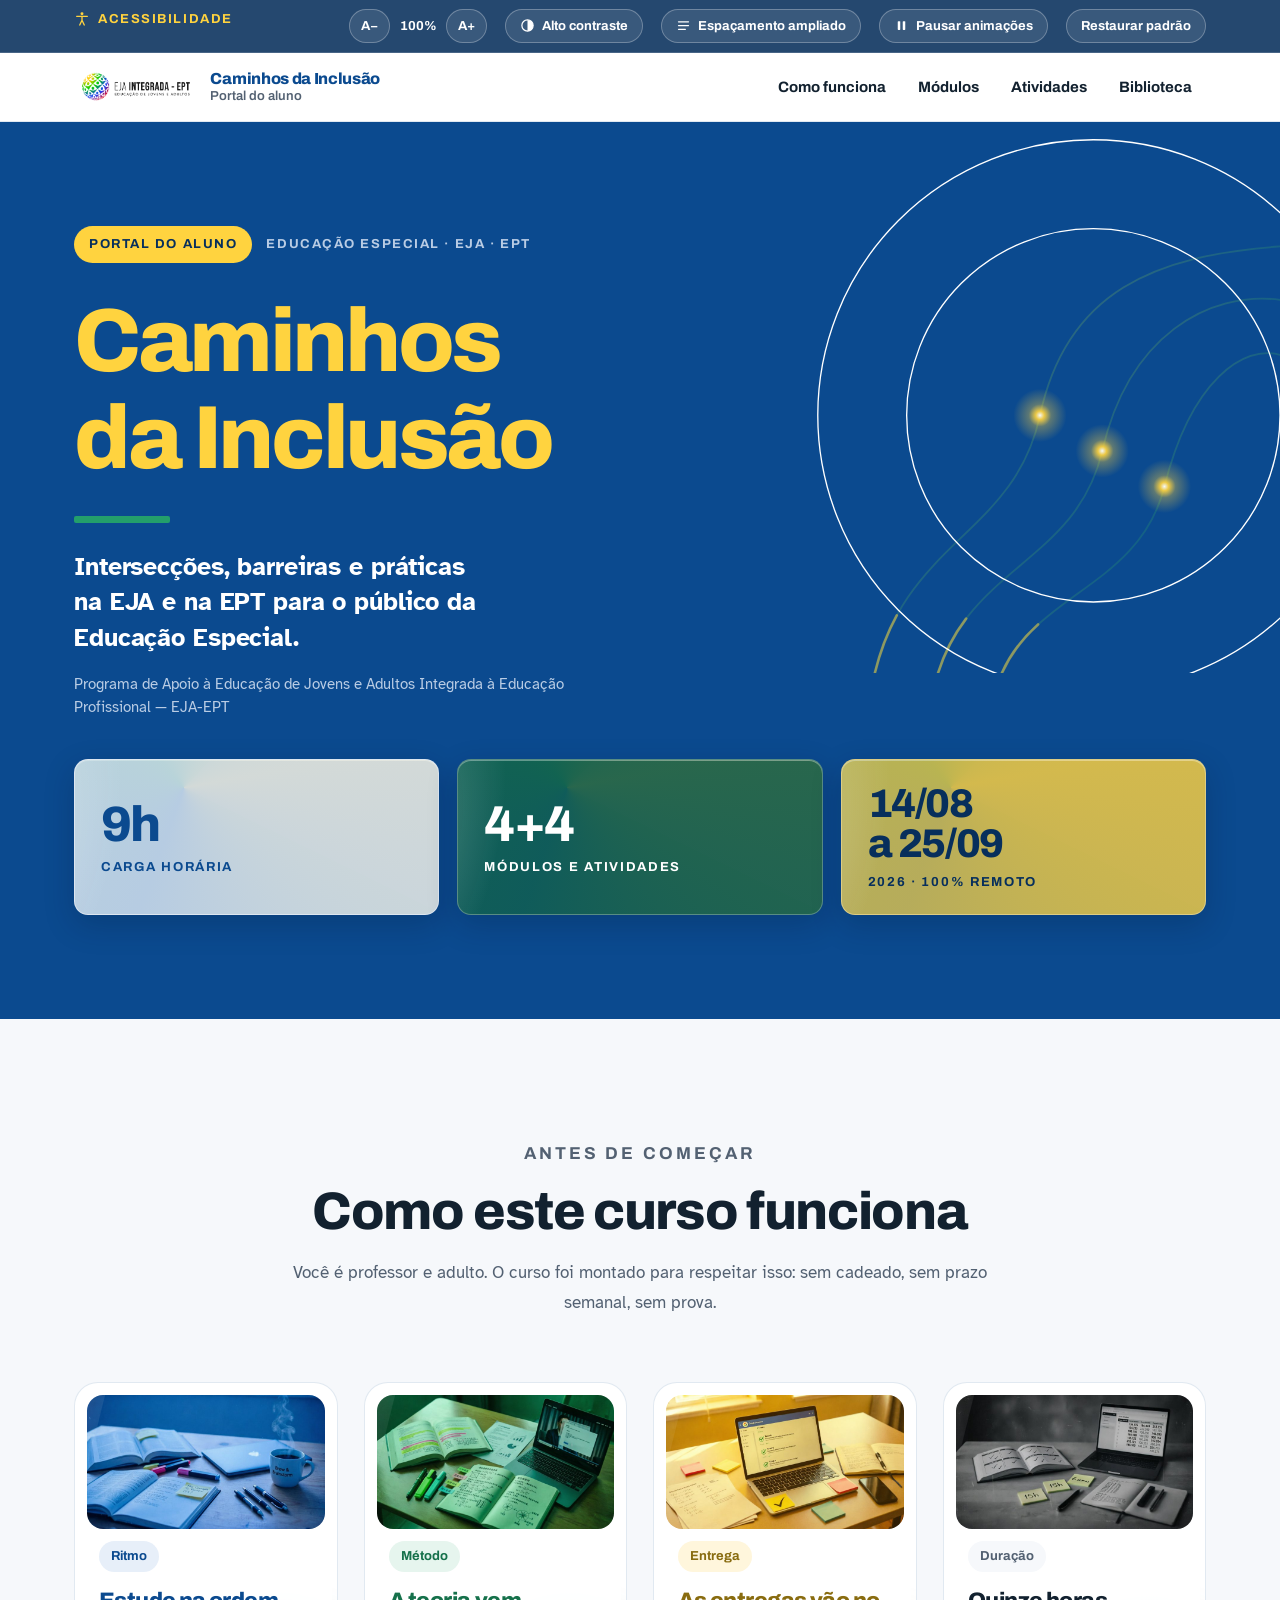
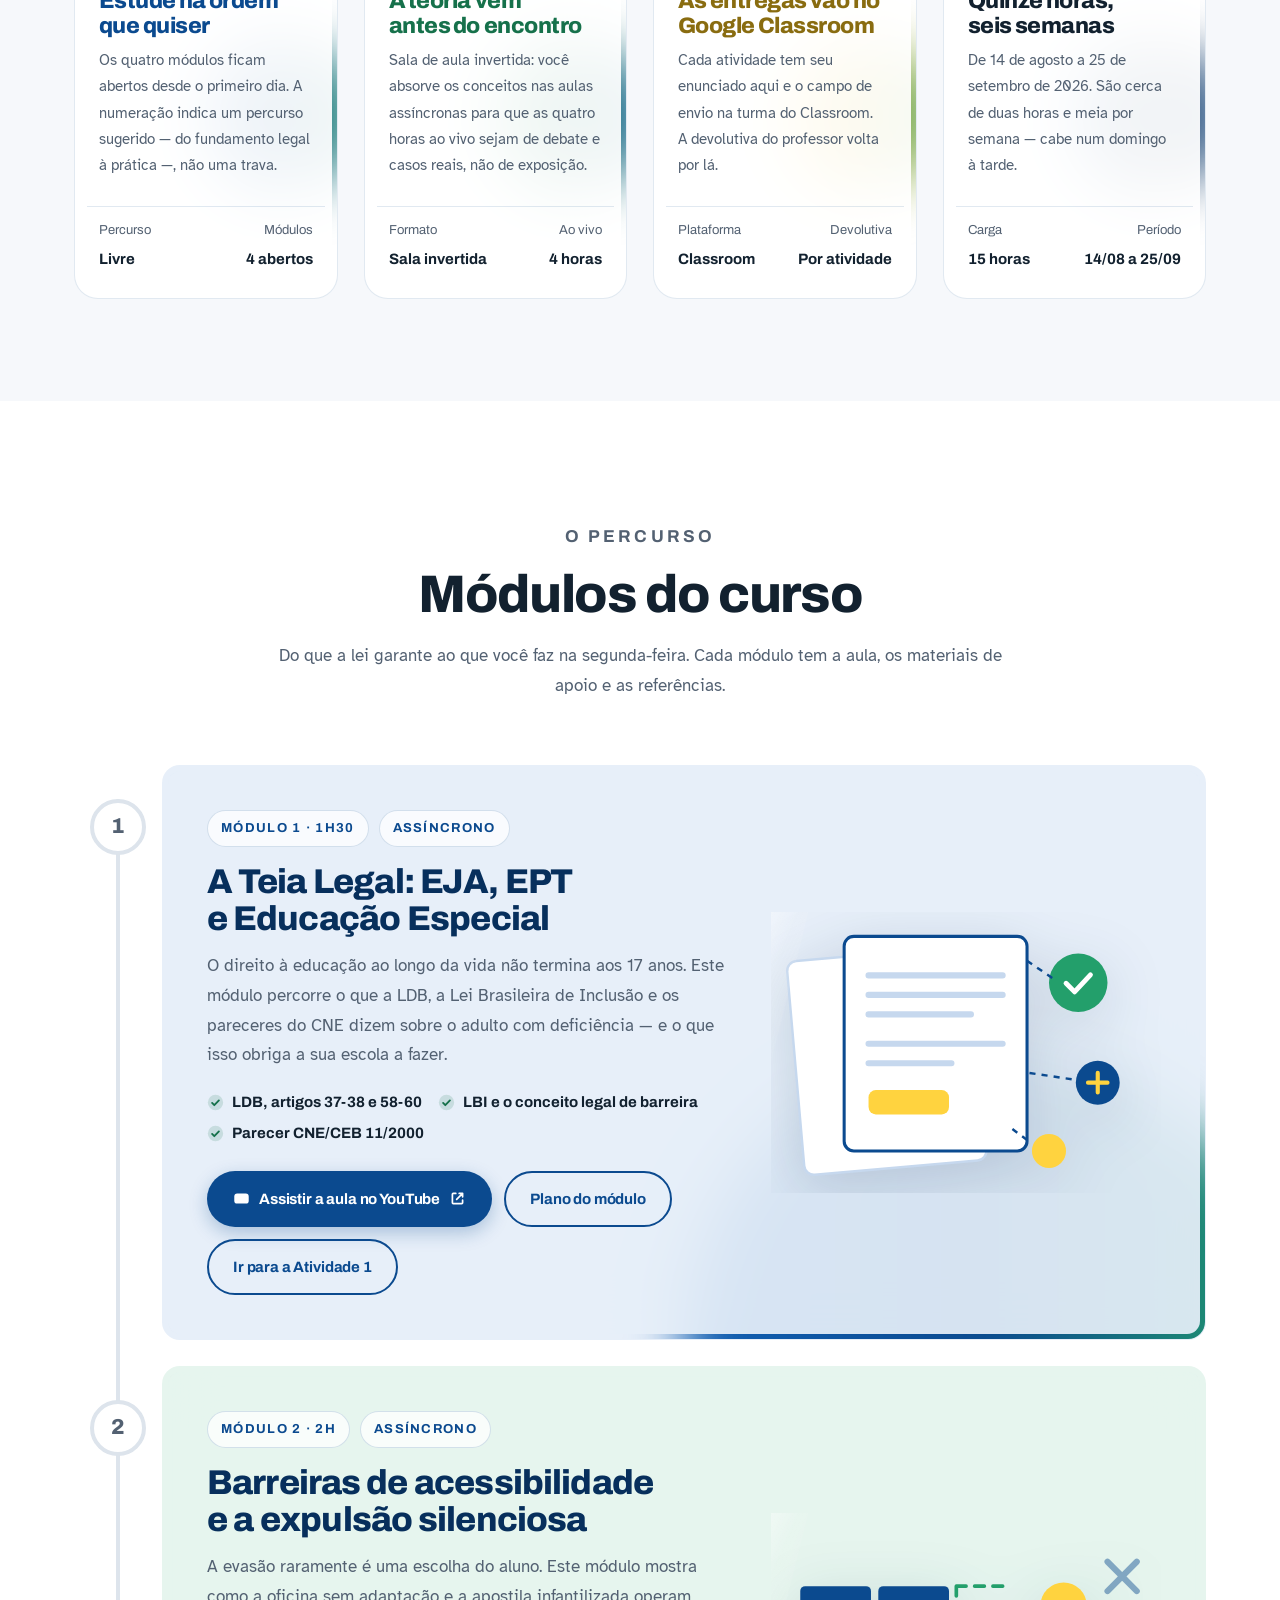
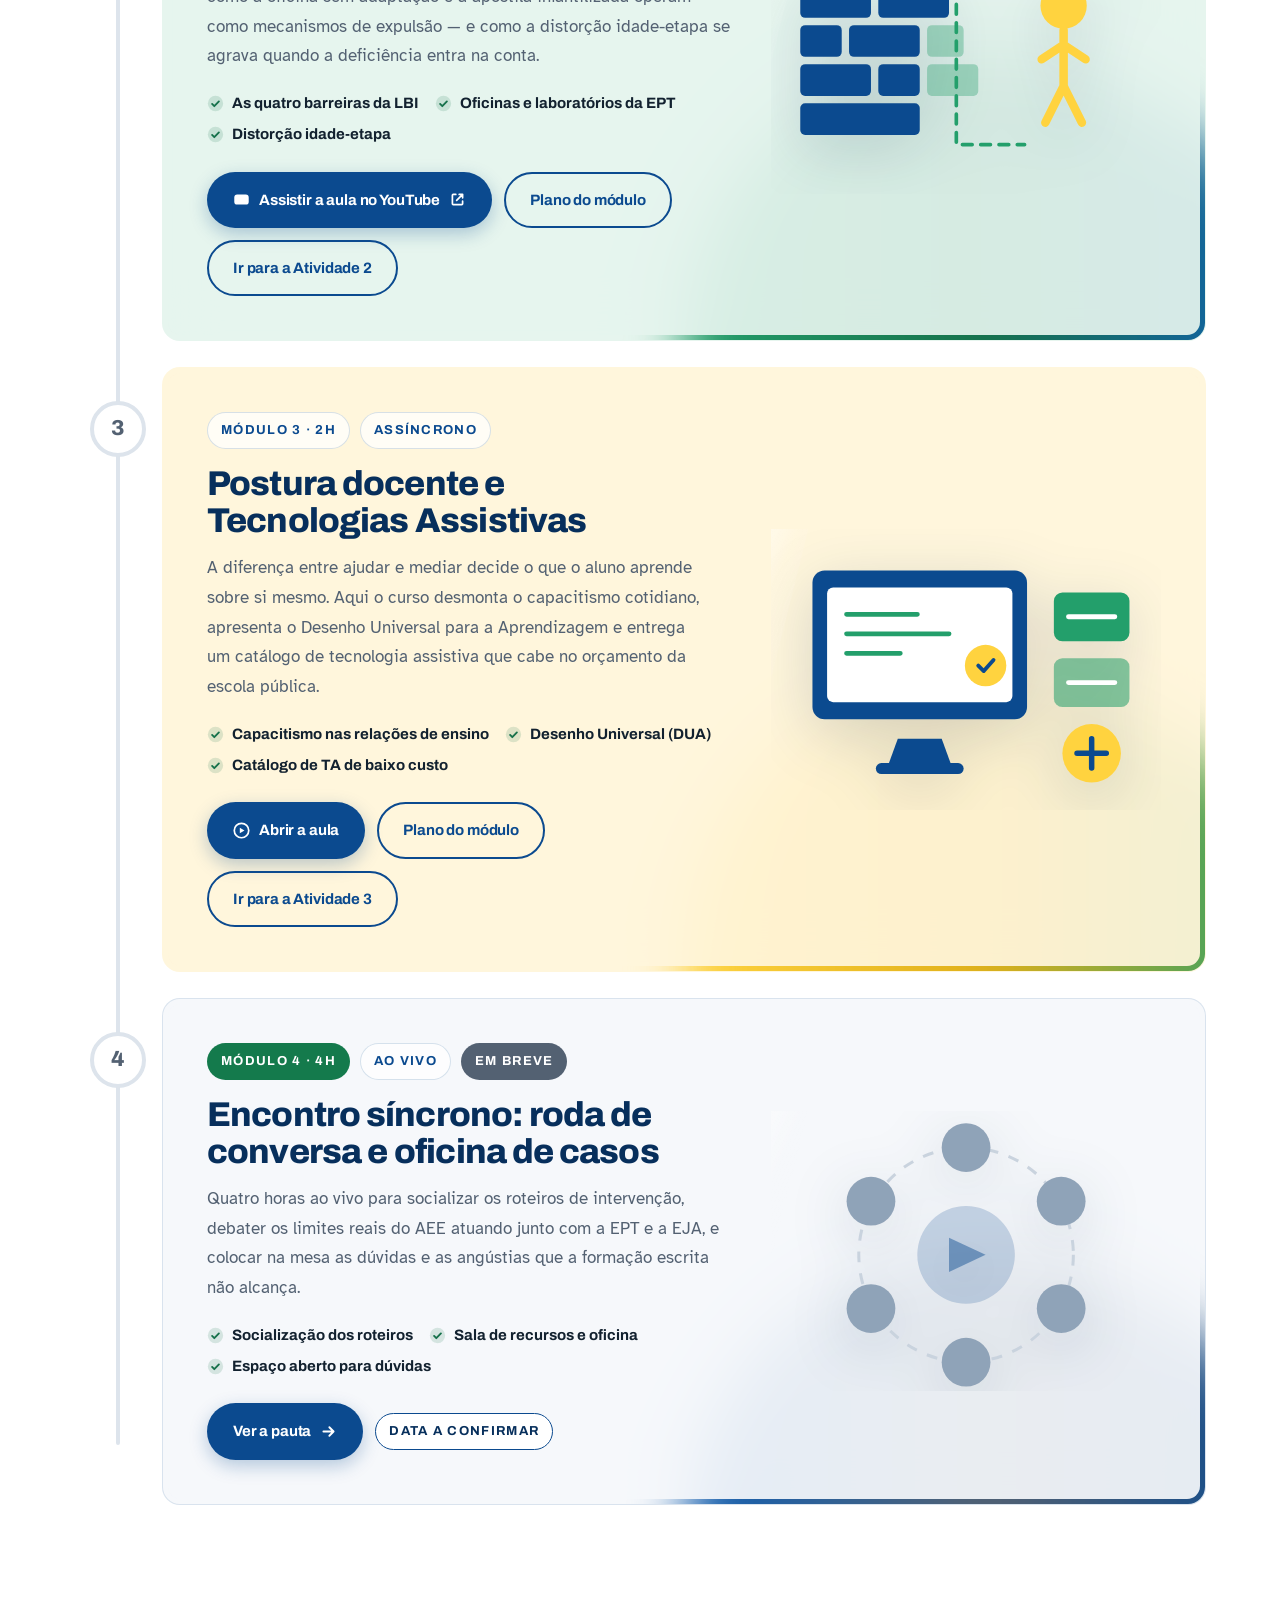
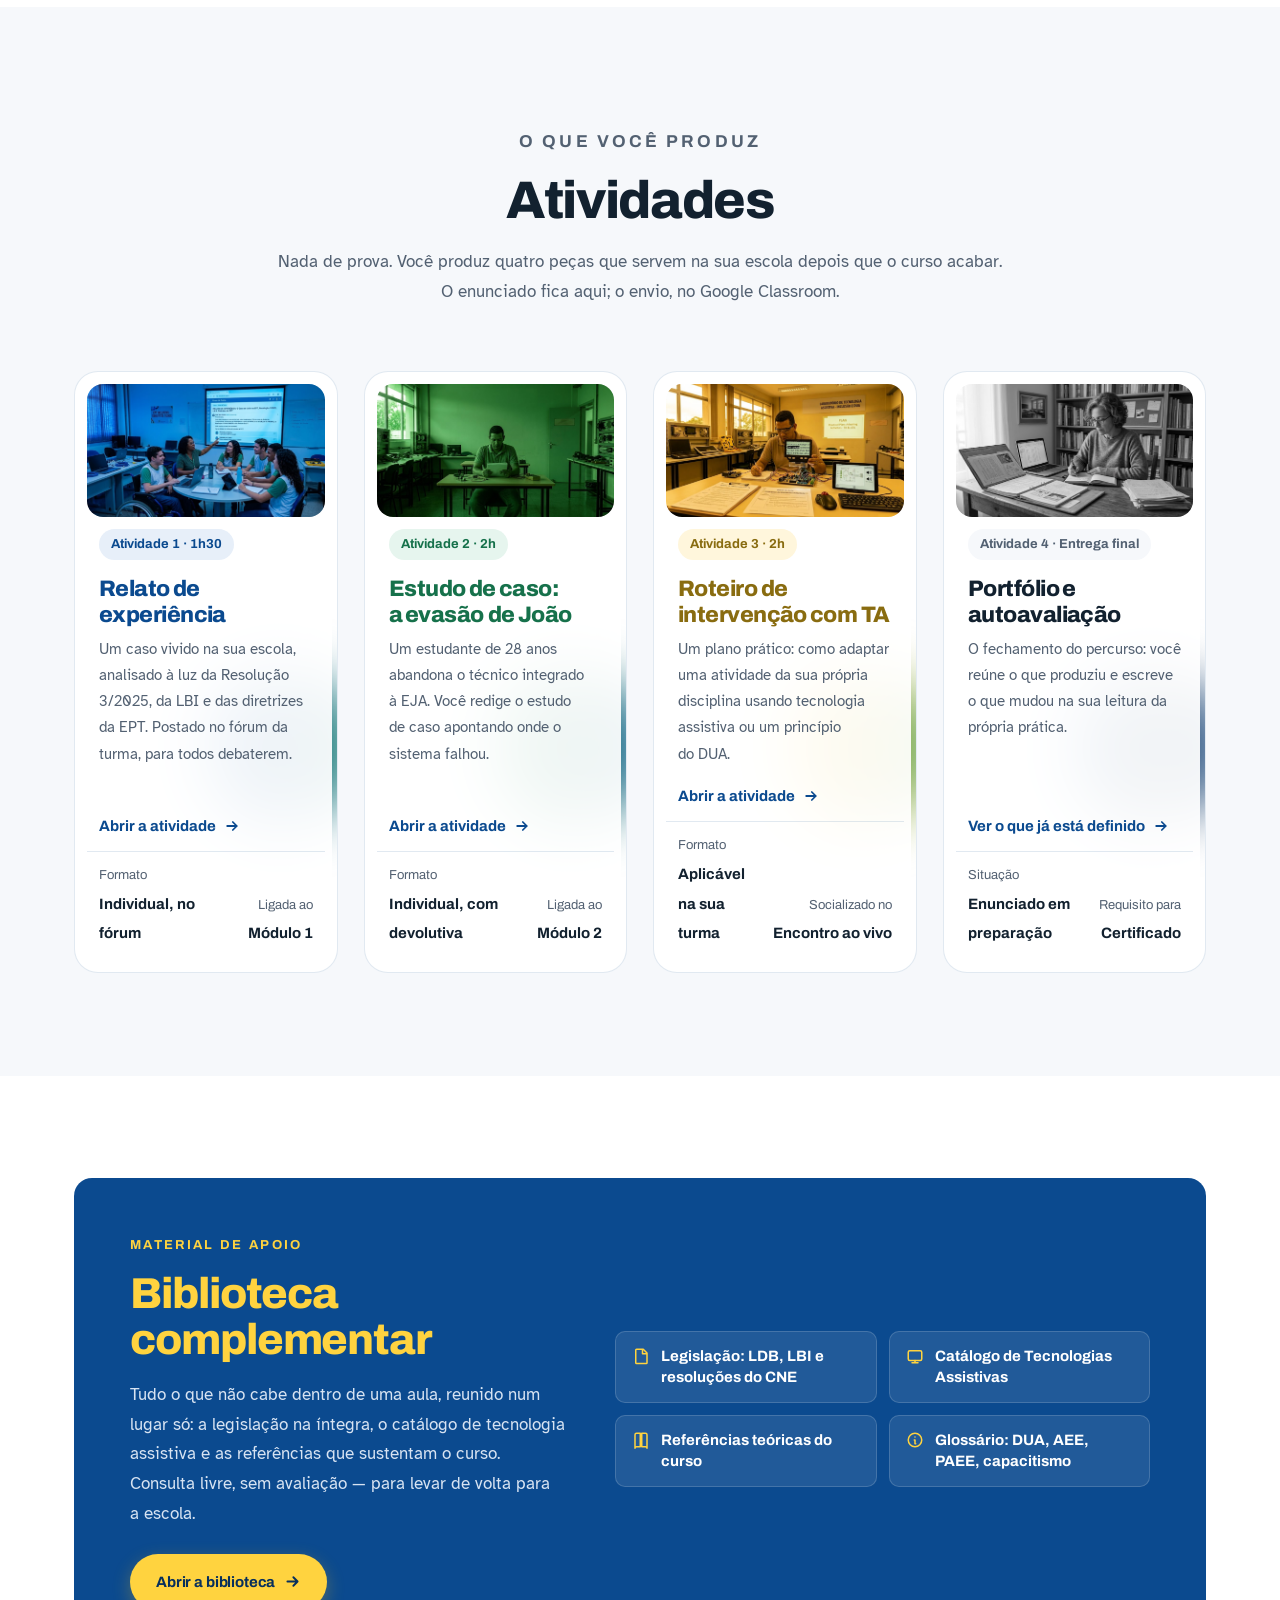
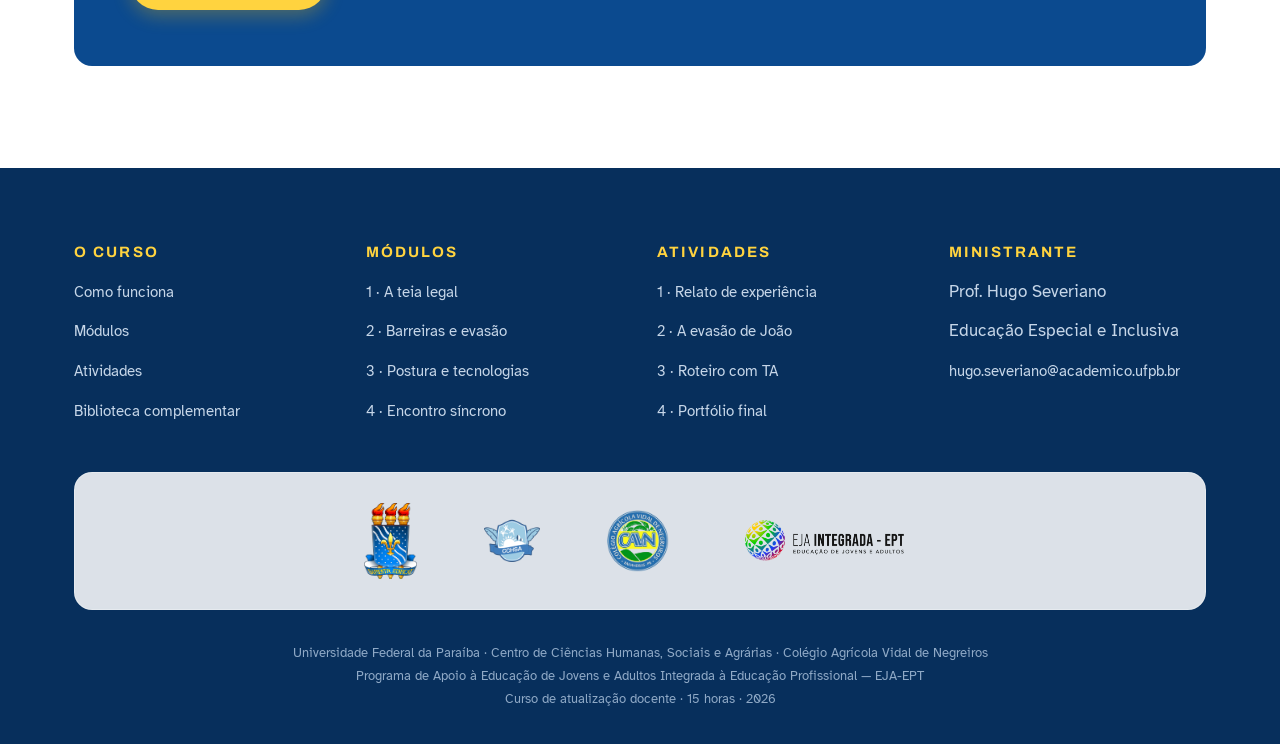
==== commit 09637ae6: "Cards no modelo de artigo, fotografias e vidro nos blocos do topo Cards das secoes Como funciona e A" ====
--- a/index.html
+++ b/index.html
@@ -8,7 +8,7 @@
 <link rel="preconnect" href="https://fonts.googleapis.com">
 <link rel="preconnect" href="https://fonts.gstatic.com" crossorigin>
 <link href="https://fonts.googleapis.com/css2?family=Archivo:wght@400;600;700;800&family=Atkinson+Hyperlegible:ital,wght@0,400;0,700;1,400&display=swap" rel="stylesheet">
-<link rel="stylesheet" href="assets/css/portal.css?v=26">
+<link rel="stylesheet" href="assets/css/portal.css?v=33">
 <link rel="icon" href="data:image/svg+xml,<svg xmlns='http://www.w3.org/2000/svg' viewBox='0 0 32 32'><rect width='32' height='32' rx='6' fill='%230B4A8F'/><path d='M7 23 Q16 23 16 16 T25 9' stroke='%23FFD33F' stroke-width='4' fill='none' stroke-linecap='round'/></svg>">
 </head>
 <body>
@@ -63,10 +63,10 @@
       <span class="topo__nome">Caminhos da Inclusão<span>Portal do aluno</span></span>
     </a>
     <nav class="nav" aria-label="Seções do portal">
+      <a href="#funcionamento">Como funciona</a>
       <a href="#modulos">Módulos</a>
       <a href="#atividades">Atividades</a>
       <a href="#biblioteca">Biblioteca</a>
-      <a href="#funcionamento">Como funciona</a>
     </nav>
   </div>
 </header>
@@ -109,9 +109,9 @@
   </svg>
 
   <div class="env">
-    <p class="hero__olho entrada entrada--1">
-      <b>Programa de Apoio à Educação de Jovens e Adultos<br>Integrada à Educação Profissional (EJA-EPT)</b>
-      <span>Educação Especial · EJA · EPT — Portal do aluno</span>
+    <p class="hero__etiqueta entrada entrada--1">
+      <span class="hero__selo">Portal do aluno</span>
+      <span class="hero__eixo">Educa&ccedil;&atilde;o Especial &middot; EJA &middot; EPT</span>
     </p>
 
     <h1 class="hero__titulo"><span>Caminhos</span><span>da Inclusão</span></h1>
@@ -119,6 +119,8 @@
     <div class="hero__regua" aria-hidden="true"></div>
 
     <p class="hero__sub entrada entrada--3">Intersecções, barreiras e práticas na EJA e na EPT para o público da Educação Especial.</p>
+
+    <p class="hero__programa entrada entrada--3">Programa de Apoio &agrave; Educa&ccedil;&atilde;o de Jovens e Adultos Integrada &agrave; Educa&ccedil;&atilde;o Profissional &mdash; EJA-EPT</p>
 
     <div class="blocos entrada entrada--4">
       <div class="bloco-num bloco-num--branco">
@@ -147,57 +149,63 @@
     </div>
 
     <div class="grade-atividades">
-      <article class="atividade revelar">
-        <div class="atividade__capa atividade__capa--azul">
-          <svg viewBox="0 0 64 64" fill="none" aria-hidden="true">
-            <rect x="8" y="12" width="32" height="40" rx="3" stroke="currentColor" stroke-width="3"/>
-            <path d="M16 24h16M16 32h16M16 40h10" stroke="currentColor" stroke-width="3" stroke-linecap="round"/>
-            <path d="M42 26l10 6-10 6" stroke="currentColor" stroke-width="3" stroke-linecap="round" stroke-linejoin="round"/>
-          </svg>
-        </div>
-        <div class="atividade__corpo">
+      <article class="atividade atividade--azul revelar">
+        <div class="atividade__capa">
+          <img src="assets/img/card-azul.jpg" alt="Mesa de estudo em tom azul, com livros abertos, canetas marca-texto e uma caneca de caf&eacute;" loading="lazy" width="807" height="450">
+        </div>
+        <div class="atividade__corpo">
+          <p class="atividade__meta"><span class="atividade__marca">Ritmo</span></p>
           <h3>Estude na ordem que quiser</h3>
-          <p>Os quatro módulos ficam abertos desde o primeiro dia. A numeração indica um percurso sugerido — do fundamento legal à prática —, não uma trava.</p>
-        </div>
-      </article>
-
-      <article class="atividade revelar" style="--atraso:.08s">
-        <div class="atividade__capa atividade__capa--verde">
-          <svg viewBox="0 0 64 64" fill="none" aria-hidden="true">
-            <path d="M32 10 12 20v14c0 12 8 18 20 20 12-2 20-8 20-20V20L32 10Z" stroke="currentColor" stroke-width="3" stroke-linejoin="round"/>
-            <path d="M24 32l6 6 12-12" stroke="currentColor" stroke-width="3" stroke-linecap="round" stroke-linejoin="round"/>
-          </svg>
-        </div>
-        <div class="atividade__corpo">
+          <p>Os quatro m&oacute;dulos ficam abertos desde o primeiro dia. A numera&ccedil;&atilde;o indica um percurso sugerido &mdash; do fundamento legal &agrave; pr&aacute;tica &mdash;, n&atilde;o uma trava.</p>
+        </div>
+        <div class="atividade__rodape">
+          <div><span class="rot">Percurso</span><span class="val">Livre</span></div>
+          <div><span class="rot">M&oacute;dulos</span><span class="val">4 abertos</span></div>
+        </div>
+      </article>
+
+      <article class="atividade atividade--verde revelar">
+        <div class="atividade__capa">
+          <img src="assets/img/card-verde.jpg" alt="Mesa de estudo em tom verde, com livros anotados e um notebook exibindo uma aula em v&iacute;deo" loading="lazy" width="807" height="450">
+        </div>
+        <div class="atividade__corpo">
+          <p class="atividade__meta"><span class="atividade__marca">M&eacute;todo</span></p>
           <h3>A teoria vem antes do encontro</h3>
-          <p>Sala de aula invertida: você absorve os conceitos nas aulas assíncronas para que as quatro horas ao vivo sejam de debate e casos reais, não de exposição.</p>
-        </div>
-      </article>
-
-      <article class="atividade revelar" style="--atraso:.16s">
-        <div class="atividade__capa atividade__capa--amarelo">
-          <svg viewBox="0 0 64 64" fill="none" aria-hidden="true">
-            <rect x="10" y="14" width="44" height="34" rx="4" stroke="currentColor" stroke-width="3"/>
-            <path d="M10 24h44" stroke="currentColor" stroke-width="3"/>
-            <path d="M24 36l6 6 12-12" stroke="currentColor" stroke-width="3" stroke-linecap="round" stroke-linejoin="round"/>
-          </svg>
-        </div>
-        <div class="atividade__corpo">
-          <h3>As entregas vão no Google Classroom</h3>
-          <p>Cada atividade tem seu enunciado aqui e o campo de envio na turma do Classroom. A devolutiva do professor volta por lá.</p>
-        </div>
-      </article>
-
-      <article class="atividade revelar" style="--atraso:.24s">
-        <div class="atividade__capa atividade__capa--neutro">
-          <svg viewBox="0 0 64 64" fill="none" aria-hidden="true">
-            <circle cx="32" cy="32" r="22" stroke="currentColor" stroke-width="3"/>
-            <path d="M32 20v13l9 5" stroke="currentColor" stroke-width="3" stroke-linecap="round" stroke-linejoin="round"/>
-          </svg>
-        </div>
-        <div class="atividade__corpo">
+          <p>Sala de aula invertida: voc&ecirc; absorve os conceitos nas aulas ass&iacute;ncronas para que as quatro horas ao vivo sejam de debate e casos reais, n&atilde;o de exposi&ccedil;&atilde;o.</p>
+        </div>
+        <div class="atividade__rodape">
+          <div><span class="rot">Formato</span><span class="val">Sala invertida</span></div>
+          <div><span class="rot">Ao vivo</span><span class="val">4 horas</span></div>
+        </div>
+      </article>
+
+      <article class="atividade atividade--amarelo revelar">
+        <div class="atividade__capa">
+          <img src="assets/img/card-amarelo.jpg" alt="Mesa de estudo em tom amarelo, com um notebook exibindo o Google Classroom e atividades marcadas como entregues" loading="lazy" width="807" height="450">
+        </div>
+        <div class="atividade__corpo">
+          <p class="atividade__meta"><span class="atividade__marca">Entrega</span></p>
+          <h3>As entregas v&atilde;o no Google Classroom</h3>
+          <p>Cada atividade tem seu enunciado aqui e o campo de envio na turma do Classroom. A devolutiva do professor volta por l&aacute;.</p>
+        </div>
+        <div class="atividade__rodape">
+          <div><span class="rot">Plataforma</span><span class="val">Classroom</span></div>
+          <div><span class="rot">Devolutiva</span><span class="val">Por atividade</span></div>
+        </div>
+      </article>
+
+      <article class="atividade atividade--neutro revelar">
+        <div class="atividade__capa">
+          <img src="assets/img/card-cinza.jpg" alt="Mesa de estudo em preto e branco, com agenda, notebook e lembretes escritos quinze horas e seis semanas" loading="lazy" width="807" height="450">
+        </div>
+        <div class="atividade__corpo">
+          <p class="atividade__meta"><span class="atividade__marca">Dura&ccedil;&atilde;o</span></p>
           <h3>Quinze horas, seis semanas</h3>
-          <p>De 14 de agosto a 25 de setembro de 2026. São cerca de duas horas e meia por semana — cabe num domingo à tarde.</p>
+          <p>De 14 de agosto a 25 de setembro de 2026. S&atilde;o cerca de duas horas e meia por semana &mdash; cabe num domingo &agrave; tarde.</p>
+        </div>
+        <div class="atividade__rodape">
+          <div><span class="rot">Carga</span><span class="val">15 horas</span></div>
+          <div><span class="rot">Per&iacute;odo</span><span class="val">14/08 a 25/09</span></div>
         </div>
       </article>
     </div>
@@ -394,85 +402,67 @@
     </div>
 
     <div class="grade-atividades">
-      <article class="atividade revelar">
+      <article class="atividade atividade--azul revelar">
         <div class="atividade__capa atividade__capa--azul">
-          <svg viewBox="0 0 64 64" fill="none" aria-hidden="true">
-            <path d="M6 14a4 4 0 0 1 4-4h30a4 4 0 0 1 4 4v18a4 4 0 0 1-4 4H20l-9 8v-8h-1a4 4 0 0 1-4-4V14Z" stroke="currentColor" stroke-width="3" stroke-linejoin="round"/>
-            <path d="M15 20h20M15 28h13" stroke="currentColor" stroke-width="3" stroke-linecap="round"/>
-            <path d="M50 26h4a4 4 0 0 1 4 4v12a4 4 0 0 1-4 4h-1v6l-7-6H36" stroke="currentColor" stroke-width="3" stroke-linejoin="round"/>
-          </svg>
-        </div>
-        <div class="atividade__corpo">
-          <p class="atividade__num">Atividade 1 · 1h30</p>
-          <h3>Relato de experiência</h3>
-          <p>Um caso vivido na sua escola, analisado à luz da Resolução 3/2025, da LBI e das diretrizes da EPT. Postado no fórum da turma, para todos debaterem.</p>
-          <ul class="atividade__pes">
-            <li><svg viewBox="0 0 20 20" fill="none" aria-hidden="true"><path d="M4 10.5l4 4 8-9" stroke="currentColor" stroke-width="2.4" stroke-linecap="round" stroke-linejoin="round"/></svg>Individual, postado no fórum</li>
-            <li><svg viewBox="0 0 20 20" fill="none" aria-hidden="true"><path d="M4 10.5l4 4 8-9" stroke="currentColor" stroke-width="2.4" stroke-linecap="round" stroke-linejoin="round"/></svg>Ligado ao Módulo 1</li>
-          </ul>
+          <img src="assets/img/atv-azul.jpg" alt="Professora aponta para uma tela que exibe o f&oacute;rum da turma com um relato de experi&ecirc;ncia; seis estudantes da EPT acompanham em volta de uma mesa redonda, um deles cadeirante" loading="lazy" width="1024" height="559">
+        </div>
+        <div class="atividade__corpo">
+          <p class="atividade__meta"><span class="atividade__marca">Atividade 1 &middot; 1h30</span></p>
+          <h3>Relato de experi&ecirc;ncia</h3>
+          <p>Um caso vivido na sua escola, analisado &agrave; luz da Resolu&ccedil;&atilde;o 3/2025, da LBI e das diretrizes da EPT. Postado no f&oacute;rum da turma, para todos debaterem.</p>
           <a class="link-seta" href="modulos/atividade-1.html">Abrir a atividade<svg viewBox="0 0 20 20" fill="none" aria-hidden="true"><path d="M4 10h12m0 0-5-5m5 5-5 5" stroke="currentColor" stroke-width="2.2" stroke-linecap="round" stroke-linejoin="round"/></svg></a>
         </div>
-      </article>
-
-      <article class="atividade revelar" style="--atraso:.08s">
+        <div class="atividade__rodape">
+          <div><span class="rot">Formato</span><span class="val">Individual, no f&oacute;rum</span></div>
+          <div><span class="rot">Ligada ao</span><span class="val">M&oacute;dulo 1</span></div>
+        </div>
+      </article>
+
+      <article class="atividade atividade--verde revelar">
         <div class="atividade__capa atividade__capa--verde">
-          <svg viewBox="0 0 64 64" fill="none" aria-hidden="true">
-            <rect x="12" y="8" width="34" height="44" rx="4" stroke="currentColor" stroke-width="3"/>
-            <path d="M20 20h18M20 28h18M20 36h10" stroke="currentColor" stroke-width="3" stroke-linecap="round"/>
-            <circle cx="44" cy="42" r="11" fill="#fff" stroke="currentColor" stroke-width="3"/>
-            <path d="M52 50l6 6" stroke="currentColor" stroke-width="3.4" stroke-linecap="round"/>
-          </svg>
-        </div>
-        <div class="atividade__corpo">
-          <p class="atividade__num">Atividade 2 · 2h</p>
-          <h3>Estudo de caso: a evasão de João</h3>
-          <p>Um estudante de 28 anos abandona o técnico integrado à EJA. Você redige o estudo de caso apontando onde o sistema falhou.</p>
-          <ul class="atividade__pes">
-            <li><svg viewBox="0 0 20 20" fill="none" aria-hidden="true"><path d="M4 10.5l4 4 8-9" stroke="currentColor" stroke-width="2.4" stroke-linecap="round" stroke-linejoin="round"/></svg>Individual, com devolutiva</li>
-            <li><svg viewBox="0 0 20 20" fill="none" aria-hidden="true"><path d="M4 10.5l4 4 8-9" stroke="currentColor" stroke-width="2.4" stroke-linecap="round" stroke-linejoin="round"/></svg>Ligada ao Módulo 2</li>
-          </ul>
+          <img src="assets/img/atv-verde.jpg" alt="Estudante sozinho numa bancada de laborat&oacute;rio vazio, lendo um caderno, com as demais mesas desocupadas ao fundo" loading="lazy" width="1024" height="559">
+        </div>
+        <div class="atividade__corpo">
+          <p class="atividade__meta"><span class="atividade__marca">Atividade 2 &middot; 2h</span></p>
+          <h3>Estudo de caso: a evas&atilde;o de Jo&atilde;o</h3>
+          <p>Um estudante de 28 anos abandona o t&eacute;cnico integrado &agrave; EJA. Voc&ecirc; redige o estudo de caso apontando onde o sistema falhou.</p>
           <a class="link-seta" href="modulos/atividade-2.html">Abrir a atividade<svg viewBox="0 0 20 20" fill="none" aria-hidden="true"><path d="M4 10h12m0 0-5-5m5 5-5 5" stroke="currentColor" stroke-width="2.2" stroke-linecap="round" stroke-linejoin="round"/></svg></a>
         </div>
-      </article>
-
-      <article class="atividade revelar" style="--atraso:.16s">
+        <div class="atividade__rodape">
+          <div><span class="rot">Formato</span><span class="val">Individual, com devolutiva</span></div>
+          <div><span class="rot">Ligada ao</span><span class="val">M&oacute;dulo 2</span></div>
+        </div>
+      </article>
+
+      <article class="atividade atividade--amarelo revelar">
         <div class="atividade__capa atividade__capa--amarelo">
-          <svg viewBox="0 0 64 64" fill="none" aria-hidden="true">
-            <rect x="14" y="12" width="36" height="42" rx="4" stroke="currentColor" stroke-width="3"/>
-            <rect x="25" y="6" width="14" height="10" rx="3" stroke="currentColor" stroke-width="3" fill="#fff"/>
-            <path d="M22 30h12M22 40h20" stroke="currentColor" stroke-width="3" stroke-linecap="round"/>
-            <circle cx="43" cy="28" r="7" stroke="currentColor" stroke-width="3"/>
-            <path d="M43 21v-3M43 38v-3M50 28h3M33 28h3" stroke="currentColor" stroke-width="2.6" stroke-linecap="round"/>
-          </svg>
-        </div>
-        <div class="atividade__corpo">
-          <p class="atividade__num">Atividade 3 · 2h</p>
-          <h3>Roteiro de intervenção com TA</h3>
-          <p>Um plano prático: como adaptar uma atividade da sua própria disciplina usando tecnologia assistiva ou um princípio do DUA.</p>
-          <ul class="atividade__pes">
-            <li><svg viewBox="0 0 20 20" fill="none" aria-hidden="true"><path d="M4 10.5l4 4 8-9" stroke="currentColor" stroke-width="2.4" stroke-linecap="round" stroke-linejoin="round"/></svg>Aplicável na sua turma real</li>
-            <li><svg viewBox="0 0 20 20" fill="none" aria-hidden="true"><path d="M4 10.5l4 4 8-9" stroke="currentColor" stroke-width="2.4" stroke-linecap="round" stroke-linejoin="round"/></svg>Socializado no encontro ao vivo</li>
-          </ul>
+          <img src="assets/img/atv-amarelo.jpg" alt="Professor no Laborat&oacute;rio de Tecnologia Assistiva usa um ampliador de tela sobre um circuito eletr&ocirc;nico, ao lado de um tablet e de um roteiro de interven&ccedil;&atilde;o impresso" loading="lazy" width="1024" height="559">
+        </div>
+        <div class="atividade__corpo">
+          <p class="atividade__meta"><span class="atividade__marca">Atividade 3 &middot; 2h</span></p>
+          <h3>Roteiro de interven&ccedil;&atilde;o com TA</h3>
+          <p>Um plano pr&aacute;tico: como adaptar uma atividade da sua pr&oacute;pria disciplina usando tecnologia assistiva ou um princ&iacute;pio do DUA.</p>
           <a class="link-seta" href="modulos/atividade-3.html">Abrir a atividade<svg viewBox="0 0 20 20" fill="none" aria-hidden="true"><path d="M4 10h12m0 0-5-5m5 5-5 5" stroke="currentColor" stroke-width="2.2" stroke-linecap="round" stroke-linejoin="round"/></svg></a>
         </div>
-      </article>
-
-      <article class="atividade revelar" style="--atraso:.24s">
+        <div class="atividade__rodape">
+          <div><span class="rot">Formato</span><span class="val">Aplic&aacute;vel na sua turma</span></div>
+          <div><span class="rot">Socializado no</span><span class="val">Encontro ao vivo</span></div>
+        </div>
+      </article>
+
+      <article class="atividade atividade--neutro revelar">
         <div class="atividade__capa atividade__capa--neutro">
-          <svg viewBox="0 0 64 64" fill="none" aria-hidden="true">
-            <path d="M8 18a4 4 0 0 1 4-4h13l6 7h21a4 4 0 0 1 4 4v25a4 4 0 0 1-4 4H12a4 4 0 0 1-4-4V18Z" stroke="currentColor" stroke-width="3" stroke-linejoin="round"/>
-            <path d="M32 30l3.1 6.3 7 1-5 4.9 1.2 6.9-6.3-3.3-6.3 3.3 1.2-6.9-5-4.9 7-1L32 30Z" stroke="currentColor" stroke-width="2.6" stroke-linejoin="round"/>
-          </svg>
-        </div>
-        <div class="atividade__corpo">
-          <p class="atividade__num">Atividade 4 · Entrega final</p>
-          <h3>Portfólio e autoavaliação</h3>
-          <p>O fechamento do percurso: você reúne o que produziu e escreve o que mudou na sua leitura da própria prática.</p>
-          <ul class="atividade__pes">
-            <li><svg viewBox="0 0 20 20" fill="none" aria-hidden="true"><path d="M4 10.5l4 4 8-9" stroke="currentColor" stroke-width="2.4" stroke-linecap="round" stroke-linejoin="round"/></svg>Enunciado em preparação</li>
-            <li><svg viewBox="0 0 20 20" fill="none" aria-hidden="true"><path d="M4 10.5l4 4 8-9" stroke="currentColor" stroke-width="2.4" stroke-linecap="round" stroke-linejoin="round"/></svg>Requisito para o certificado</li>
-          </ul>
-          <a class="link-seta" href="modulos/atividade-4.html">Ver o que já está definido<svg viewBox="0 0 20 20" fill="none" aria-hidden="true"><path d="M4 10h12m0 0-5-5m5 5-5 5" stroke="currentColor" stroke-width="2.2" stroke-linecap="round" stroke-linejoin="round"/></svg></a>
+          <img src="assets/img/atv-cinza.jpg" alt="Professora escreve num caderno &agrave; mesa, entre um suporte de leitura, um notebook e pilhas de trabalhos corrigidos" loading="lazy" width="1024" height="559">
+        </div>
+        <div class="atividade__corpo">
+          <p class="atividade__meta"><span class="atividade__marca">Atividade 4 &middot; Entrega final</span></p>
+          <h3>Portf&oacute;lio e autoavalia&ccedil;&atilde;o</h3>
+          <p>O fechamento do percurso: voc&ecirc; re&uacute;ne o que produziu e escreve o que mudou na sua leitura da pr&oacute;pria pr&aacute;tica.</p>
+          <a class="link-seta" href="modulos/atividade-4.html">Ver o que j&aacute; est&aacute; definido<svg viewBox="0 0 20 20" fill="none" aria-hidden="true"><path d="M4 10h12m0 0-5-5m5 5-5 5" stroke="currentColor" stroke-width="2.2" stroke-linecap="round" stroke-linejoin="round"/></svg></a>
+        </div>
+        <div class="atividade__rodape">
+          <div><span class="rot">Situa&ccedil;&atilde;o</span><span class="val">Enunciado em prepara&ccedil;&atilde;o</span></div>
+          <div><span class="rot">Requisito para</span><span class="val">Certificado</span></div>
         </div>
       </article>
     </div>
@@ -572,6 +562,6 @@
 <script>new window.VLibras.Widget('https://vlibras.gov.br/app');</script>
 -->
 
-<script src="assets/js/portal.js?v=26"></script>
+<script src="assets/js/portal.js?v=33"></script>
 </body>
 </html>
--- a/assets/css/portal.css
+++ b/assets/css/portal.css
@@ -16,12 +16,14 @@
 
   --amarelo:     #FFD33F;
   --amarelo-600: #E0B01A;
+  --amarelo-texto: #896C10;  /* 4.98:1 sobre branco e 4.62:1 sobre o creme da pílula */
   --amarelo-100: #FFF6DC;
 
   --verde:       #239F6B;   /* verde do card — só grafismos sem texto em cima */
   --verde-bloco: #1D865A;   /* 4.56:1 com branco — mesma matiz, 6% mais escuro */
   --verde-texto: #16714B;   /* 6.00:1 sobre branco */
   --verde-btn:   #147A4C;   /* 5.36:1 com texto branco */
+  --verde-vidro: #125F3E;   /* base do bloco de vidro: aguenta lanterna a 22% com texto branco */
   --verde-100:   #E6F5EE;
 
   --tinta:       #12212F;
@@ -618,19 +620,47 @@
 [data-contraste="alto"] .hero__grafismo { display: none; }
 .hero .env { position: relative; z-index: 1; }
 
-.hero__olho {
+/* Etiqueta do hero: uma linha só, em vez das cinco de caixa-alta espaçada
+   que competiam com o título e partiam no meio das frases. O selo carrega
+   a identidade da página; o eixo, as três siglas do curso. */
+.hero__etiqueta {
+  display: flex;
+  flex-wrap: wrap;
+  align-items: center;
+  gap: 10px 14px;
+  margin: 0 0 30px;
+}
+.hero__selo {
+  display: inline-flex;
+  align-items: center;
+  background: var(--amarelo);
+  color: var(--azul-900);
   font-family: var(--display);
   font-size: var(--t-mini);
   font-weight: 700;
   text-transform: uppercase;
-  letter-spacing: .18em;
-  color: var(--amarelo);
-  margin: 0 0 20px;
-  max-width: 46ch;
-  line-height: 1.6;
-}
-.hero__olho b { display: block; font-weight: 700; }
-.hero__olho span { display: block; color: #B9CCE4; letter-spacing: .14em; margin-top: 6px; }
+  letter-spacing: .12em;
+  padding: 7px 15px;
+  border-radius: 999px;
+}
+.hero__eixo {
+  font-family: var(--display);
+  font-size: var(--t-mini);
+  font-weight: 700;
+  text-transform: uppercase;
+  letter-spacing: .12em;
+  color: #B9CCE4;
+}
+
+/* O nome do programa desce para depois do subtítulo, em caixa normal:
+   é informação institucional, não manchete. */
+.hero__programa {
+  font-size: var(--t-peq);
+  line-height: 1.55;
+  color: #B9CCE4;
+  max-width: 52ch;
+  margin: 0 0 40px;
+}
 
 .hero h1 {
   font-size: clamp(2.9rem, 8.2vw, 5.6rem);
@@ -653,24 +683,76 @@
   font-size: clamp(1.1rem, 2.1vw, 1.55rem);
   font-weight: 700;
   line-height: 1.42;
-  max-width: 30ch;
-  margin: 0 0 44px;
+  max-width: 32ch;
+  margin: 0 0 18px;
   color: #fff;
   font-family: var(--corpo);
   letter-spacing: -.005em;
 }
 
-/* Blocos de dados — mesmo tratamento gráfico do card impresso */
+/* ---- Blocos de dados: vidro sob a luz de uma lanterna --------------------
+   Três camadas: o vidro translúcido com desfoque, uma iridescência em
+   gradiente cônico com as três matizes do projeto, e um foco de luz que
+   atravessa devagar. Opacidades escolhidas por medição: empilhadas, o pior
+   caso é o texto branco do bloco verde em 4.79:1. Por isso o verde do vidro
+   é #125F3E e não o #239F6B do card — precisava de margem para a lanterna. */
 .blocos { display: flex; flex-wrap: wrap; gap: 18px; }
+
 .bloco-num {
+  position: relative;
+  isolation: isolate;
+  overflow: hidden;
   flex: 1 1 190px;
-  padding: 22px 26px 20px;
-  border-radius: 4px;
-  min-height: 118px;
+  padding: 24px 26px 22px;
+  border-radius: 14px;
+  min-height: 122px;
   display: flex;
   flex-direction: column;
   justify-content: center;
-}
+  backdrop-filter: blur(14px);
+  border: 1px solid rgba(255, 255, 255, .30);
+  box-shadow: inset 0 1px 0 rgba(255, 255, 255, .38),
+              0 10px 30px rgba(4, 24, 48, .22);
+}
+
+/* Iridescência: as matizes do projeto em alpha baixo, sem cor nova. */
+.bloco-num::before {
+  content: "";
+  position: absolute;
+  inset: 0;
+  background: conic-gradient(from 200deg at 30% 18%,
+    rgba(17, 96, 180, .12),
+    rgba(35, 159, 107, .12),
+    rgba(255, 211, 63, .10),
+    rgba(17, 96, 180, .12));
+  pointer-events: none;
+  z-index: -1;
+}
+
+/* A lanterna: um foco que varre o vidro. */
+.bloco-num::after {
+  content: "";
+  position: absolute;
+  top: -70%;
+  bottom: -70%;
+  left: -35%;
+  width: 46%;
+  background: radial-gradient(ellipse at center,
+    rgba(255, 255, 255, .22) 0%,
+    rgba(255, 255, 255, .08) 45%,
+    rgba(255, 255, 255, 0) 72%);
+  transform: rotate(12deg);
+  animation: lanterna var(--lanterna, 9s) var(--ease-mov) infinite;
+  pointer-events: none;
+  z-index: -1;
+}
+@keyframes lanterna {
+  0%   { transform: rotate(12deg) translateX(-70%); }
+  100% { transform: rotate(12deg) translateX(330%); }
+}
+
+.bloco-num strong, .bloco-num em { position: relative; z-index: 1; }
+
 .bloco-num strong {
   display: block;
   font-family: var(--display);
@@ -690,12 +772,20 @@
   margin-top: 9px;
   line-height: 1.4;
 }
-.bloco-num--branco { background: #fff; color: var(--azul); }
-/* Este bloco carrega texto pequeno em branco: o verde do card daria 3.36:1. */
-.bloco-num--verde  { background: var(--verde-bloco); color: #fff; }
+
+.bloco-num--branco  { background: rgba(255, 255, 255, .80); color: var(--azul); --lanterna: 9s; }
+.bloco-num--verde   { background: rgba(18, 95, 62, .80);    color: #fff;        --lanterna: 11s; }
+.bloco-num--amarelo { background: rgba(255, 211, 63, .80);  color: var(--azul-900); --lanterna: 13s; }
 .bloco-num--verde strong, .bloco-num--verde em { color: #fff; }
-.bloco-num--amarelo { background: var(--amarelo); color: var(--azul-900); }
 .bloco-num--amarelo strong { font-size: clamp(1.7rem, 3.4vw, 2.5rem); }
+
+@media (prefers-reduced-motion: reduce) { .bloco-num::after { animation: none; } }
+html[data-movimento="pausado"] .bloco-num::after { animation: none; }
+
+/* Alto contraste: nada de vidro. Fundo preto e contorno amarelo. */
+[data-contraste="alto"] .bloco-num::before,
+[data-contraste="alto"] .bloco-num::after { display: none; }
+[data-contraste="alto"] .bloco-num { backdrop-filter: none; box-shadow: none; }
 
 /* ------------------------------------------------------- 7. Seções gerais */
 .secao { padding-block: clamp(64px, 8vw, 108px); }
@@ -880,7 +970,7 @@
   position: relative;
   overflow: hidden;
 }
-.atividade__capa svg { width: 74px; height: 74px; position: relative; z-index: 1; }
+.atividade__capa svg { width: 64px; height: 64px; position: relative; z-index: 1; }
 .atividade__capa--azul    { background: var(--azul-100); color: var(--azul); }
 .atividade__capa--verde   { background: var(--verde-100); color: var(--verde-texto); }
 .atividade__capa--amarelo { background: var(--amarelo-100); color: var(--amarelo-600); }
@@ -1070,6 +1160,287 @@
 .refs li { padding-left: 20px; border-left: 3px solid var(--linha); font-size: var(--t-peq); color: var(--tinta-60); line-height: 1.6; }
 .refs strong { color: var(--tinta); }
 
+
+/* ==========================================================================
+   Gradient Bold Card — vidro fosco com borda que brilha em movimento
+   Técnica extraída do componente do Ruixen UI (21st.dev): uma mancha de
+   gradiente orbita os quatro cantos por trás do card, e um vidro recuado
+   5px cobre tudo menos a moldura. É na moldura que o brilho aparece.
+   Aqui a mancha usa a cor do próprio card em vez do rosa-vermelho-âmbar
+   do original, e o vidro fica a 93%: medi que o card azul reprova em
+   contraste a partir de 85%.
+   ========================================================================== */
+.card, .atividade {
+  position: relative;
+  isolation: isolate;
+}
+
+.card::before, .atividade::before {          /* a mancha que orbita */
+  content: "";
+  position: absolute;
+  top: 50%;
+  left: 50%;
+  width: 58%;
+  aspect-ratio: 1;
+  border-radius: 50%;
+  background: linear-gradient(to right, var(--mancha-a), var(--mancha-b), var(--mancha-c));
+  filter: blur(26px);
+  animation: orbitar var(--orbita, 9s) linear infinite;
+  z-index: 0;
+  pointer-events: none;
+}
+
+.card::after, .atividade::after {            /* o vidro por cima */
+  content: "";
+  position: absolute;
+  inset: 5px;
+  border-radius: calc(var(--raio) - 5px);
+  background: var(--vidro-card);
+  backdrop-filter: blur(24px);
+  z-index: 1;
+  pointer-events: none;
+}
+
+/* O conteúdo sobe acima das duas camadas. */
+.card > *, .atividade > * { position: relative; z-index: 2; }
+
+@keyframes orbitar {
+  0%   { transform: translate(-100%, -100%); }
+  25%  { transform: translate(0%, -100%); }
+  50%  { transform: translate(0%, 0%); }
+  75%  { transform: translate(-100%, 0%); }
+  100% { transform: translate(-100%, -100%); }
+}
+
+/* Cada card acende na sua própria família de cor. */
+.card--azul {
+  --mancha-a: #1160B4; --mancha-b: #0B4A8F; --mancha-c: #239F6B;
+  --vidro-card: rgba(231, 239, 249, .93);
+  --orbita: 9s;
+}
+.card--verde {
+  --mancha-a: #239F6B; --mancha-b: #16714B; --mancha-c: #1160B4;
+  --vidro-card: rgba(230, 245, 238, .93);
+  --orbita: 11s;
+}
+.card--amarelo {
+  --mancha-a: #FFD33F; --mancha-b: #E0B01A; --mancha-c: #239F6B;
+  --vidro-card: rgba(255, 246, 220, .93);
+  --orbita: 13s;
+}
+.card--neutro {
+  --mancha-a: #1160B4; --mancha-b: #536172; --mancha-c: #0B4A8F;
+  --vidro-card: rgba(246, 248, 251, .93);
+  --orbita: 15s;
+}
+.atividade {
+  --mancha-a: #1160B4; --mancha-b: #239F6B; --mancha-c: #FFD33F;
+  --vidro-card: rgba(255, 255, 255, .93);
+  --orbita: 12s;
+}
+.atividade:nth-child(2) { --orbita: 14s; }
+.atividade:nth-child(3) { --orbita: 16s; }
+.atividade:nth-child(4) { --orbita: 18s; }
+
+/* A capa colorida da atividade fica acima do vidro. */
+.atividade__capa { position: relative; z-index: 2; }
+
+/* Movimento desligado: a mancha para num canto, o brilho continua ali. */
+@media (prefers-reduced-motion: reduce) {
+  .card::before, .atividade::before { animation: none; }
+}
+html[data-movimento="pausado"] .card::before,
+html[data-movimento="pausado"] .atividade::before { animation: none; }
+
+/* Alto contraste: nada de vidro nem brilho — fundo preto e contorno branco. */
+[data-contraste="alto"] .card::before,
+[data-contraste="alto"] .card::after,
+[data-contraste="alto"] .atividade::before,
+[data-contraste="alto"] .atividade::after { display: none; }
+
+
+/* ==========================================================================
+   Card de artigo — modelo do Blog Post Card (Erik, 21st.dev)
+   Anatomia do original: card com padding 12px e raio 24px, capa com raio
+   16px e object-fit cover, linha de meta com pílula arredondada, título de
+   24px em peso 700, resumo em cinza e rodapé em duas colunas.
+   Mantida a borda que brilha do Gradient Bold Card por baixo.
+   ========================================================================== */
+.atividade {
+  background: var(--papel);
+  border: 1px solid var(--fio-escuro);
+  border-radius: 24px;
+  padding: 12px;
+  overflow: hidden;
+  display: flex;
+  flex-direction: column;
+}
+
+/* Capa: a imagem ou o painel do ícone */
+.atividade__capa {
+  height: auto;
+  aspect-ratio: 16 / 9;
+  border-radius: 16px;
+  overflow: hidden;
+  display: flex;
+  align-items: center;
+  justify-content: center;
+  margin: 0;
+}
+.atividade__capa img {
+  width: 100%;
+  height: 100%;
+  object-fit: cover;
+  display: block;
+}
+
+.atividade__corpo { padding: 12px; flex: 1; display: flex; flex-direction: column; }
+
+/* Linha de meta com a pílula */
+.atividade__meta {
+  display: flex;
+  align-items: center;
+  gap: 8px;
+  margin-bottom: 16px;
+  font-size: var(--t-peq);
+  color: var(--tinta-60);
+  font-family: var(--display);
+}
+.atividade__marca {
+  display: inline-flex;
+  align-items: center;
+  border-radius: 999px;
+  padding: 4px 12px;
+  font-size: var(--t-mini);
+  font-weight: 700;
+  background: var(--marca-fundo, var(--papel-2));
+  color: var(--marca-cor, var(--tinta-60));
+}
+.atividade__meta .sep { color: var(--linha); }
+
+/* Título na cor do próprio card */
+.atividade h3 {
+  font-size: calc(1.4rem * var(--escala));
+  font-weight: 800;
+  line-height: 1.15;
+  margin: 0 0 8px;
+  color: var(--titulo-cor, var(--azul-900));
+}
+.atividade p { color: var(--tinta-60); font-size: var(--t-peq); margin-bottom: 16px; }
+
+/* Rodapé em duas colunas, como no modelo */
+/* Duas colunas de largura igual em vez de espaço-entre: com flex livre os
+   rótulos quebravam no meio ("Ligada / ao", "Requisito / para"). */
+.atividade__rodape {
+  display: grid;
+  grid-template-columns: 1fr auto;
+  align-items: end;
+  gap: 8px 14px;
+  padding: 12px;
+  margin-top: auto;
+  border-top: 1px solid var(--fio-escuro);
+}
+.atividade__rodape > div:last-child { text-align: right; }
+.atividade__rodape .rot {
+  display: block;
+  font-size: var(--t-mini);
+  color: var(--tinta-60);
+  font-family: var(--display);
+  margin-bottom: 2px;
+  white-space: nowrap;          /* o rótulo nunca quebra */
+}
+.atividade__rodape .val {
+  font-size: var(--t-peq);
+  font-weight: 700;
+  font-family: var(--display);
+  color: var(--tinta);
+}
+
+/* Cada card acende e titula na sua família de cor */
+.atividade--azul {
+  --titulo-cor: #0B4A8F; --marca-fundo: var(--azul-100); --marca-cor: #0B4A8F;
+  --mancha-a: #1160B4; --mancha-b: #0B4A8F; --mancha-c: #239F6B;
+}
+.atividade--verde {
+  --titulo-cor: #16714B; --marca-fundo: var(--verde-100); --marca-cor: #16714B;
+  --mancha-a: #239F6B; --mancha-b: #16714B; --mancha-c: #1160B4;
+}
+.atividade--amarelo {
+  --titulo-cor: var(--amarelo-texto); --marca-fundo: var(--amarelo-100); --marca-cor: var(--amarelo-texto);
+  --mancha-a: #FFD33F; --mancha-b: #E0B01A; --mancha-c: #239F6B;
+}
+.atividade--neutro {
+  --titulo-cor: #12212F; --marca-fundo: var(--papel-2); --marca-cor: var(--tinta-60);
+  --mancha-a: #1160B4; --mancha-b: #536172; --mancha-c: #0B4A8F;
+}
+
+[data-contraste="alto"] .atividade h3,
+[data-contraste="alto"] .atividade__marca { color: #FFD33F !important; }
+[data-contraste="alto"] .atividade__marca { background: #000 !important; border: 2px solid #FFD33F; }
+[data-contraste="alto"] .atividade__rodape { border-top-color: #FFF; }
+[data-contraste="alto"] .atividade__rodape .val { color: #FFF !important; }
+
+
+/* ==========================================================================
+   Espelhamento — brilho especular varrendo as superfícies de imagem
+   Inspirado nos cards de chip da Apple. Lá a iridescência está pintada na
+   arte; aqui é uma faixa de luz diagonal em movimento, que é o que produz
+   a leitura de superfície polida.
+   Aplicado SÓ onde não há texto: a capa dos cards e a cena ilustrada dos
+   módulos. Uma faixa branca por cima de texto derrubaria o contraste.
+   ========================================================================== */
+.atividade__capa, .card__cena {
+  position: relative;
+  overflow: hidden;
+}
+.atividade__capa::after,
+.card__cena::after {
+  content: "";
+  position: absolute;
+  top: -60%;
+  bottom: -60%;
+  left: -40%;
+  width: 40%;
+  background: linear-gradient(100deg,
+    rgba(255,255,255,0) 0%,
+    rgba(255,255,255,.10) 35%,
+    rgba(255,255,255,.55) 50%,
+    rgba(255,255,255,.10) 65%,
+    rgba(255,255,255,0) 100%);
+  transform: rotate(14deg) translateX(0);
+  animation: espelhar var(--espelho, 7s) var(--ease-mov) infinite;
+  pointer-events: none;
+  z-index: 3;
+}
+
+/* A varredura ocupa só o fim do ciclo: é um lampejo periódico, não um
+   brilho constante correndo pela tela. */
+@keyframes espelhar {
+  0%, 62%  { transform: rotate(14deg) translateX(-160%); opacity: 0; }
+  66%      { opacity: 1; }
+  96%      { opacity: 1; }
+  100%     { transform: rotate(14deg) translateX(420%); opacity: 0; }
+}
+
+/* Tempos distintos para os cards não lampejarem em bloco. */
+.atividade:nth-child(1) .atividade__capa::after { --espelho: 7s; }
+.atividade:nth-child(2) .atividade__capa::after { --espelho: 8.4s; animation-delay: -2s; }
+.atividade:nth-child(3) .atividade__capa::after { --espelho: 9.8s; animation-delay: -4s; }
+.atividade:nth-child(4) .atividade__capa::after { --espelho: 11.2s; animation-delay: -6s; }
+.etapa:nth-child(1) .card__cena::after { --espelho: 9s; }
+.etapa:nth-child(2) .card__cena::after { --espelho: 10.5s; animation-delay: -3s; }
+.etapa:nth-child(3) .card__cena::after { --espelho: 12s; animation-delay: -6s; }
+.etapa:nth-child(4) .card__cena::after { --espelho: 13.5s; animation-delay: -9s; }
+
+@media (prefers-reduced-motion: reduce) {
+  .atividade__capa::after, .card__cena::after { display: none; }
+}
+html[data-movimento="pausado"] .atividade__capa::after,
+html[data-movimento="pausado"] .card__cena::after { display: none; }
+
+[data-contraste="alto"] .atividade__capa::after,
+[data-contraste="alto"] .card__cena::after { display: none; }
+
 /* ------------------------------------------------------ 13. Animações */
 /* A transição fica na base, não no estado revelado: assim o elemento anima
    ao entrar E ao sair, e pode reaparecer quantas vezes voltar à tela.
